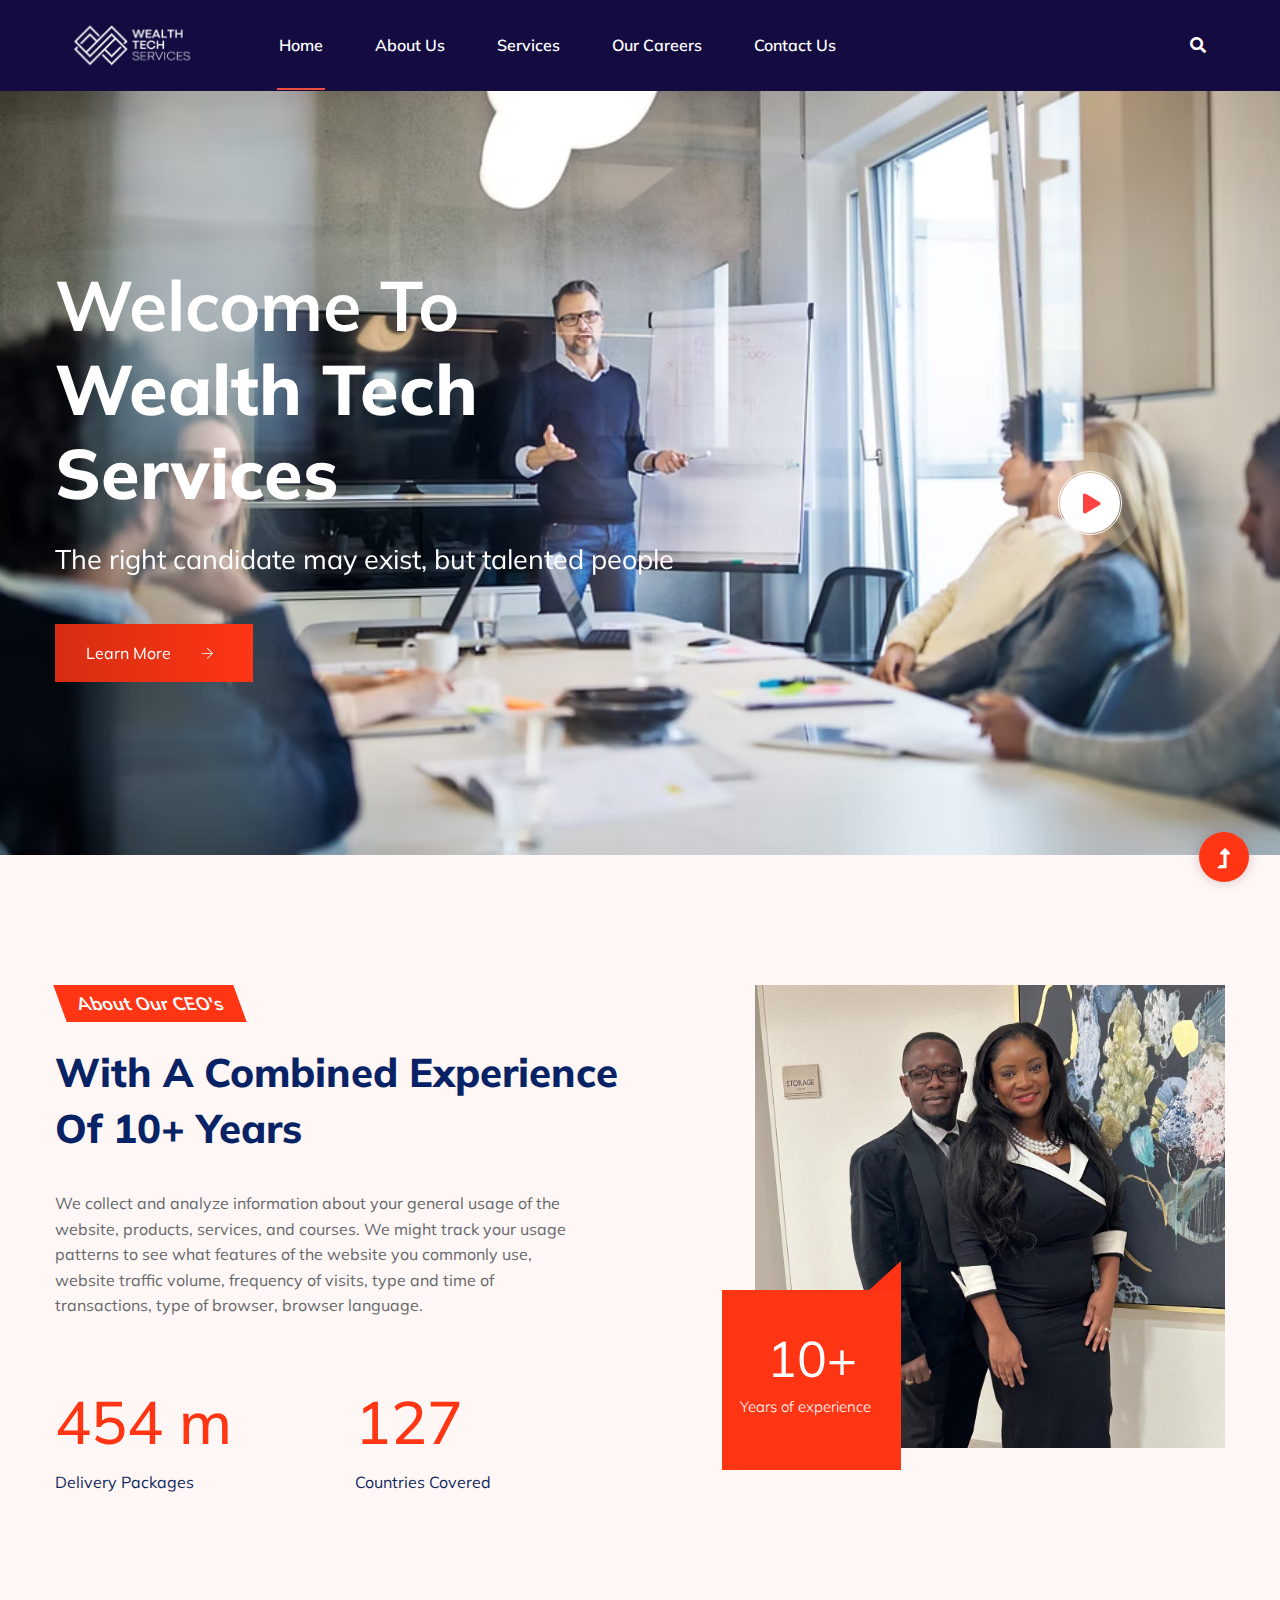
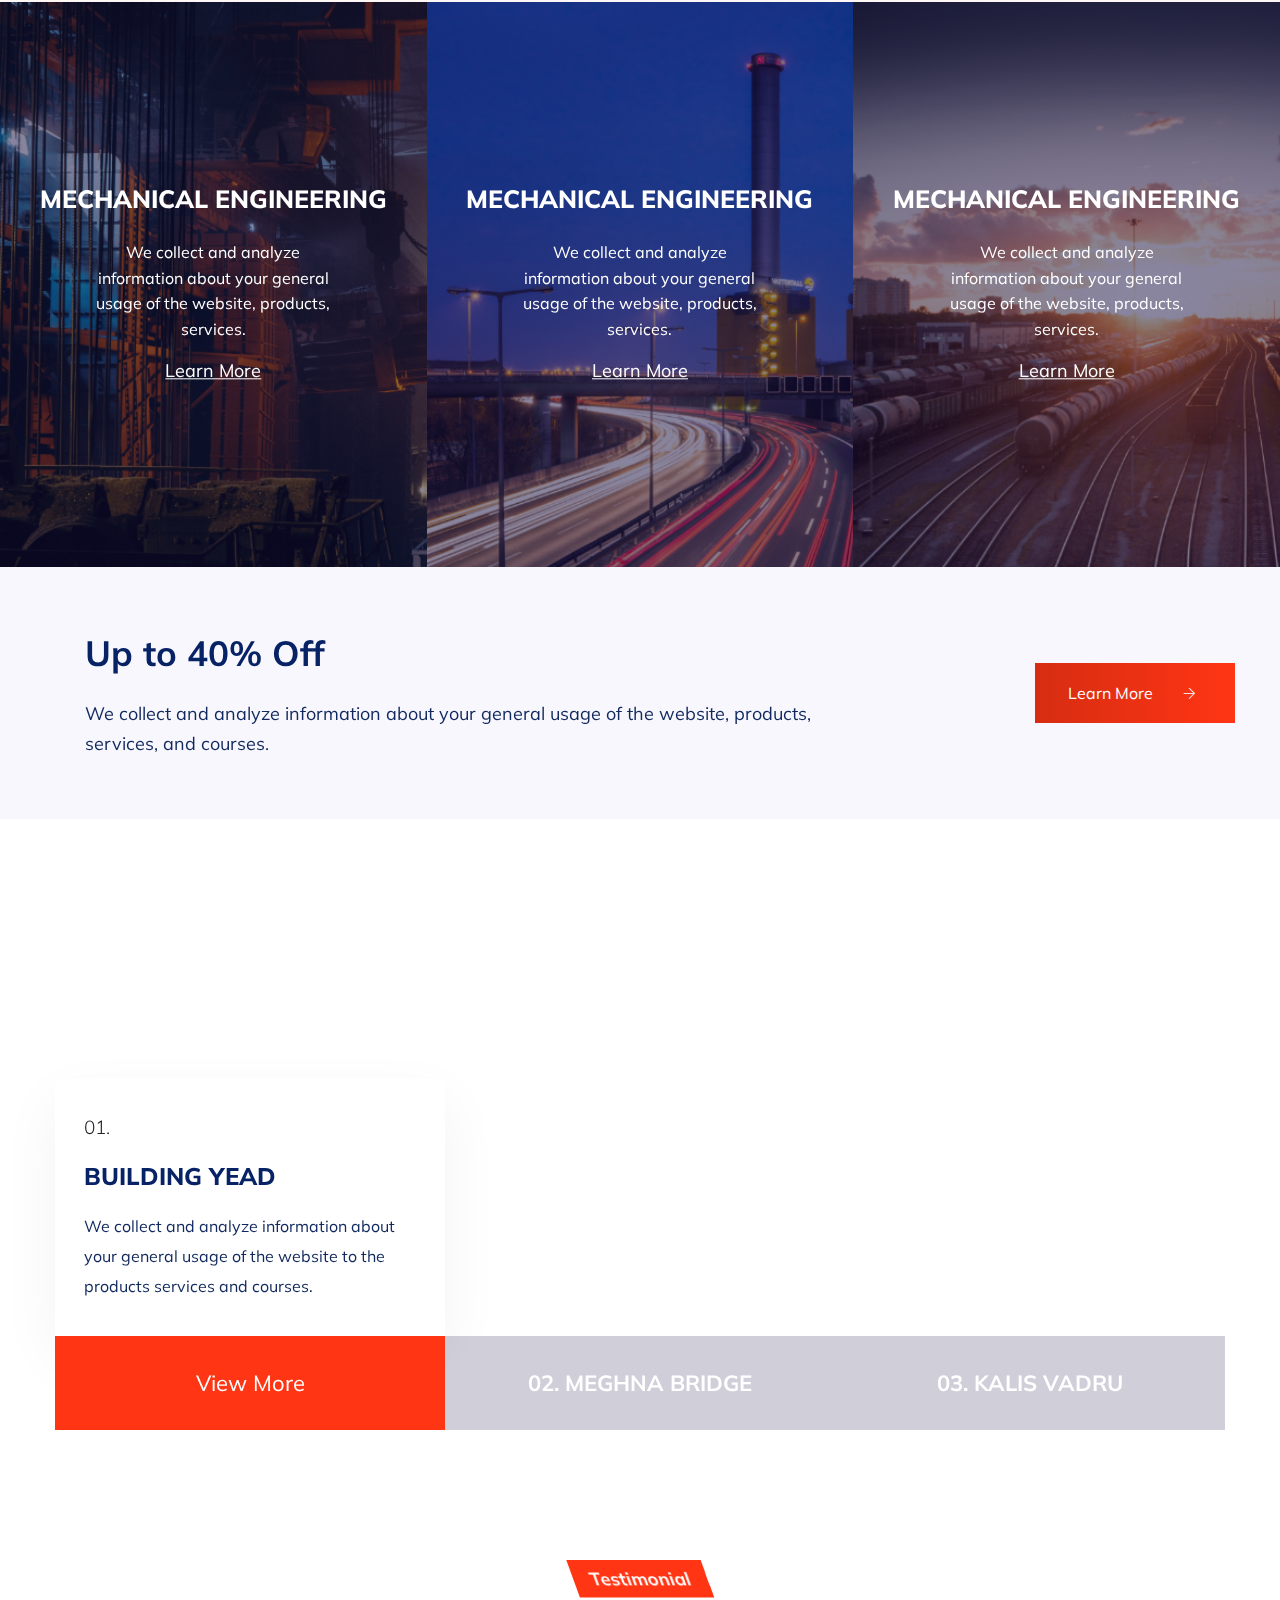
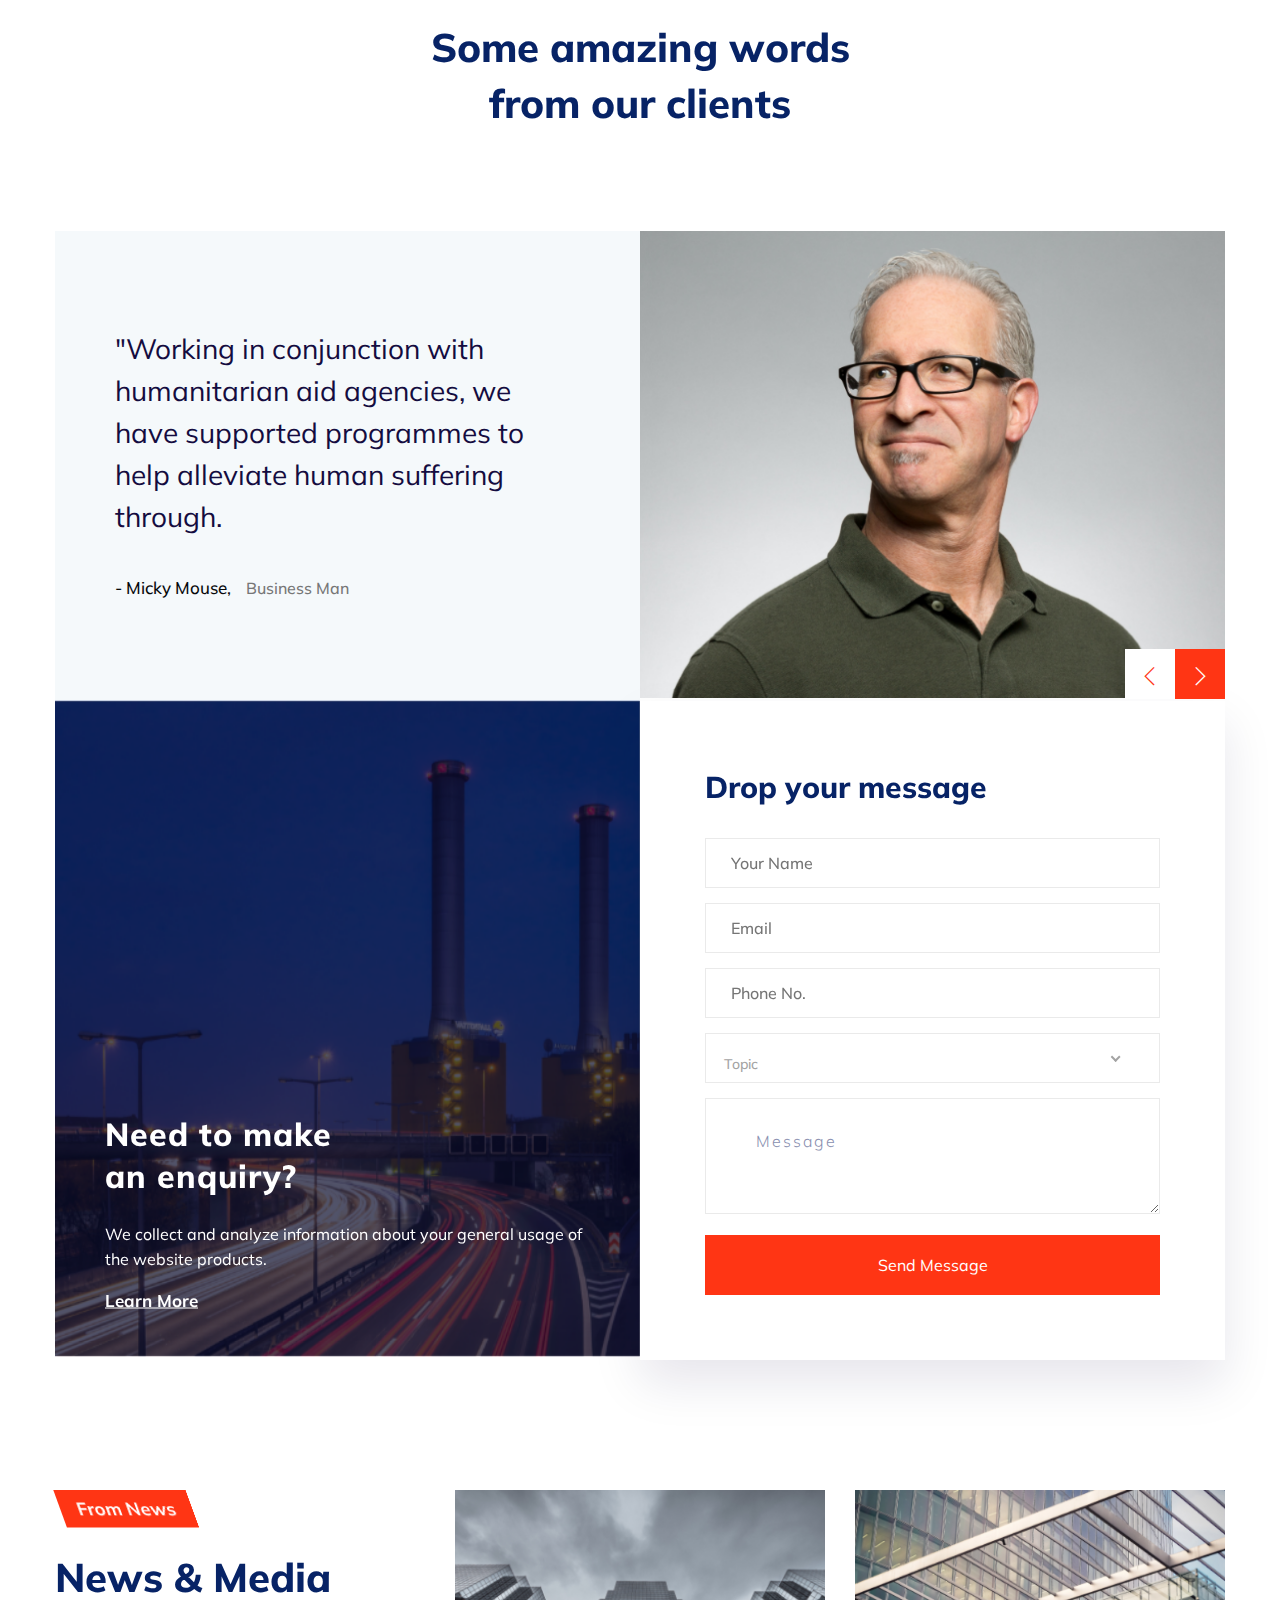
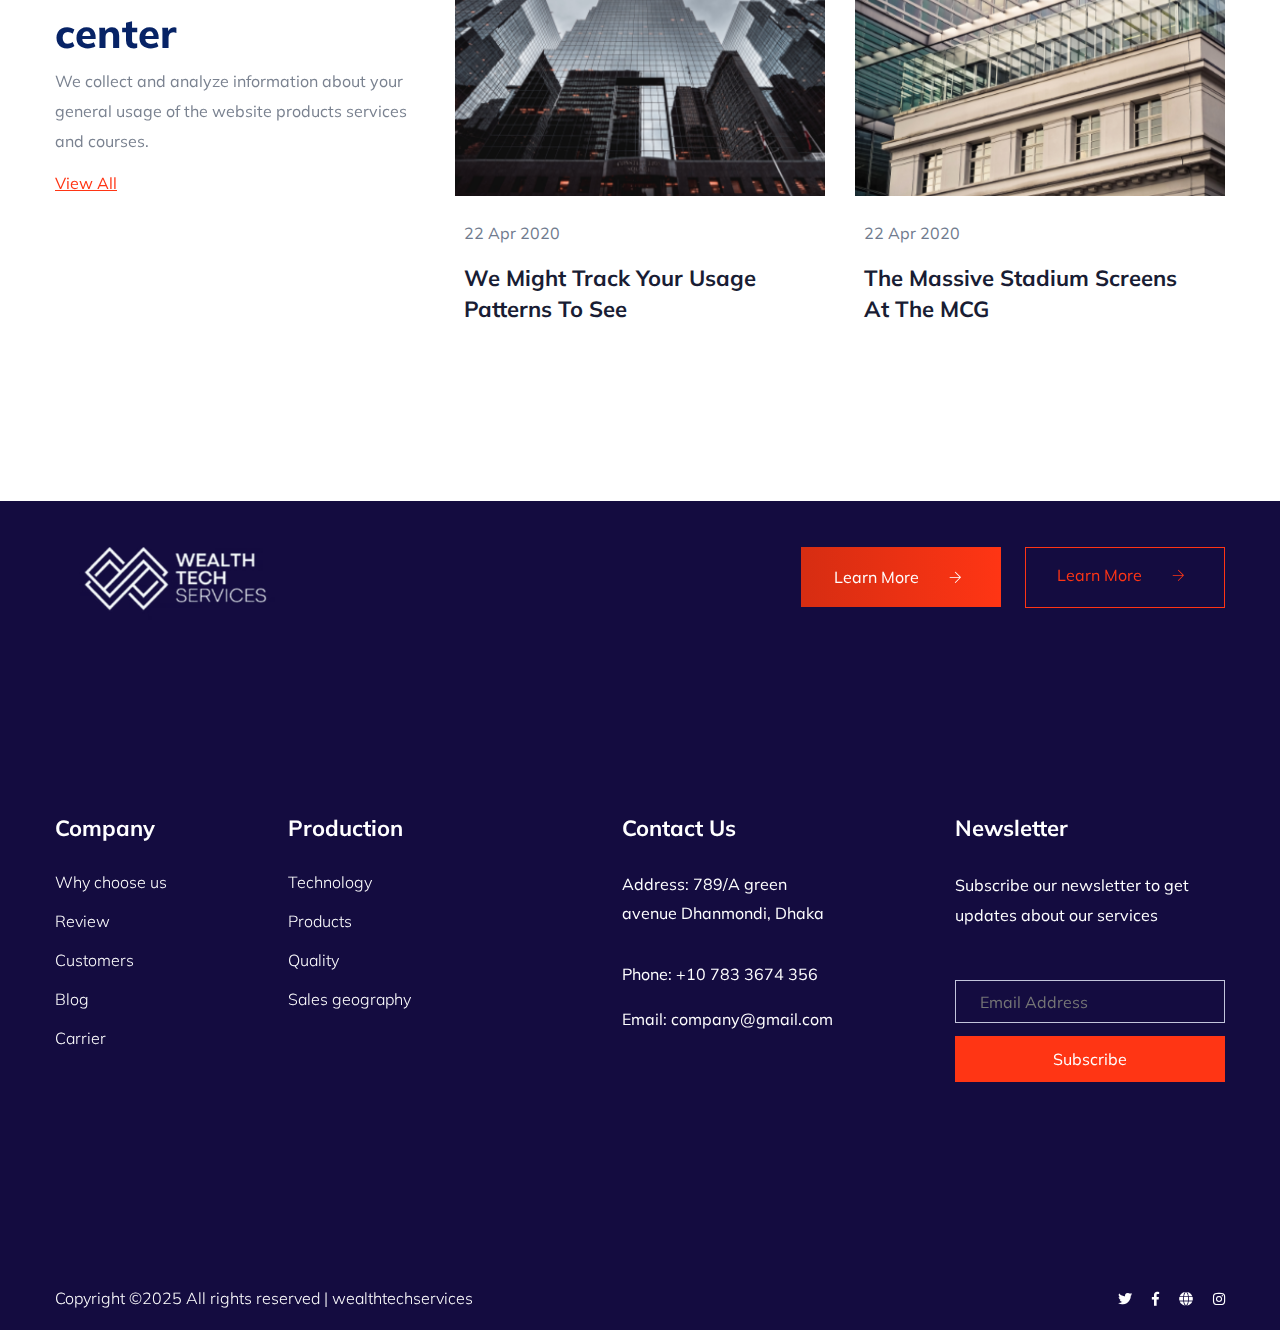
==== index.html @ 2debb6b5 "newpush" ====
<!doctype html>
<html class="no-js" lang="zxx">
<head>
    <meta charset="utf-8">
    <meta http-equiv="x-ua-compatible" content="ie=edge">
    <title>Industrial | Teamplate</title>
    <meta name="description" content="">
    <meta name="viewport" content="width=device-width, initial-scale=1">
    <link rel="manifest" href="site.webmanifest">
    <link rel="shortcut icon" type="image/x-icon" href="assets/img/favicon.ico">

	<!-- CSS here -->
	<link rel="stylesheet" href="assets/css/bootstrap.min.css">
	<link rel="stylesheet" href="assets/css/owl.carousel.min.css">
	<link rel="stylesheet" href="assets/css/slicknav.css">
    <link rel="stylesheet" href="assets/css/flaticon.css">
    <link rel="stylesheet" href="assets/css/progressbar_barfiller.css">
    <link rel="stylesheet" href="assets/css/gijgo.css">
    <link rel="stylesheet" href="assets/css/animate.min.css">
    <link rel="stylesheet" href="assets/css/animated-headline.css">
	<link rel="stylesheet" href="assets/css/magnific-popup.css">
	<link rel="stylesheet" href="assets/css/fontawesome-all.min.css">
	<link rel="stylesheet" href="assets/css/themify-icons.css">
	<link rel="stylesheet" href="assets/css/slick.css">
	<link rel="stylesheet" href="assets/css/nice-select.css">
	<link rel="stylesheet" href="assets/css/style.css">
</head>
<body>
    <!-- ? Preloader Start -->
    <div id="preloader-active">
        <div class="preloader d-flex align-items-center justify-content-center">
            <div class="preloader-inner position-relative">
                <div class="preloader-circle"></div>
                <div class="preloader-img pere-text">
                    <img src="assets/img/5f3cd3_188f30ac3a924400a94b7fa63f82ec46~mv2.png.avif" alt="">
                </div>
            </div>
        </div>
    </div>
    <!-- Preloader Start -->
    <header>
        <!-- Header Start -->
        <div class="header-area">
            <div class="main-header ">
                <!-- <div class="header-top d-none d-lg-block">
                    <div class="container">
                        <div class="col-xl-12">
                            <div class="row d-flex justify-content-between align-items-center">
                                <div class="header-info-left">
                                    <ul>     
                                        <li><i class="fas fa-phone"></i> +880 278 367 367</li>
                                        <li><i class="far fa-envelope"></i>brexitsupport@gmail.com</li>
                                    </ul>
                                </div>
                                <div class="header-info-right">
                                    <a href="#" class="btn">Free Quote <i class="ti-arrow-right"></i></a>
                                </div>
                            </div>
                        </div>
                    </div>
                </div> -->
                <div class="header-bottom header-sticky" style="background: #140C40;">
                    <div class="container">
                        <div class="row align-items-center">
                            <!-- Logo -->
                            <div class="col-xl-2 col-lg-2">
                                <div class="logo">
                                    <a href="index.html"><img src="assets/img/5f3cd3_188f30ac3a924400a94b7fa63f82ec46~mv2.png.avif" alt="" style="width: 160px;"></a>
                                </div>
                            </div>
                            <div class="col-xl-9 col-lg-8">
                                <div class="menu-wrapper  d-flex align-items-center">
                                    <!-- Main-menu -->
                                    <div class="main-menu d-none d-lg-block">
                                        <nav> 
                                            <ul id="navigation">                                                                                          
                                                <li class="active"><a href="index.html" class="text-white">Home</a></li>
                                                <li><a href="about.html" class="text-white">About Us</a></li>
                                                <li><a href="services.html" class="text-white">Services</a></li>
                                                <li><a href="project.html" class="text-white">Our Careers</a></li>
                                                <!-- <li><a href="blog.html" class="text-white">Blog</a>
                                                    <ul class="submenu">
                                                        <li><a href="blog.html">Blog</a></li>
                                                        <li><a href="blog_details.html">Blog Details</a></li>
                                                        <li><a href="elements.html">Element</a></li>
                                                    </ul>
                                                </li> -->
                                                <!-- <li><a href="#" class="text-white">Pages</a>
                                                    <ul class="submenu">
                                                        <li><a href="project_details.html">Project Details</a></li>
                                                        <li><a href="services_details.html">Services Details</a></li>
                                                        <li><a href="elements.html">Element</a></li>
                                                    </ul>
                                                </li> -->
                                                <li><a href="contact.html" class="text-white">Contact Us</a></li>
                                            </ul>
                                        </nav>
                                    </div>
                                </div>
                            </div> 
                            <div class="col-xl-1 col-lg-2">
                                <!-- Search Box -->
                                <div class="search d-none d-lg-block">
                                    <ul>
                                        <li>
                                            <div class="nav-search search-switch" >
                                                <span class="fas fa-search text-white" ></span>
                                            </div>
                                        </li>
                                    </ul>
                                </div>
                            </div>
                            <!-- Mobile Menu -->
                            <div class="col-12">
                                <div class="mobile_menu d-block d-lg-none"></div>
                            </div>
                        </div>
                    </div>
                </div>
            </div>
        </div>
        <!-- Header End -->
    </header>
    <main>
        
        <!--? slider Area Start-->
        <div class="slider-area position-relative">
            <div class="slider-active">
                <!-- Single Slider -->
                <div class="single-slider slider-height d-flex align-items-center">
                    <div class="container">
                        <div class="row">
                            <div class="col-xl-7 col-lg-9 col-md-8 col-sm-9">
                                <div class="hero__caption">
                                    <h1 data-animation="fadeInLeft" data-delay="0.2s">Welcome to<span>Wealth Tech Services</span></h1>
                                    <p data-animation="fadeInLeft" data-delay="0.4s">The right candidate may exist, but talented people</p>
                                    <a href="#" class="btn hero-btn" data-animation="fadeInLeft" data-delay="0.7s">Learn More <i class="ti-arrow-right"></i></a>
                                </div>
                            </div>
                        </div>
                    </div>          
                </div>
                <!-- Single Slider -->
                <div class="single-slider slider-height d-flex align-items-center">
                    <div class="container">
                        <div class="row">
                            <div class="col-xl-7 col-lg-9 col-md-8 col-sm-9">
                                <div class="hero__caption">
                                    <h1 data-animation="fadeInLeft" data-delay="0.2s">Market leading <span>Manufacturer</span></h1>
                                    <p data-animation="fadeInLeft" data-delay="0.4s">The right candidate may exist, but talented people</p>
                                    <a href="#" class="btn hero-btn" data-animation="fadeInLeft" data-delay="0.7s">Learn More <i class="ti-arrow-right"></i></a>
                                </div>
                            </div>
                        </div>
                    </div>          
                </div>
            </div>
            <!-- Video icon -->
            <div class="video-icon">
                <a class="popup-video btn-icon" href="https://www.youtube.com/watch?v=up68UAfH0d0" data-animation="bounceIn" data-delay=".4s"><i class="fas fa-play"></i></a>
            </div>
        </div>
        <!-- slider Area End-->
        <!--? About 1 Start-->
        <section class="about-low-area section-padding40">
            <div class="container">
                <div class="row justify-content-between">
                    <div class="col-xl-6 col-lg-6 col-md-10">
                        <div class="about-caption mb-50">
                            <!-- Section Tittle -->
                            <div class="section-tittle mb-35">
                                <span class="element">About Our CEO's</span>
                                <h2>With A Combined Experience Of 10+ Years</h2>
                            </div>
                            <p>We collect and analyze information about your general usage of the website, products, services, and courses. We might track your usage patterns to see what features of the website you commonly use, website traffic volume, frequency of visits, type and time of transactions, type of browser, browser language.</p>
                        </div>
                        <div class="row">
                            <div class="col-xl-6 col-lg-6 col-md-6 col-sm-6">
                                <div class="experience">
                                    <span>454 m</span>
                                    <p>Delivery Packages</p>
                                </div>
                            </div>
                            <div class="col-xl-6 col-lg-6 col-md-6 col-sm-6">
                                <div class="experience">
                                    <span>127</span>
                                    <p>Countries Covered</p>
                                </div>
                            </div>
                        </div>
                    </div>
                    <div class="col-xl-5 col-lg-6 col-md-9 offset-md-1 offset-sm-1">
                        <div class="about-right-cap">
                            <div class="about-right-img">
                                <img src="assets/img/WhatsApp Image 2025-02-20 at 00.27.02.jpeg" alt="">
                            </div>
                            <div class="img-cap">
                                <span>10+</span>
                                <p>Years of experience</p>
                            </div>
                        </div>
                    </div>
                </div>
            </div>
        </section>
        <!-- About  End-->
        <!--? Gallery Area Start -->
        <div class="gallery-area">
            <div class="container-fluid p-0 fix">
                <div class="row no-gutters">
                    <div class="col-xl-4 col-lg-4 col-md-6">
                        <div class="single-gallery text-center">
                            <div class="gallery-img" style="background-image: url(assets/img/gallery/gallery1.png);"></div>
                            <div class="thumb-content-box">
                                <div class="thumb-content">
                                    <h3>Mechanical Engineering</h3>
                                    <p>We collect and analyze information about your general usage of the website, products, services.</p>
                                    <a href="services.html">Learn More</a>
                                </div>
                            </div>
                        </div>
                    </div>
                    <div class="col-xl-4 col-lg-4 col-md-6">
                        <div class="single-gallery no-margin text-center">
                            <div class="gallery-img" style="background-image: url(assets/img/gallery/gallery2.png);"></div>
                            <div class="thumb-content-box">
                                <div class="thumb-content">
                                    <h3>Mechanical Engineering</h3>
                                    <p>We collect and analyze information about your general usage of the website, products, services.</p>
                                    <a href="services.html">Learn More</a>
                                </div>
                            </div>
                        </div>
                    </div>
                    <div class="col-xl-4 col-lg-4 col-md-6">
                        <div class="single-gallery text-center">
                            <div class="gallery-img" style="background-image: url(assets/img/gallery/gallery3.png);"></div>
                            <div class="thumb-content-box">
                                <div class="thumb-content">
                                    <h3>Mechanical Engineering</h3>
                                    <p>We collect and analyze information about your general usage of the website, products, services.</p>
                                    <a href="services.html">Learn More</a>
                                </div>
                            </div>
                        </div>
                    </div>
                </div>
            </div>
        </div>
        <section class="wantToWork-area gray-bg ">
            <div class="container">
                <div class="wants-wrapper w-padding2">
                    <div class="row align-items-center justify-content-between">
                        <div class="col-xl-8 col-lg-9 col-md-8">
                            <div class="wantToWork-caption wantToWork-caption2">
                                <h2>Up to 40% Off</h2>
                                <p>We collect and analyze information about your general usage of the website, products, services, and courses.</p>
                            </div>
                        </div>
                        <div class="col-xl-2 col-lg-3 col-md-4">
                            <a href="#" class="btn w-btn wantToWork-btn">Learn More <i class="ti-arrow-right"></i></a>
                        </div>
                    </div>
                </div>
            </div>
        </section>
        <!-- Gallery Area End -->
        <!--? Categories Area Start -->
        <!-- <div class="categories-area section-padding40 gray-bg">
            <div class="container">
                <div class="row justify-content-center">
                    <div class="col-xl-7 col-lg-8">
                        <div class="section-tittle text-center mb-100">
                            <span class="element">Features</span>
                            <h2>To increase productivity and cost effectiveness on the market.</h2>
                        </div>
                    </div>
                </div>
                <div class="row">
                    <div class="col-lg-3 col-md-6 col-sm-6">
                        <div class="single-cat">
                            <div class="cat-icon">
                                <img src="assets/img/gallery/icon1.png" alt="">
                            </div>
                            <div class="cat-cap">
                                <h5><a href="services.html">Quality</a></h5>
                                <p>We collect and analyze information about your general usage of the website, products, services, and courses.</p>
                            </div>
                        </div>
                    </div>
                    <div class="col-lg-3 col-md-6 col-sm-6">
                        <div class="single-cat">
                            <div class="cat-icon">
                                <img src="assets/img/gallery/icon2.png" alt="">
                            </div>
                            <div class="cat-cap">
                                <h5><a href="services.html">Reliablity</a></h5>
                                <p>We collect and analyze information about your general usage of the website, products, services, and courses.</p>
                            </div>
                        </div>
                    </div>
                    <div class="col-lg-3 col-md-6 col-sm-6">
                        <div class="single-cat">
                            <div class="cat-icon">
                                <img src="assets/img/gallery/icon3.png" alt="">
                            </div>
                            <div class="cat-cap">
                                <h5><a href="services.html">Experience</a></h5>
                                <p>We collect and analyze information about your general usage of the website, products, services, and courses.</p>
                            </div>
                        </div>
                    </div>
                    <div class="col-lg-3 col-md-6 col-sm-6">
                        <div class="single-cat">
                            <div class="cat-icon">
                                <img src="assets/img/gallery/icon4.png" alt="">
                            </div>
                            <div class="cat-cap">
                                <h5><a href="services.html">Manufacturing</a></h5>
                                <p>We collect and analyze information about your general usage of the website, products, services, and courses.</p>
                            </div>
                        </div>
                    </div>
                </div>
            </div>
        </div> -->
        <!-- cat End -->
        <!-- Services Area start -->
        <div class="service-area section-bg" data-background="assets/img/gallery/section_bg01.png">
            <div class="container">
                <div class="row align-items-end no-gutters">
                    <div class="col-lg-4 col-md-6 col-sm-12">
                        <div class="single-main position-relative">
                            <div class="single-wrapper active">
                                <div class="single-services ">
                                    <span>01.</span>
                                    <h4>Building Yead</h4>
                                    <p>We collect and analyze information about your general usage of the website to the products services and courses.</p>
                                </div>
                                <div class="services-btn">
                                    <a href="project.html">View More</a>
                                </div>
                            </div>
                            <span class="transparrent-btn active position-absolute">02. Meghna Bridge</span>
                        </div>
                    </div>
                    <div class="col-lg-4 col-md-6 col-sm-12">
                        <div class="single-main position-relative ">
                            <div class="single-wrapper hide">
                                <div class="single-services ">
                                    <span>02.</span>
                                    <h4>Meghna Bridge</h4>
                                    <p>We collect and analyze information about your general usage of the website to the products services and courses.</p>
                                </div>
                                <div class="services-btn">
                                    <a href="project.html">View More</a>
                                </div>
                            </div>
                            <span class="transparrent-btn position-absolute">02. Meghna Bridge</span>
                        </div>
                    </div>
                    <div class="col-lg-4 col-md-6 col-sm-12">
                        <div class="single-main position-relative">
                            <div class="single-wrapper hide">
                                <div class="single-services ">
                                    <span>03.</span>
                                    <h4>Kalis Vadru</h4>
                                    <p>We collect and analyze information about your general usage of the website to the products services and courses.</p>
                                </div>
                                <div class="services-btn">
                                    <a href="project.html">View More</a>
                                </div>
                            </div>
                            <span class="transparrent-btn position-absolute">03. Kalis Vadru</span>
                        </div>
                    </div>
                </div>
            </div>
        </div>
        <!-- Services Area End -->
        <!-- Want To work -->
      
        <!-- Want To work End -->
        <!-- Contact form Start -->
        <div class="contact-form testimonial-area section-padding40 mb-40">
            <div class="container">
                <!-- Section Tittle -->
                <div class="row justify-content-center">
                    <div class="col-xl-5 col-lg-6 col-md-8 col-sm-10">
                        <div class="section-tittle text-center mb-100">
                            <span class="element">Testimonial</span>
                            <h2>Some amazing words from our clients</h2>
                        </div>
                    </div>
                </div>
                <div class="row no-gutters">
                    <div class="col-lg-6 col-md-12">
                        <!-- Testimonial Start -->
                        <div class="h1-testimonial-active">
                            <!-- Single Testimonial -->
                            <div class="single-testimonial">
                                <div class="testimonial-caption">
                                    <p>"Working in conjunction with humanitarian aid agencies, we have supported programmes to help alleviate human suffering through.</p>
                                    <div class="rattiong-caption">
                                        <span>- Micky Mouse,<span>Business Man</span> </span>
                                    </div>
                                </div>
                            </div>
                            <!-- Single Testimonial -->
                            <div class="single-testimonial">
                                <div class="testimonial-caption">
                                    <p>"Working in conjunction with humanitarian aid agencies, we have supported programmes to help alleviate human suffering through.</p>
                                    <div class="rattiong-caption">
                                        <span>- Micky Mouse,<span>Business Man</span> </span>
                                    </div>
                                </div>
                            </div>
                        </div>
                    </div>
                    <div class="col-lg-6 col-md-12">
                        <!-- slider -->
                        <div class="single-man-slider">
                            <div class="man-slider-active">
                                <div class="single-mam-img">
                                    <img src="assets/img/gallery/man1.png" alt="">
                                </div>
                                <div class="single-mam-img">
                                    <img src="assets/img/gallery/man1.png" alt="">
                                </div>
                                <div class="single-mam-img">
                                    <img src="assets/img/gallery/man1.png" alt="">
                                </div>
                                <div class="single-mam-img">
                                    <img src="assets/img/gallery/man1.png" alt="">
                                </div>
                            </div>
                        </div>
                    </div>
                    <div class="col-lg-6 col-md-12">
                        <!-- galary -->
                        <div class="single-gallery">
                            <div class="gallery-img" style="background-image: url(assets/img/gallery/gallery2.png);"></div>
                            <div class="thumb-content-box">
                                <div class="thumb-content">
                                    <h3><a href="#">Need to make<br> an enquiry?</a></h3>
                                    <p>We collect and analyze information about your general usage of the website products.</p>
                                    <a href="services.html">Learn More</a>
                                </div>
                            </div>
                        </div>
                    </div>
                    <div class="col-lg-6 col-md-12">
                        <!-- contact-form -->
                        <div class="form-wrapper">
                            <div class="row ">
                                <div class="col-xl-12">
                                    <div class="section-tittle section-tittle2 mb-30">
                                        <h2>Drop your message</h2>
                                    </div>
                                </div>
                            </div>
                            <form id="contact-form" action="#" method="POST">
                                <div class="row">
                                    <div class="col-lg-12 col-md-6">
                                        <div class="form-box user-icon mb-15">
                                            <input type="text" name="name" placeholder="Your Name">
                                        </div>
                                    </div>
                                    <div class="col-lg-12 col-md-6">
                                        <div class="form-box email-icon mb-15">
                                            <input type="text" name="email" placeholder="Email">
                                        </div>
                                    </div>
                                    <div class="col-lg-12 col-md-6">
                                        <div class="form-box email-icon mb-15">
                                            <input type="text" name="email" placeholder="Phone no.">
                                        </div>
                                    </div>
                                    <div class="col-lg-12 col-md-6 mb-15">
                                        <div class="select-itms">
                                            <select name="select" id="select2">
                                                <option value="">Topic</option>
                                                <option value="">Topic one</option>
                                                <option value="">Topic Two</option>
                                                <option value="">Topic Three</option>
                                            </select>
                                        </div>
                                    </div>
                                    <div class="col-lg-12">
                                        <div class="form-box message-icon mb-15">
                                            <textarea name="message" id="message" placeholder="Message"></textarea>
                                        </div>
                                        <div class="submit-info">
                                            <button class="submit-btn2" type="submit">Send Message</button>
                                        </div>
                                    </div>
                                </div>
                            </form> 
                        </div>
                    </div>
                </div>
            </div>
        </div>
        <!-- Contact form End -->
        <!--? Blog Area Start -->
        <section class="home-blog-area pb-bottom">
            <div class="container">
                <div class="row">
                    <div class="col-lg-4 col-md-6">
                        <div class="section-tittle mb-100">
                            <span class="element">From News</span>
                            <h2>News & Media center</h2>
                            <p>We collect and analyze information about your general usage of the website products services and courses.</p>
                            <a href="blog_details.html" class="all-btn">View All</a>
                        </div>
                    </div>
                    <div class="col-lg-4 col-md-6">
                        <div class="home-blog-single mb-30">
                            <div class="blog-img-cap">
                                <div class="blog-img">
                                    <img src="assets/img/gallery/home-blog1.png" alt="">
                                </div>
                                <div class="blog-cap">
                                    <p>22 Apr 2020</p>
                                    <h3><a href="blog_details.html">We might track your usage patterns to see</a></h3>
                                </div>
                            </div>
                        </div>
                    </div>
                    <div class="col-lg-4 col-md-6">
                        <div class="home-blog-single mb-30">
                            <div class="blog-img-cap">
                                <div class="blog-img">
                                    <img src="assets/img/gallery/home-blog2.png" alt="">
                                </div>
                                <div class="blog-cap">
                                    <p>22 Apr 2020</p>
                                    <h3><a href="blog_details.html">The massive stadium screens at the MCG</a></h3>
                                </div>
                            </div>
                        </div>
                    </div>
                </div>
            </div>
        </section>
        <!-- Blog Area End -->

        <!-- Map Area End -->
        <!-- Want To work 2-->
        <section class="wantToWork-area" style="background-color: #140C40;">
            <div class="container">
                <div class="wants-wrapper w-padding3">
                    <div class="row align-items-center justify-content-between">
                        <div class="col-xl-3 col-lg-3 col-md-3">
                            <div class="wantToWork-caption wantToWork-caption2">
                                <div class="logo">
                                    <a href="index.html"><img src="assets/img/5f3cd3_188f30ac3a924400a94b7fa63f82ec46~mv2.png.avif" alt="" style="width: 250px;"></a>
                                    <!-- <img src="assets/img/logo/logo.png" alt=""> -->
                                </div>
                            </div>
                        </div>
                        <div class="col-xl-8 col-lg-8 col-md-8">
                            <div class="double-btn f-right ">
                                <a href="#" class="btn w-btn wantToWork-btn mr-20">Learn More <i class="ti-arrow-right"></i></a>
                                <a href="#" class="btn2 w-btn wantToWork-btn">Learn More <i class="ti-arrow-right"></i></a>
                            </div>
                        </div>
                    </div>
                </div>
            </div>
        </section>
        <!-- Want To work End 2-->
    </main>
    <footer>
        <!-- Footer Start-->
        <div class="footer-area footer-padding" style="background-color: #140C40;">
            <div class="container">
                <div class="row d-flex justify-content-between">
                    <div class="col-xl-2 col-lg-2 col-md-4 col-sm-5">
                        <div class="single-footer-caption mb-50">
                            <div class="footer-tittle ">
                                <h4 class="text-white">Company</h4>
                                <ul>
                                    <li><a href="#" class="text-white">Why choose us</a></li>
                                    <li><a href="#" class="text-white"> Review</a></li>
                                    <li><a href="#" class="text-white">Customers</a></li>
                                    <li><a href="#" class="text-white">Blog</a></li>
                                    <li><a href="#" class="text-white">Carrier</a></li>
                                </ul>
                            </div>
                        </div>
                    </div>
                    <div class="col-xl-3 col-lg-3 col-md-4 col-sm-7">
                        <div class="single-footer-caption mb-50">
                            <div class="footer-tittle">
                                <h4 class="text-white">Production</h4>
                                <ul>
                                    <li><a href="#" class="text-white">Technology</a></li>
                                    <li><a href="#" class="text-white">Products</a></li>
                                    <li><a href="#" class="text-white">Quality</a></li>
                                    <li><a href="#" class="text-white">Sales geography</a></li>
                                </ul>
                            </div>
                        </div>
                    </div>
                    <div class="col-xl-3 col-lg-4 col-md-5 col-sm-8">
                        <div class="single-footer-caption mb-50">
                            <div class="footer-tittle">
                                <h4 class="text-white">Contact Us</h4>
                                <div class="footer-pera" >
                                    <p class="info1 text-white">Address: 789/A green avenue Dhanmondi, Dhaka</p>
                                </div>
                            </div>
                            <div class="footer-number">
                                <p class="text-white">Phone: +10 783 3674 356</p>
                                <p class="text-white">Email: company@gmail.com</p>
                            </div>
                        </div>
                    </div>
                    <div class="col-xl-3 col-lg-3 col-md-4 col-sm-5">
                        <div class="single-footer-caption mb-50">
                            <div class="footer-tittle mb-50">
                                <h4 class="text-white">Newsletter</h4>
                                <p class="text-white">Subscribe our newsletter to get updates about our services</p>
                            </div>
                            <!-- Form -->
                            <div class="footer-form">
                                <div id="mc_embed_signup">
                                    <form target="_blank" action="https://spondonit.us12.list-manage.com/subscribe/post?u=1462626880ade1ac87bd9c93a&amp;id=92a4423d01" method="get" class="subscribe_form relative mail_part" novalidate="true">
                                        <input type="email" name="EMAIL" id="newsletter-form-email" placeholder=" Email Address " class="placeholder hide-on-focus" onfocus="this.placeholder = ''" onblur="this.placeholder = 'Your email address'">
                                        <div class="form-icon">
                                            <button type="submit" name="submit" id="newsletter-submit" class="email_icon newsletter-submit button-contactForm">
                                                Subscribe
                                            </button>
                                        </div>
                                        <div class="mt-10 info"></div>
                                    </form>
                                </div>
                            </div>
                        </div>
                    </div>
                </div>
            </div>
        </div>
        <!-- footer-bottom area -->
        <div class="footer-bottom-area">
            <div class="container">
                <div class="footer-border">
                    <div class="row d-flex justify-content-between align-items-center">
                        <div class="col-xl-9 col-lg-8">
                            <div class="footer-copy-right">
  <!-- Link back to Colorlib can't be removed. Template is licensed under CC BY 3.0. --></p>
                                <p>Copyright ©2025 All rights reserved | wealthtechservices 
                                    <!-- This template is made with <i class="fa fa-heart" aria-hidden="true"></i>  by <a href="https://colorlib.com/" target="_blank">Colorlib</a> -->
                                </p>
                            </div>
                        </div>
                        <div class="col-xl-3 col-lg-4">
                            <!-- Footer Social -->
                            <div class="footer-social f-right">
                                <a href="#" class="text-white"><i class="fab fa-twitter"></i></a>
                                <a href="https://bit.ly/sai4ull" class="text-white"><i class="fab fa-facebook-f"></i></a>
                                <a href="#" class="text-white"><i class="fas fa-globe"></i></a>
                                <a href="#" class="text-white"><i class="fab fa-instagram"></i></a>
                            </div>
                        </div>
                    </div>
                </div>
            </div>
        </div>
        <!-- Footer End-->
    </footer>
    <!--? Search model Begin -->
    <div class="search-model-box">
        <div class="h-100 d-flex align-items-center justify-content-center">
            <div class="search-close-btn">+</div>
            <form class="search-model-form">
                <input type="text" id="search-input" placeholder="Searching key.....">
            </form>
        </div>
    </div>
    <!-- Search model end -->
    <!-- Scroll Up -->
    <div id="back-top" >
        <a title="Go to Top" href="#"> <i class="fas fa-level-up-alt"></i></a>
    </div>

    <!-- JS here -->

    <script src="./assets/js/vendor/modernizr-3.5.0.min.js"></script>
    <!-- Jquery, Popper, Bootstrap -->
    <script src="./assets/js/vendor/jquery-1.12.4.min.js"></script>
    <script src="./assets/js/popper.min.js"></script>
    <script src="./assets/js/bootstrap.min.js"></script>
    <!-- Jquery Mobile Menu -->
    <script src="./assets/js/jquery.slicknav.min.js"></script>

    <!-- Jquery Slick , Owl-Carousel Plugins -->
    <script src="./assets/js/owl.carousel.min.js"></script>
    <script src="./assets/js/slick.min.js"></script>
    <!-- One Page, Animated-HeadLin -->
    <script src="./assets/js/wow.min.js"></script>
    <script src="./assets/js/animated.headline.js"></script>
    <script src="./assets/js/jquery.magnific-popup.js"></script>

    <!-- Date Picker -->
    <script src="./assets/js/gijgo.min.js"></script>
    <!-- Nice-select, sticky -->
    <script src="./assets/js/jquery.nice-select.min.js"></script>
    <script src="./assets/js/jquery.sticky.js"></script>
    <!-- Progress -->
    <script src="./assets/js/jquery.barfiller.js"></script>
    
    <!-- counter , waypoint,Hover Direction -->
    <script src="./assets/js/jquery.counterup.min.js"></script>
    <script src="./assets/js/waypoints.min.js"></script>
    <script src="./assets/js/jquery.countdown.min.js"></script>
    <script src="./assets/js/hover-direction-snake.min.js"></script>

    <!-- contact js -->
    <script src="./assets/js/contact.js"></script>
    <script src="./assets/js/jquery.form.js"></script>
    <script src="./assets/js/jquery.validate.min.js"></script>
    <script src="./assets/js/mail-script.js"></script>
    <script src="./assets/js/jquery.ajaxchimp.min.js"></script>
    
    <!-- Jquery Plugins, main Jquery -->	
    <script src="./assets/js/plugins.js"></script>
    <script src="./assets/js/main.js"></script>

    
    </body>
</html>
---- assets/css/flaticon.css ----
/*
  	Flaticon icon font: Flaticon
  	Creation date: 03/06/2020 12:20
  	*/

@font-face {
  font-family: "Flaticon";
  src: url("../fonts/Flaticon.eot");
  src: url("../fonts/Flaticon.eot?#iefix") format("embedded-opentype"),
       url("../fonts/Flaticon.woff2") format("woff2"),
       url("../fonts/Flaticon.woff") format("woff"),
       url("../fonts/Flaticon.ttf") format("truetype"),
       url("../fonts/Flaticon.svg#Flaticon") format("svg");
  font-weight: normal;
  font-style: normal;
}

@media screen and (-webkit-min-device-pixel-ratio:0) {
  @font-face {
    font-family: "Flaticon";
    src: url("../fonts/Flaticon.svg#Flaticon") format("svg");
  }
}

[class^="flaticon-"]:before, [class*=" flaticon-"]:before,
[class^="flaticon-"]:after, [class*=" flaticon-"]:after {   
  font-family: Flaticon;
font-style: normal;
}

.flaticon-null:before { content: "\f100"; }
.flaticon-null-1:before { content: "\f101"; }
.flaticon-null-2:before { content: "\f102"; }
.flaticon-null-3:before { content: "\f103"; }
---- assets/css/progressbar_barfiller.css ----
/* Custom Code skills */
.single-skill{
  display: flex;
}

.single-skill span {
	color: #79838b;
	font-size: 13px;
	font-weight: 300;
	letter-spacing: 0;
	margin-bottom: 14px;
	display: block;
}
.single-skill .bar-progress {
	width: 100%;
}
.single-skill .bar-title {
  width: 20%;
  margin-bottom: 19px;
}

.skills-content {
  padding-top: 200px;
  padding-left: 70px;
}

.skills-shape-bg {
  height: 651px;
  width: 868px;
  position: absolute;
  content: "";
  border: 2px solid #4d4d4d;
  left: 40%;
  top: 255px;
}

.skills-shape-bg::before {
  position: absolute;
  content: "";
  height: 465px;
  width: 300px;
  border: 2px solid #4d4d4d;
  left: -35%;
  top: 50%;
  transform: translateY(-50%);
  border-right: 0;
}



/* Default */
.barfiller {
	width: 100%;
	height: 10px;
	background: #f6f9fc;
  position: relative;
  border-radius: 5px;
}

.barfiller .fill {
  display: block;
  position: relative;
  width: 0px;
  height: 100%;
  background: #333;
  z-index: 1;
  border-radius: 5px;
}

.barfiller .tipWrap { display: none; }

.barfiller .tip {
  margin-top: -28px;
  padding: 2px 4px;
  font-size: 16px;
  color: #09cc7f;
  left: 0px;
  position: absolute;
  z-index: 2;
  background: transparent;
  font-weight: 800;
}

.barfiller .tip:after {
  border: solid;
  border-color: rgba(0,0,0,.8) transparent;
  border-width: 6px 6px 0 6px;
  content: "";
  display: block;
  position: absolute;
  left: 9px;
  top: 100%;
  z-index: 9;
  display: none;
  
}
---- assets/css/gijgo.css ----
.gj-button {
    background-color: #f5f5f5;
    border: 1px solid #ddd;
    color: #000;
    border-radius: 3px;
    padding: 6px 10px;
    cursor: pointer;
}

.gj-unselectable {
    -webkit-touch-callout: none;
    -webkit-user-select: none;
    -khtml-user-select: none;
    -moz-user-select: none;
    -ms-user-select: none;
    user-select: none;
}

.gj-row {
    display: -webkit-box;
    display: -ms-flexbox;
    display: flex;
    -ms-flex-wrap: wrap;
    flex-wrap: wrap;
}

.gj-margin-left-5 {
    margin-left: 5px;
}

.gj-margin-left-10 {
    margin-left: 10px;
}

.gj-width-full {
    width: 100%;
}

.gj-cursor-pointer {
    cursor: pointer;
}

.gj-text-align-center {
    text-align: center;
}

.gj-font-size-16 {
    font-size: 16px;
}

.gj-hidden {
    display: none;
}

/** Material Design */
.gj-button-md {
    background: 0 0;
    border: none;
    border-radius: 2px;
    color: rgba(0, 0, 0, 0.87);
    position: relative;
    height: 36px;
    margin: 0;
    min-width: 64px;
    padding: 0 16px;
    display: inline-block;
    font-family: "Roboto","Helvetica","Arial",sans-serif;
    font-size: 1rem;
    font-weight: 500;
    text-transform: uppercase;
    letter-spacing: 0;
    overflow: hidden;
    will-change: box-shadow;
    transition: box-shadow .2s cubic-bezier(.4,0,1,1),background-color .2s cubic-bezier(.4,0,.2,1),color .2s cubic-bezier(.4,0,.2,1);
    outline: none;
    cursor: pointer;
    text-decoration: none;
    text-align: center;
    line-height: 36px;
    vertical-align: middle;
    overflow: hidden;
    -webkit-user-select: none;
    -moz-user-select: none;
    -ms-user-select: none;
    user-select: none;
}

.gj-button-md:hover {
    background-color: rgba(158,158,158,.2);
}

.gj-button-md:disabled {
    color: rgba(0,0,0,.26);
    background: 0 0;
}

.gj-button-md .material-icons,
.gj-button-md .gj-icon {
    vertical-align: middle;
    /*font-size: 1.3rem;
    margin-right: 4px;*/
}

.gj-button-md.gj-button-md-icon {
    width: 24px;
    height: 31px;
    min-width: 24px;
    padding: 0px;
    display: table;
}

.gj-button-md.gj-button-md-icon .material-icons,
.gj-button-md.gj-button-md-icon .gj-icon {
    display: table-cell;
    margin-right: 0px;
    width: 24px;
    height: 24px;
}

.gj-button-md.active {
    background-color: rgba(158,158,158,.4);
}

.gj-button-md-group {
    position: relative;
    display: inline-block;
    vertical-align: middle;
}
.gj-textbox-md {
	/* border: none; */
	/* border-bottom: 1px solid rgba(0,0,0,.42); */
	display: block;
	font-family: "Helvetica","Arial",sans-serif;
	font-size: 16px;
	line-height: 16px;
	/* padding: 4px 0px; */
	margin: 0;
	/* width: 100%; */
	background: 0 0;
	/* text-align: ; */
	color: rgba(0,0,0,.87);
	padding-left: 44px;
	border: 1px solid #dca73a;
	/* padding: 15px 15px; */
	/* text-align: center; */
	width: 177px;
	height: 55px;
	border-radius: 5px;
}
.gj-textbox-md:focus,
.gj-textbox-md:active {
    /* border-bottom: 2px solid rgba(0,0,0,.42); */
    outline: none;
}

.gj-textbox-md::placeholder {
    color: #8e8e8e;
}

.gj-textbox-md:-ms-input-placeholder {
    color: #8e8e8e;
}

.gj-textbox-md::-ms-input-placeholder {
    color: #8e8e8e;
}

.gj-md-spacer-24 {
    min-width: 24px;
    width: 24px;
    display: inline-block;
}

.gj-md-spacer-32 {
    min-width: 32px;
    width: 32px;
    display: inline-block;
}

.gj-modal {
    position: fixed;
    top: 0;
    right: 0;
    bottom: 0;
    left: 0;
    z-index: 1203;
    display: none;
    overflow: hidden;
    -webkit-overflow-scrolling: touch;
    outline: 0;
    background-color: rgba(0, 0, 0, 0.54118);
    transition: 200ms ease opacity;
    will-change: opacity;
}

/* List */
ul.gj-list li [data-role="wrapper"] {
    display: table;
    width: 100%;
}

ul.gj-list li [data-role="checkbox"] {
    display: table-cell;
    vertical-align:middle;
    text-align:center;
}

ul.gj-list li [data-role="image"] {
    display: table-cell;
    vertical-align:middle;
    text-align:center;
}

ul.gj-list li [data-role="display"] {
    display: table-cell;
    vertical-align:middle;
    cursor: pointer;
}

ul.gj-list li [data-role="display"]:empty:before {
  content: "\200b"; /* unicode zero width space character */
}

/* List - Bootstrap */
ul.gj-list-bootstrap {
    padding-left: 0px;
    margin-bottom: 0px;
}

ul.gj-list-bootstrap li {
    padding: 0px;
}

ul.gj-list-bootstrap li [data-role="wrapper"] {
    padding: 0px 10px;
}

ul.gj-list-bootstrap li [data-role="checkbox"] {
    width: 24px;
    padding: 3px;
}

ul.gj-list-bootstrap li [data-role="image"] {
    width: 24px;
    height: 24px;
}

ul.gj-list-bootstrap li [data-role="display"] {
    padding: 8px 0px 8px 4px;
}

.list-group-item.active ul li, .list-group-item.active:focus ul li, .list-group-item.active:hover ul li {
    text-shadow: none;
    color:initial;
}

/* List - Material Design */
ul.gj-list-md {
    padding: 0px;
    list-style: none;
    list-style-type: none;
    line-height: 24px;
    letter-spacing: 0;
    color: #616161; /* Gray 700 */
}

ul.gj-list-md li {
    display: list-item;
    list-style-type: none;
    padding: 0px;
    min-height: unset;
    box-sizing: border-box;
    align-items: center;
    cursor: default;
    overflow: hidden;

    font-family: "Roboto","Helvetica","Arial",sans-serif;
    font-size: 16px;
    font-weight: 400;
    letter-spacing: .04em;
    line-height: 1;
    
    -webkit-flex-direction: row;
    -ms-flex-direction: row;
    flex-direction: row;
    -webkit-flex-wrap: nowrap;
    -ms-flex-wrap: nowrap;
    flex-wrap: nowrap;
}

ul.gj-list-md li [data-role="checkbox"] {
    height: 24px;
    width: 24px;
}

ul.gj-list-md li [data-role="image"] {
    height: 24px;
    width: 24px;
}

ul.gj-list-md li [data-role="display"] {
    padding: 8px 0px 8px 5px;
    order: 0;
    flex-grow: 2;
    text-decoration: none;
    box-sizing: border-box;
    align-items: center;
    text-align: left;
    color: rgba(0,0,0,.87);
}

ul.gj-list-md li.disabled>[data-role="wrapper"]>[data-role="display"] {
    color: #9E9E9E; /* Gray 500 */
}

.gj-list-md-active {
    background: #e0e0e0;
    color: #3f51b5;
}


/* Picker */
.gj-picker {
    position: absolute;
    z-index: 1203;
    background-color: #fff;
}

.gj-picker .selected {
    color: #fff;
}

/* Material Design */
.gj-picker-md {
    font-family: "Roboto","Helvetica","Arial",sans-serif;
    font-size: 16px;
    font-weight: 400;
    letter-spacing: .04em;
    line-height: 1;
    color: rgba(0,0,0,.87);
    border: 1px solid #E0E0E0;
}

.gj-modal .gj-picker-md {
    border: 0px;
}

.gj-picker-md [role="header"] {
    color: rgba(255, 255, 255, 0.54);
    display: flex;
    background: #2196f3;
    align-items: baseline;
    user-select: none;
    justify-content: center;
}

.gj-picker-md [role="footer"] {
    float: right;
    padding: 10px;
}

.gj-picker-md [role="footer"] button.gj-button-md {
    color: #2196f3;
    font-weight: bold;
    font-size: 13px;
}

/* Bootstrap */
.gj-picker-bootstrap {
    border-radius: 4px;
    border: 1px solid #E0E0E0;
}

.gj-picker-bootstrap .selected {
    color: #888;
}

.gj-picker-bootstrap [role="header"] {
    background: #eee;
    color: #AAA;
}
@font-face {
    font-family: 'gijgo-material';
    src: url('../fonts/gijgo-material.eot?235541');
    src: url('../fonts/gijgo-material.eot?235541#iefix') format('embedded-opentype'), url('../fonts/gijgo-material.ttf?235541') format('truetype'), url('../fonts/gijgo-material.woff?235541') format('woff'), url('../fonts/gijgo-material.svg?235541#gijgo-material') format('svg');
    font-weight: normal;
    font-style: normal;
}

.gj-icon {
    /* use !important to prevent issues with browser extensions that change fonts */
    font-family: 'gijgo-material' !important;
    font-size: 24px;
    speak: none;
    font-style: normal;
    font-weight: normal;
    font-variant: normal;
    text-transform: none;
    line-height: 1;
    /* Enable Ligatures ================ */
    letter-spacing: 0;
    -webkit-font-feature-settings: "liga";
    -moz-font-feature-settings: "liga=1";
    -moz-font-feature-settings: "liga";
    -ms-font-feature-settings: "liga" 1;
    font-feature-settings: "liga";
    -webkit-font-variant-ligatures: discretionary-ligatures;
    font-variant-ligatures: discretionary-ligatures;
    /* Better Font Rendering =========== */
    -webkit-font-smoothing: antialiased;
    -moz-osx-font-smoothing: grayscale;
}

.gj-icon.undo:before {
    content: "\e900";
}

.gj-icon.vertical-align-top:before {
    content: "\e901";
}

.gj-icon.vertical-align-center:before {
    content: "\e902";
}

.gj-icon.vertical-align-bottom:before {
    content: "\e903";
}

.gj-icon.arrow-dropup:before {
    content: "\e904";
}

.gj-icon.clock:before {
    content: "\e905";
}

.gj-icon.refresh:before {
    content: "\e906";
}

.gj-icon.last-page:before {
    content: "\e907";
}

.gj-icon.first-page:before {
    content: "\e908";
}

.gj-icon.cancel:before {
    content: "\e909";
}

.gj-icon.clear:before {
    content: "\e90a";
}

.gj-icon.check-circle:before {
    content: "\e90b";
}

.gj-icon.delete:before {
    content: "\e90c";
}

.gj-icon.arrow-upward:before {
    content: "\e90d";
}

.gj-icon.arrow-forward:before {
    content: "\e90e";
}

.gj-icon.arrow-downward:before {
    content: "\e90f";
}

.gj-icon.arrow-back:before {
    content: "\e910";
}

.gj-icon.list-numbered:before {
    content: "\e911";
}

.gj-icon.list-bulleted:before {
    content: "\e912";
}

.gj-icon.indent-increase:before {
    content: "\e913";
}

.gj-icon.indent-decrease:before {
    content: "\e914";
}

.gj-icon.redo:before {
    content: "\e915";
}

.gj-icon.align-right:before {
    content: "\e916";
}

.gj-icon.align-left:before {
    content: "\e917";
}

.gj-icon.align-justify:before {
    content: "\e918";
}

.gj-icon.align-center:before {
    content: "\e919";
}

.gj-icon.strikethrough:before {
    content: "\e91a";
}

.gj-icon.italic:before {
    content: "\e91b";
}

.gj-icon.underlined:before {
    content: "\e91c";
}

.gj-icon.bold:before {
    content: "\e91d";
}

.gj-icon.arrow-dropdown:before {
    content: "\e91e";
}

.gj-icon.done:before {
    content: "\e91f";
}

.gj-icon.pencil:before {
    content: "\e920";
}

.gj-icon.minus:before {
    content: "\e921";
}

.gj-icon.plus:before {
    content: "\e922";
}

.gj-icon.chevron-up:before {
    content: "\e923";
}

.gj-icon.chevron-right:before {
    content: "\e924";
}

.gj-icon.chevron-down:before {
    content: "\e925";
}

.gj-icon.chevron-left:before {
    content: "\e926";
}

.gj-icon.event:before {
    content: "\e927";
}
.gj-draggable {
    cursor: move;
}
.gj-resizable-handle {
    position: absolute;
    font-size: 0.1px;
    display: block;
    -ms-touch-action: none;
    touch-action: none;
    z-index: 1203;
}

.gj-resizable-n {
    cursor: n-resize;
    height: 7px;
    width: 100%;
    top: -5px;
    left: 0;
}
.gj-resizable-e {
    cursor: e-resize;
    width: 7px;
    right: -5px;
    top: 0;
    height: 100%;
}
.gj-resizable-s {
    cursor: s-resize;
    height: 7px;
    width: 100%;
    bottom: -5px;
    left: 0;
}
.gj-resizable-w {
	cursor: w-resize;
	width: 7px;
	left: -5px;
	top: 0;
	height: 100%;
}
.gj-resizable-se {
	cursor: se-resize;
	width: 12px;
	height: 12px;
	right: 1px;
	bottom: 1px;
}
.gj-resizable-sw {
	cursor: sw-resize;
	width: 9px;
	height: 9px;
	left: -5px;
	bottom: -5px;
}
.gj-resizable-nw {
	cursor: nw-resize;
	width: 9px;
	height: 9px;
	left: -5px;
	top: -5px;
}
.gj-resizable-ne {
	cursor: ne-resize;
	width: 9px;
	height: 9px;
	right: -5px;
	top: -5px;
}

.gj-dialog-footer {
    position: absolute;
    bottom: 0px;
    width: 100%;
    margin-top: 0px;
}

.gj-dialog-scrollable [data-role="body"] {
    overflow-x: hidden;
    overflow-y: scroll;
}

/** Bootstrap 3 **/
.gj-dialog-bootstrap {
    overflow: hidden;
    z-index: 1202;
}

.gj-dialog-bootstrap [data-role="title"] {
    display: inline;
}
.gj-dialog-bootstrap [data-role="close"] {
    line-height: 1.42857143;
}

/** Bootstrap 4 **/
.gj-dialog-bootstrap4 {
    overflow: hidden;
    z-index: 1202;
}

.gj-dialog-bootstrap4 [data-role="title"] {
    display: inline;
}
.gj-dialog-bootstrap4 [data-role="close"] {
    line-height: 1.5;
}

/** Material Design **/
.gj-dialog-md {
    background-color: #FFF;
    overflow: hidden;
    border: none;
    box-shadow: 0 11px 15px -7px rgba(0,0,0,.2), 0 24px 38px 3px rgba(0,0,0,.14), 0 9px 46px 8px rgba(0,0,0,.12);
    box-sizing: border-box;
    position: relative;
    display: -webkit-box;
    display: -webkit-flex;
    display: -ms-flexbox;
    display: flex;
    -webkit-box-orient: vertical;
    -webkit-box-direction: normal;
    -webkit-flex-direction: column;
    -ms-flex-direction: column;
    flex-direction: column;
    -webkit-background-clip: padding-box;
    background-clip: padding-box;
    outline: 0;
    z-index: 1202;
}

.gj-dialog-md-header {
    padding: 24px 24px 0px 24px;
    font-family: "Roboto","Helvetica","Arial",sans-serif;
}

.gj-dialog-md-title {
    margin: 0;
    font-weight: 400;
    display: inline;
    line-height: 28px;
    font-size: 20px;
}

.gj-dialog-md-close {
    -webkit-appearance: none;
    padding: 0;
    cursor: pointer;
    background: 0 0;
    border: 0;
    float: right;
    line-height: 28px;
    font-size: 28px;
}

.gj-dialog-md-body {
    padding: 20px 24px 24px 24px;
    color: rgba(0,0,0,.54);
    font-family: "Helvetica","Arial",sans-serif;
    font-size: 14px;
    font-weight: 400;
    line-height: 20px;
}

.gj-dialog-md-footer {
    padding: 8px 8px 8px 24px;
    display: -webkit-flex;
    display: -ms-flexbox;
    display: flex;
    -webkit-flex-direction: row-reverse;
    -ms-flex-direction: row-reverse;
    flex-direction: row-reverse;
    -webkit-flex-wrap: wrap;
    -ms-flex-wrap: wrap;
    flex-wrap: wrap;

    box-sizing: border-box;
}

.gj-dialog-md-footer>*:first-child {
    margin-right: 0;
}

.gj-dialog-md-footer>* {
    margin-right: 8px;
    height: 36px;
}
DIV.gj-grid-wrapper {
    margin: auto;
    position: relative;
    clear:both;
    z-index: 1;
}

TABLE.gj-grid {
    margin: auto;    
    border-collapse: collapse;
    width: 100%;
    table-layout: fixed;
}

TABLE.gj-grid THEAD TH [data-role="selectAll"] {
    margin: auto;
}

TABLE.gj-grid THEAD TH [data-role="title"] {
    display: inline-block;
}

TABLE.gj-grid THEAD TH [data-role="sorticon"] {
    display: inline-block;
}

TABLE.gj-grid THEAD TH {
    overflow: hidden;
    text-overflow: ellipsis;
}

TABLE.gj-grid.autogrow-header-row THEAD TH {
    overflow: auto;
    text-overflow: initial;
    white-space: pre-wrap;
    -ms-word-break: break-word;
    word-break: break-word;
}

TABLE.gj-grid > tbody > tr > td {
    overflow: hidden;
    position: relative;
}

table.gj-grid tbody div[data-role="display"] {
    vertical-align: middle;
    text-indent: 0;
    white-space: pre-wrap;
    -ms-word-break: break-word;
    word-break: break-word;
}

table.gj-grid.fixed-body-rows tbody div[data-role="display"] {
    overflow: hidden;
    text-overflow: ellipsis;
    white-space: nowrap;
    -ms-word-break: initial;
    word-break: initial;
}

table.gj-grid tfoot DIV[data-role="display"] {
    vertical-align: middle;
    text-indent: 0;
    display: flex;
}

TABLE.gj-grid .fa {
    padding: 2px;
}

TABLE.gj-grid > tbody > tr > td > div {
    padding: 2px;
    overflow: hidden;
}

DIV.gj-grid-wrapper DIV.gj-grid-loading-cover
{
    background: #BBBBBB;
    opacity: 0.5;
    position: absolute;
    vertical-align: middle;
}

DIV.gj-grid-wrapper DIV.gj-grid-loading-text
{
    position: absolute;
    font-weight: bold;
}

/* Bootstrap Theme */
table.gj-grid-bootstrap thead th {
    background-color: #f5f5f5;
    vertical-align:middle;
}

table.gj-grid-bootstrap thead th [data-role="sorticon"] {
    margin-left: 5px;
}

table.gj-grid-bootstrap thead th [data-role="sorticon"] i.gj-icon,
table.gj-grid-bootstrap thead th [data-role="sorticon"] i.material-icons {
    position: absolute;
    font-size: 20px;
    top: 15px;
}

table.gj-grid-bootstrap tbody tr td div[data-role="display"] {
    padding: 0px;
}

.gj-grid-bootstrap-4 .gj-checkbox-bootstrap {
    display: inline-block;
    padding-top: 2px;
}

.gj-grid-bootstrap-4 tbody tr.active {
    background-color: rgba(0,0,0,.075);
}

/* Material Design Theme */
.gj-grid-md {
    position: relative;
    border: 1px solid #e0e0e0;
    border-collapse: collapse;
    white-space: nowrap;
    font-size: 13px;
    font-family: "Roboto","Helvetica","Arial",sans-serif;
    background-color: #fff;
}

.gj-grid-md td:first-of-type, .gj-grid-md th:first-of-type {
    padding-left: 24px;
}

.gj-grid-md th {
    position: relative;
    vertical-align: bottom;
    font-weight: 700;
    line-height: 31px;
    letter-spacing: 0;
    height: 56px;
    font-size: 12px;
    color: rgba(0,0,0,.54);
    padding-bottom: 8px;
    box-sizing: border-box;
    padding: 12px 18px;
    text-align: right;
}

.gj-grid-md td {
    position: relative;
    height: 48px;
    border-top: 1px solid #e0e0e0;
    border-bottom: 1px solid #e0e0e0;
    padding: 12px 18px;
    box-sizing: border-box;
    text-align: left;
    color: rgba(0,0,0,.87);
}

.gj-grid-md tbody tr {
    position: relative;
    height: 48px;
    transition-duration: .28s;
    transition-timing-function: cubic-bezier(.4,0,.2,1);
    transition-property: background-color;
}

.gj-grid-md tbody tr:hover {
    background-color: #EEEEEE; /* Gray 200 */
}

.gj-grid-md tbody tr.gj-grid-md-select {
    background-color: #F5F5F5; /* Grey 100 */
}


table.gj-grid-md thead th [data-role="sorticon"] {
    margin-left: 5px;
}

table.gj-grid-md thead th [data-role="sorticon"] i.gj-icon,
table.gj-grid-md thead th [data-role="sorticon"] i.material-icons {
    position: absolute;
    font-size: 16px;
    top: 19px;
}

table.gj-grid-md thead th.gj-grid-select-all {
    padding-bottom: 3px;
}
/* Hide all prioritized columns by default */
@media only all {
	th.display-1120,
	td.display-1120,
	th.display-960,
	td.display-960,
	th.display-800,
	td.display-800,
	th.display-640,
	td.display-640,
	th.display-480,
	td.display-480,
	th.display-320,
	td.display-320 {
		display: none;
	}
}

/* Show at 320px (20em x 16px) */
@media screen and (min-width: 20em) {
	TABLE.gj-grid-bootstrap th.display-320,
	TABLE.gj-grid-bootstrap td.display-320 {
		display: table-cell;
	}
}
/* Show at 480px (30em x 16px) */
@media screen and (min-width: 30em) {
	TABLE.gj-grid-bootstrap th.display-480,
	TABLE.gj-grid-bootstrap td.display-480 {
		display: table-cell;
	}
}
/* Show at 640px (40em x 16px) */
@media screen and (min-width: 40em) {
	TABLE.gj-grid-bootstrap th.display-640,
	TABLE.gj-grid-bootstrap td.display-640 {
		display: table-cell;
	}
}
/* Show at 800px (50em x 16px) */
@media screen and (min-width: 50em) {
	TABLE.gj-grid-bootstrap th.display-800,
	TABLE.gj-grid-bootstrap td.display-800 {
		display: table-cell;
	}
}
/* Show at 960px (60em x 16px) */
@media screen and (min-width: 60em) {
	TABLE.gj-grid-bootstrap th.display-960,
	TABLE.gj-grid-bootstrap td.display-960 {
		display: table-cell;
	}
}
/* Show at 1,120px (70em x 16px) */
@media screen and (min-width: 70em) {
	TABLE.gj-grid-bootstrap th.display-1120,
	TABLE.gj-grid-bootstrap td.display-1120 {
		display: table-cell;
	}
}

/* Material Design Theme */
.gj-grid-md tfoot tr th {
    padding-right: 14px;
}

.gj-grid-md tfoot tr[data-role="pager"] .gj-grid-mdl-pager-label {
    padding-left: 5px;
    padding-right: 5px;
}

.gj-grid-md tfoot tr[data-role="pager"] .gj-dropdown-md {
    margin-left: 12px;
}

.gj-grid-md tfoot tr[data-role="pager"] .gj-dropdown-md [role="presenter"] {
    font-size: 12px;
    font-weight: bold;
    color: rgba(0,0,0,.54);
}

.gj-grid-md tfoot tr[data-role="pager"] .gj-dropdown-md [role="presenter"] [role="display"] {
    text-align: right;
}

.gj-grid-md tfoot tr[data-role="pager"] .gj-grid-md-limit-select {
    margin-left: 10px;
    font-size: 12px;
    font-weight: bold;
    color: rgba(0,0,0,.54);
}

/* Bootstrap */
.gj-grid-bootstrap tfoot tr[data-role="pager"] th {
    line-height: 30px;
    background-color: #f5f5f5;
}

.gj-grid-bootstrap tfoot tr[data-role="pager"] th > div > div {
    margin-right: 5px;
}

.gj-grid-bootstrap tfoot tr[data-role="pager"] th > div > button {
    margin-right: 5px;
}

.gj-grid-bootstrap-4 tfoot tr[data-role="pager"] th > div button {
    height: 34px;
}

.gj-grid-bootstrap-4 tfoot tr[data-role="pager"] th div .gj-dropdown-bootstrap-4 .gj-dropdown-expander-mi .gj-icon {
    top: 5px;
}

.gj-grid-bootstrap-3 tfoot tr[data-role="pager"] th > div > input {
    margin-right: 5px;
    width: 40px;
    text-align: right;
    display: inline-block;
    font-weight: bold;
}

.gj-grid-bootstrap-4 tfoot tr[data-role="pager"] th > div > div.input-group {
    width: 40px;
}

.gj-grid-bootstrap-4 tfoot tr[data-role="pager"] th > div > div.input-group input {
    text-align: right;
    font-weight: bold;
    height: 34px;
    padding-top: 2px;
    padding-bottom: 6px;
}

.gj-grid-bootstrap tfoot tr[data-role="pager"] th > div > select {
    display: inline-block;
    margin-right: 5px;
    width: 60px;
}

.gj-grid-bootstrap tfoot tr[data-role="pager"] th .gj-dropdown-bootstrap .gj-list-bootstrap [data-role="display"] {
    line-height: 14px;
}

.gj-grid-bootstrap tfoot tr[data-role="pager"] th .gj-dropdown-bootstrap [role="presenter"] [role="display"] {
    font-weight: bold;
}

.gj-grid-bootstrap tfoot tr[data-role="pager"] th .gj-dropdown-bootstrap-3 [role="presenter"] {
    padding: 2px 8px;
}

.gj-grid-bootstrap tfoot tr[data-role="pager"] th .gj-dropdown-bootstrap-4 [role="presenter"] {
    padding: 1px 8px;
}
.gj-grid thead tr th div.gj-grid-column-resizer-wrapper {
    position: relative;
    width: 100%;
    height: 0px; 
    top: 0px; 
    left: 0px; 
    padding: 0px;
}

span.gj-grid-column-resizer {
    position: absolute;
    right: 0px;
    width: 10px;
    top: -100px;
    height: 300px;
    z-index: 1203;
    cursor: e-resize;
}

.gj-grid-resize-cursor {
    cursor: e-resize;
}
.gj-grid-md tbody tr.gj-grid-top-border td {
  border-top: 2px solid #777;
}
.gj-grid-md tbody tr.gj-grid-bottom-border td {
  border-bottom: 2px solid #777;
}

.gj-grid-bootstrap tbody tr.gj-grid-top-border td {
  border-top: 2px solid #777;
}
.gj-grid-bootstrap tbody tr.gj-grid-bottom-border td {
  border-bottom: 2px solid #777;
}
.gj-grid-md thead tr th.gj-grid-left-border,
.gj-grid-md tbody tr td.gj-grid-left-border
{
    border-left: 3px solid #777;
}
.gj-grid-md thead tr th.gj-grid-right-border,
.gj-grid-md tbody tr td.gj-grid-right-border
{
    border-right: 3px solid #777;
}

.gj-grid-bootstrap thead tr th.gj-grid-left-border,
.gj-grid-bootstrap tbody tr td.gj-grid-left-border
{
    border-left: 5px solid #ddd;
}
.gj-grid-bootstrap thead tr th.gj-grid-right-border,
.gj-grid-bootstrap tbody tr td.gj-grid-right-border
{
    border-right: 5px solid #ddd;
}
.gj-dirty {
    position: absolute;
    top: 0px;
    left: 0px;
    border-style: solid;
    border-width: 3px;
    border-color: #f00 transparent transparent #f00;
    padding: 0;
    overflow: hidden;
    vertical-align: top;
}

/* Material Design */
.gj-grid-md tbody tr td.gj-grid-management-column {
    padding: 3px;
}

.gj-grid-md tbody tr td[data-mode="edit"] {
    padding: 0px 18px;
}

.gj-grid-md tbody .gj-dropdown-md [role="presenter"] [role="display"] {
    padding: 0px;
}

/* Bootstrap */
.gj-grid-bootstrap tbody tr td[data-mode="edit"] {
    padding: 0px;
}

.gj-grid-bootstrap tbody tr td[data-mode="edit"] [data-role="edit"] {
    padding: 0px;
}

/* Bootstrap 3 */
.gj-grid-bootstrap-3 tbody tr td.gj-grid-management-column {
    padding: 3px;
}

.gj-grid-bootstrap-3 tbody tr td[data-mode="edit"] {
    height: 38px;
}

.gj-grid-bootstrap-3 tbody tr td[data-mode="edit"] [data-role="edit"] input[type="text"] {
    height: 37px;
    padding: 8px;
}

.gj-grid-bootstrap-3 tbody tr td[data-mode="edit"] .gj-dropdown-bootstrap [role="presenter"] {
    border: 0px;
    border-radius: 0px;
    height: 37px;
    padding-left: 8px;
}

.gj-grid-bootstrap-3 tbody tr td[data-mode="edit"] .gj-datepicker-bootstrap {
    height: 37px;
}

.gj-grid-bootstrap-3 tbody tr td[data-mode="edit"] .gj-datepicker-bootstrap [role="input"] {
    height: 37px;
    border:0px;
    border-radius: 0px;
}

.gj-grid-bootstrap-3 tbody tr td[data-mode="edit"] .gj-datepicker-bootstrap [role="right-icon"] {
    border:0px;
    border-radius: 0px;
}

.gj-grid-bootstrap-3 tbody tr td[data-mode="edit"] .gj-checkbox-bootstrap {
    display: inline-block;
    padding-top: 10px;
    height: 32px;
}

/* Bootstrap 4 */
.gj-grid-bootstrap-4 tbody tr td.gj-grid-management-column {
    padding: 6px;
}

.gj-grid-bootstrap-4 tbody tr td[data-mode="edit"] [data-role="edit"] input[type="text"] {
    height: 48px;
    padding-left: 12px;
}

.gj-grid-bootstrap-4 tbody tr td[data-mode="edit"] .gj-dropdown-bootstrap [role="presenter"] {
    border: 0px;
    border-radius: 0px;
    height: 48px;
    padding-left: 12px;
    font-family: -apple-system,system-ui,BlinkMacSystemFont,"Segoe UI",Roboto,"Helvetica Neue",Arial,sans-serif;
}

.gj-grid-bootstrap-4 tbody tr td[data-mode="edit"] .gj-dropdown-bootstrap-4 [role="expander"].gj-dropdown-expander-mi .gj-icon,
.gj-grid-bootstrap-4 tbody tr td[data-mode="edit"] .gj-dropdown-bootstrap-4 [role="expander"].gj-dropdown-expander-mi .material-icons {
    top: 13px;
}

.gj-grid-bootstrap-4 tbody tr td[data-mode="edit"] .gj-datepicker-bootstrap {
    height: 48px;
}

.gj-grid-bootstrap-4 tbody tr td[data-mode="edit"] .gj-datepicker-bootstrap [role="input"] {
    height: 48px;
    border:0px;
    border-radius: 0px;
}

.gj-grid-bootstrap-4 tbody tr td[data-mode="edit"] .gj-datepicker-bootstrap [role="right-icon"] {
    background-color: #fff;
}

.gj-grid-bootstrap-4 tbody tr td[data-mode="edit"] .gj-datepicker-bootstrap [role="right-icon"] button {
    border: 0px;
    border-radius: 0px;
    width: 43px;
    position: relative;
}

.gj-grid-bootstrap-4 tbody tr td[data-mode="edit"] .gj-datepicker-bootstrap [role="right-icon"] .gj-icon,
.gj-grid-bootstrap-4 tbody tr td[data-mode="edit"] .gj-datepicker-bootstrap [role="right-icon"] .material-icons {
    top: 13px;
    left: 10px;
    font-size: 24px;
}

.gj-grid-bootstrap-4 tbody tr td[data-mode="edit"] .gj-checkbox-bootstrap {
    display: inline-block;
    padding-top: 15px;
    height: 42px;
}
.gj-grid-md thead tr[data-role="filter"] th {
    border-top: 1px solid #e0e0e0;
}

div.gj-grid-wrapper div.gj-grid-bootstrap-toolbar {
    background-color: #f5f5f5;
    padding: 8px;
    font-weight: bold;
    border: 1px solid #ddd;
}

div.gj-grid-wrapper div.gj-grid-bootstrap-4-toolbar {
    background-color: #f5f5f5;
    padding: 12px;
    font-weight: bold;
    border: 1px solid #ddd;
}

div.gj-grid-wrapper div.gj-grid-md-toolbar {
    font-weight: bold;
    font-size: 24px;
    font-family: "Helvetica","Arial",sans-serif;
    background-color: rgb(255, 255, 255);
    
    border-top: 1px solid #e0e0e0;
    border-left: 1px solid #e0e0e0;
    border-right: 1px solid #e0e0e0;
    border-bottom: 0px;
    border-collapse: collapse;

    padding: 0 18px 0px 18px;
    line-height: 56px;
}
table.gj-grid-scrollable tbody {
    overflow-y: auto;
    overflow-x: hidden;
    display: block;
}

/* Material Design */
table.gj-grid-md.gj-grid-scrollable {
    border-bottom: 0px;
}

table.gj-grid-md.gj-grid-scrollable tbody {
    border-right: 1px solid #e0e0e0;
    border-bottom: 1px solid #e0e0e0;
}

table.gj-grid-md.gj-grid-scrollable tfoot {
    border-bottom: 1px solid #e0e0e0;
}

/* Bootstrap 3 */
table.gj-grid-bootstrap.gj-grid-scrollable {
    border-bottom: 0px;
}

table.gj-grid-bootstrap.gj-grid-scrollable tbody {
    border-right: 1px solid #ddd;
    border-bottom: 1px solid #ddd;
}

table.gj-grid-bootstrap.gj-grid-scrollable tbody tr[data-role="row"]:first-child td {
    border-top: 0px;
}

table.gj-grid-bootstrap.gj-grid-scrollable tbody tr[data-role="row"] td:first-child {
    border-left: 0px;
}

table.gj-grid-bootstrap.gj-grid-scrollable tbody tr[data-role="row"] td:last-child {
    border-right: 0px;
}

table.gj-grid-bootstrap.gj-grid-scrollable tfoot {
    border-bottom: 1px solid #ddd;
}

ul.gj-list li [data-role="spacer"] {
    display: table-cell;
}

ul.gj-list li [data-role="expander"] {
    display: table-cell;
    vertical-align:middle;
    text-align:center;
    cursor: pointer;
}

[data-type="tree"] ul li [data-role="expander"].gj-tree-material-icons-expander {
    width: 24px;
}

[data-type="tree"] ul li [data-role="expander"].gj-tree-font-awesome-expander {
    width: 24px;
}

[data-type="tree"] ul li [data-role="expander"].gj-tree-glyphicons-expander {
    width: 24px;
}

[data-type="tree"] ul li [data-role="expander"].gj-tree-glyphicons-expander .glyphicon {
    top: 4px;
    height: 24px;
}

/* Bootstrap Theme */
.gj-tree-bootstrap-3 ul.gj-list-bootstrap li {
    border: 0px;
    border-radius: 0px;
    color: #333;
}

.gj-tree-bootstrap-3 ul.gj-list-bootstrap li.active {
    color: #fff;
}

.gj-tree-bootstrap-3 ul.gj-list-bootstrap li.disabled {
    color: #777;
    background-color: #eee;
}

.gj-tree-bootstrap-4 ul.gj-list-bootstrap li {
    border: 0px;
    border-radius: 0px;
    color: #212529;
}

.gj-tree-bootstrap-4 ul.gj-list-bootstrap li.active {
    color: #fff;
}

.gj-tree-bootstrap-4 ul.gj-list-bootstrap li.disabled {
    color: #868e96;
}

.gj-tree-bootstrap-4 ul.gj-list-bootstrap li ul.gj-list-bootstrap {
    width: 100%;
}

.gj-tree-bootstrap-border ul.gj-list-bootstrap li {
    border: 1px solid #ddd;
}

.gj-tree-bootstrap-border ul.gj-list-bootstrap li ul.gj-list-bootstrap li {
    border-left: 0px;
    border-right: 0px;
}

.gj-tree-bootstrap-border ul.gj-list-bootstrap li:first-child {
    border-top-left-radius: 4px;
    border-top-right-radius: 4px;
}

.gj-tree-bootstrap-border ul.gj-list-bootstrap li:last-child {
    border-bottom-left-radius: 4px;
    border-bottom-right-radius: 4px;
}

.gj-tree-bootstrap-border ul.gj-list-bootstrap li ul.gj-list-bootstrap li:first-child {
    border-top-left-radius: 0px;
    border-top-right-radius: 0px;
}

.gj-tree-bootstrap-border ul.gj-list-bootstrap li ul.gj-list-bootstrap li:last-child {
    border-bottom: 0px;
    border-bottom-left-radius: 0px;
    border-bottom-right-radius: 0px;
}

ul.gj-list-bootstrap li [data-role="expander"].gj-tree-material-icons-expander {
    padding-top: 8px;
    padding-bottom: 4px;
}

ul.gj-list-bootstrap li [data-role="expander"].gj-tree-material-icons-expander .gj-icon {
    width: 24px;
    height: 24px;
}

/* Material Design Theme */
ul.gj-list-md li.disabled > [data-role="wrapper"] > [data-role="expander"] {
    color: #9E9E9E; /* Gray 500 */
}

.gj-tree-md-border ul.gj-list-md li {
    border: 1px solid #616161; /* Gray 700 */
    margin-bottom: -1px;
}

.gj-tree-md-border ul.gj-list-md li ul.gj-list-md li {
    border-left: 0px;
    border-right: 0px;
}

.gj-tree-md-border ul.gj-list-md li ul.gj-list-md li:last-child {
    border-bottom: 0px;
}
.gj-tree-drop-above {    
    border-top: 1px solid #000;
}

.gj-tree-drop-below {
    border-bottom: 1px solid #000;
}

.gj-tree-bootstrap-3 ul.gj-list-bootstrap li [data-role="wrapper"].drop-above {
    border-top: 2px solid #000;
}

.gj-tree-bootstrap-3 ul.gj-list-bootstrap li [data-role="wrapper"].drop-below {
    border-bottom: 2px solid #000;
}

.gj-tree-bootstrap-4 ul.gj-list-bootstrap li [data-role="wrapper"].drop-above {
    border-top: 2px solid #000;
}

.gj-tree-bootstrap-4 ul.gj-list-bootstrap li [data-role="wrapper"].drop-below {
    border-bottom: 2px solid #000;
}

.gj-tree-drag-el {
    padding: 0px;
    margin: 0px;
    z-index: 1203;
}

.gj-tree-drag-el li {
    padding: 0px;
    margin: 0px;
}

.gj-tree-drag-el [data-role="wrapper"] {
    cursor: move;
    display: table;
}

.gj-tree-drag-el [data-role="indicator"] {
    width: 14px;
    padding: 0px 3px;
    display: table-cell;
    vertical-align: middle;
    text-align: center;
}

.gj-tree-bootstrap-drag-el li.list-group-item {
    border: 0px;
    background: unset;
}

.gj-tree-bootstrap-drag-el [data-role="indicator"] {
    width: 24px;
    height: 24px;
    padding: 0px;
}

.gj-tree-md-drag-el [data-role="indicator"] {
    width: 24px;
    height: 24px;
    padding: 0px;
}
/* Bootstrap */
.gj-checkbox-bootstrap {
    min-width: 0;
    font-size: 0;
    font-weight: normal;
    margin: 0px;
    text-align: center;
    width: 18px;
    height: 18px;
    position: relative;
    display: inline;
}

.gj-checkbox-bootstrap input[type="checkbox"] {
    display: none;
    margin-bottom: -12px;
}

.gj-checkbox-bootstrap span {
    background: #fff;
    display: block;
    content: " ";
    width: 18px;
    height: 18px;
    line-height: 11px;
    font-size: 11px;
    padding: 2px;
    color: #555555;
    border: 1px solid #CCCCCC;
    border-radius: 3px;
    transition: box-shadow 0.2s linear, border-color 0.2s linear;
    cursor: pointer;
    margin: auto;
}

.gj-checkbox-bootstrap input[type="checkbox"]:focus + span:before {
    outline: 0;
    box-shadow: 0 0 0 0 #66afe9, 0 0 6px rgba(102, 175, 233, .6);
    border-color: #66afe9;
}

.gj-checkbox-bootstrap input[type="checkbox"][disabled] + span {
    opacity: 0.6;
    cursor: not-allowed;
}

/* Bootstrap 4 */
.gj-checkbox-bootstrap.gj-checkbox-bootstrap-4 span {
    line-height: 16px;
    padding: 0px;
}

.gj-checkbox-bootstrap-4.gj-checkbox-material-icons input[type="checkbox"]:checked + span:after {
    font-size: 16px;
}

.gj-checkbox-bootstrap-4.gj-checkbox-material-icons input[type="checkbox"]:indeterminate + span:after {
    font-size: 16px;
}

/* Material Design */
.gj-checkbox-md {
    min-width: 0;
    font-size: 0;
    font-weight: normal;
    margin: 0px;
    text-align: center;
    width: 16px;
    height: 16px;
    position: relative;
}

.gj-checkbox-md input[type="checkbox"] {
    display: none;
    margin-bottom: -12px;
}

.gj-checkbox-md span {
    display: inline-block;
    box-sizing: border-box;
    width: 16px;
    height: 16px;
    margin: 0;
    cursor: pointer;
    overflow: hidden;
    border: 2px solid #616161; /* Gray 700 */
    border-radius: 2px;
    z-index: 2;
}

.gj-checkbox-md input[type="checkbox"]:checked + span {
    border: 2px solid #536DFE; /* Indigo A200 */
}

.gj-checkbox-md input[type="checkbox"]:checked + span:after {
    color: #FFF;
    background-color: #536DFE; /* Indigo A200 */
    position: absolute;
    left: 1px;
    top: -15px;
}

.gj-checkbox-md input[type="checkbox"]:indeterminate + span {
    border: 2px solid #616161; /* Gray 700 */
}

.gj-checkbox-md input[type="checkbox"]:indeterminate + span:after {    
    color: #616161;/*color: rgba(0, 0, 0, 1);*/
    position: absolute;
    left: 1px;
    top: -15px;
}

.gj-checkbox-md input[type="checkbox"][disabled] + span {
    border: 2px solid #9E9E9E;
}

.gj-checkbox-md input[type="checkbox"][disabled] + span:after {
    background-color: #9E9E9E;
}

.gj-checkbox-md input[type="checkbox"][disabled]:indeterminate + span:after {
    color: #FFFFFF;
}

/* Material Icons */
.gj-checkbox-material-icons input[type="checkbox"]:checked + span:after {
    content: "\e91f";
    font-size: 14px;
    font-weight: bold;
    white-space: pre;
}

.gj-checkbox-material-icons input[type="checkbox"]:indeterminate + span:after {
    content: "\e921";
    font-size: 14px;
    font-weight: bold;
    white-space: pre;
}

/* Glyphicons */
.gj-checkbox-glyphicons input[type="checkbox"]:checked + span:after {
    display: inline-block;
    font-family: 'Glyphicons Halflings';
    content: "\e013 ";
}

.gj-checkbox-glyphicons input[type="checkbox"]:indeterminate + span:after {
    display: inline-block;
    font-family: 'Glyphicons Halflings';
    content: "\2212 ";
    padding-right: 1px;
}

/* fontawesome */
.gj-checkbox-fontawesome .fa {
    font-size: 14px;
}
.gj-checkbox-bootstrap.gj-checkbox-fontawesome .fa {
    line-height: 18px;
}

.gj-checkbox-fontawesome input[type="checkbox"]:checked + span:before {
    content: "\f00c ";
}

.gj-checkbox-fontawesome input[type="checkbox"]:indeterminate + span:before {
    content: "\f068 ";
}
.gj-editor [role="body"] {
    overflow: auto;
    outline: 0px solid transparent;
    box-sizing: border-box;
}

/* Material Design */
.gj-editor-md {
    padding: 7px;
    font-family: "Roboto","Helvetica","Arial",sans-serif;
    font-size: 14px;
    font-weight: 500;
    letter-spacing: 0;
    border: 1px solid rgba(158,158,158,.2);
}

.gj-editor-md [role="toolbar"] {
    margin-bottom: 7px;
}

.gj-editor-md [role="toolbar"] .gj-button-md {
    min-width: 54px;
    margin-right: 5px;
}

.gj-editor-md [role="toolbar"] .gj-button-md .gj-icon {
    width: 24px;
    height: 24px;
}

.gj-editor-md [role="body"] {
    border: 1px solid rgba(158,158,158,.2);
}

.gj-editor-md p {
    margin: 0;
    padding: 0;
}

.gj-editor-md blockquote {
    font-size: 14px;
}

/* Bootstrap */
.gj-editor-bootstrap {
    padding: 7px;
    border: 1px solid #eceeef;
}

.gj-editor-bootstrap [role="toolbar"] {
    margin-bottom: 7px;
}

.gj-editor-bootstrap [role="toolbar"] .btn-group {
    margin-right: 10px;
}

.gj-editor-bootstrap [role="toolbar"] button {
    height: 36px;
}

.gj-editor-bootstrap [role="body"] {
    border: 1px solid #eceeef;
}

.gj-editor-bootstrap p {
    margin: 0;
    padding: 0;
}

.gj-editor-bootstrap blockquote {
    font-size: 14px;
}
.gj-dropdown {
    position: relative;
    border-collapse: separate;
}

.gj-dropdown [role="presenter"] {
    display: table;
    cursor: pointer;
    outline: none;
    position: relative;
}

.gj-dropdown [role="presenter"] [role="display"] {
    display: table-cell;
    text-align: left;
    width: 100%;
}

.gj-dropdown [role="presenter"] [role="expander"] {
    display: table-cell;
    vertical-align:middle;
    text-align:center;
    width: 24px;
    height: 24px;
}

/* Material Design */
.gj-dropdown-md [role="presenter"] {
    font-family: "Roboto","Helvetica","Arial",sans-serif;
    font-size: 16px;
    font-weight: 400;
    letter-spacing: .04em;
    line-height: 1;
    color: rgba(0,0,0,.87);
    padding: 0px;
    border: 0px;
    border-bottom: 1px solid rgba(0,0,0,.42);
    background: transparent;
}

.gj-dropdown-md [role="presenter"]:focus,
.gj-dropdown-md [role="presenter"]:active {
    border-bottom: 2px solid rgba(0,0,0,.42);
}

.gj-dropdown-md [role="presenter"] [role="display"] {
    padding: 4px 0px;
    line-height: 18px;
}

.gj-dropdown-md [role="presenter"] [role="display"] .placeholder {
    color: #8e8e8e;
}

.gj-dropdown-list-md {
    position: absolute;
    top: 0px;
    left: 0px;
    background-color: #f5f5f5;
    color: #000;
    margin: 0px;
    z-index: 1203;
}

.gj-dropdown-list-md li:hover, .gj-dropdown-list-md li.active {
    background-color: #eee;
}

/* Bootstrap */
.gj-dropdown-bootstrap [role="presenter"] [role="display"] {
    padding-right: 5px;
}

.gj-dropdown-bootstrap [role="presenter"] [role="expander"] {
    padding-left: 5px;
}

.gj-dropdown-bootstrap [role="presenter"] [role="expander"].gj-dropdown-expander-mi {
    width: 24px;
}

.gj-dropdown-bootstrap-3 [role="presenter"] [role="display"] {
    line-height: 20px;
}

.gj-dropdown-bootstrap-3 [role="presenter"] [role="display"] .placeholder {
    color: #9999b3;
}

.gj-dropdown-bootstrap-3 [role="presenter"] [role="expander"] {
    width: 20px;
    height: 20px;
}

.gj-dropdown-bootstrap-3 [role="presenter"] [role="expander"].gj-dropdown-expander-mi .gj-icon,
.gj-dropdown-bootstrap-3 [role="presenter"] [role="expander"].gj-dropdown-expander-mi .material-icons {
    top: 5px;
    right: 10px;
    position: absolute;
}

.gj-dropdown-bootstrap-4 [role="presenter"] {
    border: 1px solid #ced4da;
}

.gj-dropdown-bootstrap-4 [role="presenter"] [role="display"] {
    line-height: 24px;
}

.gj-dropdown-bootstrap-4 [role="presenter"] [role="expander"].gj-dropdown-expander-mi .gj-icon,
.gj-dropdown-bootstrap-4 [role="presenter"] [role="expander"].gj-dropdown-expander-mi .material-icons {
    top: 7px;
    right: 10px;
    position: absolute;
}

.gj-dropdown-list-bootstrap {
    position: absolute;
    top: 32px;
    left: 0px;
    margin: 0px;
    z-index: 1203;
}
.gj-datepicker [role="input"]::-ms-clear {
    display: none;
}

.gj-datepicker [role="right-icon"] {
    cursor: pointer;
}

.gj-picker div[role="navigator"] {
    display: -webkit-box;
    display: -ms-flexbox;
    display: flex;
    -ms-flex-wrap: wrap;
    flex-wrap: wrap;
}

.gj-picker div[role="navigator"] div {
    cursor: pointer;
    position: relative;
    flex-basis: 0;
    -webkit-box-flex: 1;
    -ms-flex-positive: 1;
    flex-grow: 1;
    max-width: 100%;
}

.gj-picker div[role="navigator"] div[role="period"] {
    width: 100%;
    text-align: center;
}

/* Material Design */
.gj-datepicker-md {
	font-family: "Roboto","Helvetica","Arial",sans-serif;
	font-size: 16px;
	font-weight: 400;
	letter-spacing: .04em;
	line-height: 1;
	color: #9d9d9d;
    position: relative;
    /* background-image: url(../img/logo/date-picker-icon.png); */
}
.gj-datepicker-md [role="right-icon"] {
	position: absolute;
	left: 13px;
	top: 16px;
	font-size: 24px;
}

.gj-datepicker-md.small .gj-textbox-md {
    font-size: 14px;
}

.gj-datepicker-md.small .gj-icon {
    font-size: 22px;
}

.gj-datepicker-md.large .gj-textbox-md {
    font-size: 18px;
}

.gj-datepicker-md.large .gj-icon {
    font-size: 28px;
}

.gj-picker-md.datepicker [role="header"] {
    padding: 20px 20px;
    display: block;
}

.gj-picker-md.datepicker [role="header"] [role="year"] {
    font-size: 17px;
    padding-bottom: 5px;
    cursor: pointer;
}

.gj-picker-md.datepicker [role="header"] [role="date"] {
    font-size: 36px;
    cursor: pointer;
}

.gj-picker-md div[role="navigator"] {
    height: 42px;
    line-height: 42px;
}

.gj-picker div[role="navigator"] div[role="period"] {
    font-weight: bold;
    font-size: 15px;
}

.gj-picker-md div[role="navigator"] div:first-child {
    max-width: 42px;
}

.gj-picker-md div[role="navigator"] div:last-child {
    max-width: 42px;
}

.gj-picker-md div[role="navigator"] div i.gj-icon,
.gj-picker-md div[role="navigator"] div i.material-icons {
    position: absolute;
    top: 8px;
}

.gj-picker-md div[role="navigator"] div:first-child i.gj-icon,
.gj-picker-md div[role="navigator"] div:first-child i.material-icons {
    left: 10px;
}

.gj-picker-md div[role="navigator"] div:last-child i.gj-icon,
.gj-picker-md div[role="navigator"] div:last-child i.material-icons {
    right: 11px;
}

.gj-picker-md table thead {
    color: #9E9E9E; /* Gray 500 */
}

.gj-picker-md table tr th div,
.gj-picker-md table tr td div {
    display: block;
    width: 40px;
    height: 40px;
    line-height: 40px;
    font-size: 13px;
    text-align: center;
    vertical-align: middle;
}

[type="year"].gj-picker-md table tr td div,
[type="decade"].gj-picker-md table tr td div,
[type="century"].gj-picker-md table tr td div {
    width: 73px;
    height: 73px;
    line-height: 73px;
    cursor: pointer;
}

.gj-picker-md table tr td.gj-cursor-pointer div:hover {
    background: #EEEEEE;
    border-radius: 50%;
    color: rgba(0,0,0,.87);
}

.gj-picker-md table tr td.other-month div,
.gj-picker-md table tr td.disabled div {
    color: #BDBDBD; /* Gray 400 */
}

.gj-picker-md table tr td.focused div {
    background: #E0E0E0; /* Gray 300 */
    border-radius: 50%;
}

.gj-picker-md table tr td.today div {
    color: #1976D2;
}

.gj-picker-md table tr td.selected.gj-cursor-pointer div {
    color: #FFFFFF;
    background: #1976D2; /* Blue 700 */
    border-radius: 50%;
}

.gj-picker-md table tr td.calendar-week div {
    font-weight: bold;
}

/* Bootstrap */
.gj-datepicker-bootstrap :focus,
.gj-datepicker-bootstrap :active {
    box-shadow: none;
}

.gj-picker-bootstrap {
    border: 1px solid rgba(0,0,0,0.15);
    border-radius: 4px;
    padding: 4px;
}

.gj-modal .gj-picker-bootstrap {
    padding: 0px;
}

.gj-picker-bootstrap.datepicker [role="header"] {
    padding: 10px 20px;
    display: block;
}

.gj-picker-bootstrap.datepicker [role="header"] [role="year"] {
    font-size: 15px;
    cursor: pointer;
}

.gj-picker-bootstrap [role="header"] [role="date"] {
    font-size: 24px;
    cursor: pointer;
}

.gj-modal .gj-picker-bootstrap.datepicker [role="body"] {
    padding: 15px;
}

.gj-picker-bootstrap div[role="navigator"] {
    height: 30px;
    line-height: 30px;
    text-align: center;
}

.gj-picker-bootstrap div[role="navigator"] div:first-child {
    max-width: 30px;
}

.gj-picker-bootstrap div[role="navigator"] div:last-child {
    max-width: 30px;
}

.gj-picker-bootstrap table tr td div,
.gj-picker-bootstrap table tr th div {
    display: block;
    width: 30px;
    height: 30px;
    line-height: 30px;
    text-align: center;
    vertical-align: middle;
}

[type="year"].gj-picker-bootstrap table tr td div,
[type="decade"].gj-picker-bootstrap table tr td div,
[type="century"].gj-picker-bootstrap table tr td div {
    width: 53px;
    height: 53px;
    line-height: 53px;
    cursor: pointer;
}

.gj-picker-bootstrap table tr th div i,
.gj-picker-bootstrap table tr th div span {
    line-height: 30px;
}

.gj-picker-bootstrap div[role="navigator"] .gj-icon,
.gj-picker-bootstrap div[role="navigator"] .material-icons {
    margin: 3px;
}

.gj-picker-bootstrap table tr td.focused div,
.gj-picker-bootstrap table tr td.gj-cursor-pointer div:hover {
    background: #EEEEEE;
    border-radius: 4px;
    color: #212529;
}

.gj-picker-bootstrap table tr td.today div {
    color: #204d74;
    font-weight: bold;
}

.gj-picker-bootstrap table tr td.selected.gj-cursor-pointer div {
    color: #fff;
    background-color: #204d74;
    border-color: #122b40;
    border-radius: 4px;
}

.gj-picker-bootstrap table tr td.other-month div,
.gj-picker-bootstrap table tr td.disabled div {
    color: #777;
}

/* Bootstrap 3 */
.gj-datepicker-bootstrap span[role="right-icon"].input-group-addon {
    border-top-left-radius: 0px;
    border-bottom-left-radius: 0px;
    border-top-right-radius: 4px;
    border-bottom-right-radius: 4px;
    border-left: 0px;
    position: relative;
    /*width: 38px;*/
}

.gj-datepicker-bootstrap span[role="right-icon"].input-group-addon .gj-icon,
.gj-datepicker-bootstrap span[role="right-icon"].input-group-addon .material-icons {
    position: absolute;
    top: 7px;
    left: 7px;
}

/* Bootstrap 4 */
.gj-datepicker-bootstrap [role="right-icon"] button {
    width: 38px;
    position: relative;
    border: 1px solid #ced4da;
}

.gj-datepicker-bootstrap [role="right-icon"] button:hover {
    color: #6c757d;
    background-color: transparent;
}

.gj-datepicker-bootstrap.input-group-sm [role="right-icon"] button {
    width: 30px;
}

.gj-datepicker-bootstrap.input-group-lg [role="right-icon"] button {
    width: 48px;
}

.gj-datepicker-bootstrap [role="right-icon"] button .gj-icon,
.gj-datepicker-bootstrap [role="right-icon"] button .material-icons {
    position: absolute;
    font-size: 21px;
    top: 9px;
    left: 9px;
}

.gj-datepicker-bootstrap.input-group-sm [role="right-icon"] button .gj-icon,
.gj-datepicker-bootstrap.input-group-sm [role="right-icon"] button .material-icons {
    top: 6px;
    left: 6px;
    font-size: 19px;
}

.gj-datepicker-bootstrap.input-group-lg [role="right-icon"] button .gj-icon,
.gj-datepicker-bootstrap.input-group-lg [role="right-icon"] button .material-icons {
    font-size: 27px;
    top: 10px;
    left: 10px;
}
.gj-timepicker [role="input"]::-ms-clear {
    display: none;
}

.gj-timepicker [role="right-icon"] {
    cursor: pointer;
}

.gj-picker.timepicker [role="header"] {
    font-size: 58px;
    padding: 20px 0;
    line-height: 58px;

    display: flex;
    align-items: baseline;
    user-select: none;
    justify-content: center;
}

.gj-picker.timepicker [role="header"] div {
    cursor: pointer;
    width: 66px;
    text-align: right;
}

.gj-picker [role="header"] [role="mode"] {
    position: relative;
    width: 0px;
}

.gj-picker [role="header"] [role="mode"] span {
    position: absolute;
    left: 7px;
    line-height: 18px;
    font-size: 18px;
}

.gj-picker [role="header"] [role="mode"] span[role="am"] {
    top: 7px;
}

.gj-picker [role="header"] [role="mode"] span[role="pm"] {
    bottom: 7px;
}

.gj-picker [role="body"] [role="dial"] {
    width: 256px;
    color: rgba(0, 0, 0, 0.87);
    height: 256px;
    position: relative;
    background: #eeeeee;
    border-radius: 50%;
    margin: 10px;
}

.gj-picker [role="body"] [role="hour"] {
    top: calc(50% - 16px);
    left: calc(50% - 16px);
    width: 32px;
    height: 32px;
    cursor: pointer;
    position: absolute;
    font-size: 14px;
    text-align: center;
    line-height: 32px;
    user-select: none;
    pointer-events: none;
}

.gj-picker [role="body"] [role="hour"].selected {
    color: rgba(255, 255, 255, 1);
}

.gj-picker [role="body"] [role="arrow"] {
    top: calc(50% - 1px);
    left: 50%;
    width: calc(50% - 20px);
    height: 2px;
    position: absolute;
    pointer-events: none;
    transform-origin: left center;
    transition: all 250ms cubic-bezier(0.4, 0, 0.2, 1);
    width: calc(50% - 52px);
}

.gj-picker .arrow-begin {
    top: -3px;
    left: -4px;
    width: 8px;
    height: 8px;
    position: absolute;
    border-radius: 50%;
}

.gj-picker .arrow-end {
    top: -15px;
    right: -16px;
    width: 0;
    height: 0;
    position: absolute;
    box-sizing: content-box;
    border-width: 16px;
    border-radius: 50%;
}

/* Material Design */
.gj-timepicker-md {
    font-family: "Roboto","Helvetica","Arial",sans-serif;
    font-size: 16px;
    font-weight: 400;
    letter-spacing: .04em;
    line-height: 1;
    color: rgba(0,0,0,.87);
    position: relative;
}

.gj-timepicker-md.small .gj-textbox-md {
    font-size: 14px;
}

.gj-timepicker-md.small .gj-icon {
    font-size: 22px;
}

.gj-timepicker-md.large .gj-textbox-md {
    font-size: 18px;
}

.gj-timepicker-md.large .gj-icon {
    font-size: 28px;
}

.gj-timepicker-md [role="right-icon"] {
    cursor: pointer;
    position: absolute;
    right: 0px;
    top: 0px;
    font-size: 24px;
}

.gj-picker-md .arrow-begin {
    background-color: #2196f3;
}
.gj-picker-md .arrow-end {
    border: 16px solid #2196f3;
}

.gj-picker-md [role="body"] [role="arrow"] {
    background-color: #2196f3;
}

/* Bootstrap */
.gj-timepicker-bootstrap :focus,
.gj-timepicker-bootstrap :active {
    box-shadow: none;
}

.gj-picker-bootstrap [role="body"] [role="arrow"] {
    background-color: #888;
}

.gj-picker-bootstrap .arrow-begin {
    background-color: #888;
}

.gj-picker-bootstrap .arrow-end {
    border: 16px solid #888;
}

/* Bootstrap 3 */
.gj-timepicker-bootstrap .input-group-addon {
    border-top-left-radius: 0px;
    border-bottom-left-radius: 0px;
    border-top-right-radius: 4px;
    border-bottom-right-radius: 4px;
    border-left: 0px;
    position: relative;
    width: 38px;
}

.gj-timepicker-bootstrap.input-group-sm .input-group-addon {
    width: 30px;
}

.gj-timepicker-bootstrap.input-group-lg .input-group-addon {
    width: 46px;
}

.gj-timepicker-bootstrap .input-group-addon .gj-icon,
.gj-timepicker-bootstrap .input-group-addon .material-icons {
    position: absolute;
    font-size: 21px;
    top: 6px;
    left: 8px;
}

.gj-timepicker-bootstrap.input-group-sm .input-group-addon .gj-icon,
.gj-timepicker-bootstrap.input-group-sm .input-group-addon .material-icons {
    font-size: 19px;
    top: 5px;
    left: 5px;
}

.gj-timepicker-bootstrap.input-group-lg .input-group-addon .gj-icon,
.gj-timepicker-bootstrap.input-group-lg .input-group-addon .material-icons {
    font-size: 27px;
    top: 10px;
    left: 10px;
}

/* Bootstrap 4 */
.gj-timepicker-bootstrap [role="right-icon"] button {
    width: 38px;
    position: relative;
}

.gj-timepicker-bootstrap.input-group-sm [role="right-icon"] button {
    width: 30px;
}

.gj-timepicker-bootstrap.input-group-lg [role="right-icon"] button {
    width: 48px;
}

.gj-timepicker-bootstrap [role="right-icon"] button .gj-icon,
.gj-timepicker-bootstrap [role="right-icon"] button .material-icons {
    position: absolute;
    font-size: 21px;
    top: 7px;
    left: 9px;
}

.gj-timepicker-bootstrap.input-group-sm [role="right-icon"] button .gj-icon,
.gj-timepicker-bootstrap.input-group-sm [role="right-icon"] button .material-icons {
    top: 4px;
    left: 6px;
    font-size: 19px;
}

.gj-timepicker-bootstrap.input-group-lg [role="right-icon"] button .gj-icon,
.gj-timepicker-bootstrap.input-group-lg [role="right-icon"] button .material-icons {
    font-size: 27px;
    top: 8px;
    left: 10px;
}
.gj-picker.datetimepicker [role="header"] [role="date"] {
    padding-bottom: 5px;
    text-align: center;
    cursor: pointer;
}

.gj-picker [role="switch"] {
    align-items: baseline;
    user-select: none;
    position: relative;
}

.gj-picker [role="switch"] [role="calendarMode"] {
    cursor: pointer;
    position: absolute;
    bottom: 2px;
    left: 0px;
}

.gj-picker [role="switch"] [role="time"] {
    width: 100%;
    text-align: center;
}

.gj-picker [role="switch"] [role="time"] div {
    display: inline;
    cursor: pointer;
}

.gj-picker [role="switch"] [role="calendarMode"] {
    cursor: pointer;
}

.gj-picker [role="switch"] [role="clockMode"] {
    position: absolute;
    right: 0px;
    bottom: 3px;
    cursor: pointer;
}

/* Material Design */
.gj-picker-md.datetimepicker [role="header"] {
    font-size: 36px;
    padding: 10px 20px;
    display: block;
}

.gj-picker-md [role="switch"] {
    color: rgba(255, 255, 255, 0.54);
    background: #2196f3;
    font-size: 32px;
}

/* Bootstrap */
.gj-picker-bootstrap.datetimepicker [role="header"] {
    font-size: 36px;
    padding: 10px 20px;
    display: block;
}

.gj-picker-bootstrap.datetimepicker [role="header"] [role="time"] {
    font-size: 22px;
}

.gj-slider {
    position: relative;
    padding: 8px 6px;
}

.gj-slider [role="track"] {
    width: 100%;
}

.gj-slider [role="progress"] {
    position: absolute;
    z-index: 1203;
}

.gj-slider [role="handle"] {
    position: absolute;
}

.gj-slider-md [role="track"] {
    display: -webkit-box;
    display: -ms-flexbox;
    display: flex;
    -webkit-box-orient: vertical;
    -webkit-box-direction: normal;
    -ms-flex-direction: column;
    flex-direction: column;
    -webkit-box-pack: center;
    -ms-flex-pack: center;
    justify-content: center;
    color: #fff;
    text-align: center;
    background-color: #e9ecef;
    height: 2px;
    background-color: rgba(0,0,0,.26);
}

.gj-slider-md [role="progress"] {
    display: -webkit-box;
    display: -ms-flexbox;
    display: flex;
    -webkit-box-orient: vertical;
    -webkit-box-direction: normal;
    -ms-flex-direction: column;
    flex-direction: column;
    -webkit-box-pack: center;
    -ms-flex-pack: center;
    justify-content: center;
    color: #fff;
    text-align: center;
    height: 2px;
    background-color: #536DFE; /* Indigo A200 */
    top: 8px;
    left: 6px;
}

.gj-slider-md [role="handle"] {
    top: 3px;
    left: 0px;
    width: 12px;
    height: 12px;
    background-color: #536DFE; /* Indigo A200 */
    filter: progid:DXImageTransform.Microsoft.gradient(startColorstr='#ff337ab7', endColorstr='#ff2e6da4', GradientType=0);
    filter: none;
    -webkit-box-shadow: inset 0 1px 0 rgba(255,255,255,.2), 0 1px 2px rgba(0,0,0,.05);
    box-shadow: inset 0 1px 0 rgba(255,255,255,.2), 0 1px 2px rgba(0,0,0,.05);
    border: 0px solid transparent;
    border-radius: 50%;
    cursor: pointer;
    z-index: 1204;
}

/* Bootstrap */
.gj-slider-bootstrap [role="track"] {
    border-radius: 4px;
    height: 10px;
}

.gj-slider-bootstrap [role="progress"] {
    height: 10px;
    border-radius: 4px;
    top: 8px;
    left: 6px;
    transition: none;
}

.gj-slider-bootstrap [role="handle"] {
    top: 2px;
    left: 0px;
    width: 20px;
    height: 20px;
    filter: progid:DXImageTransform.Microsoft.gradient(startColorstr='#ff337ab7', endColorstr='#ff2e6da4', GradientType=0);
    filter: none;
    -webkit-box-shadow: inset 0 1px 0 rgba(255,255,255,.2), 0 1px 2px rgba(0,0,0,.05);
    box-shadow: inset 0 1px 0 rgba(255,255,255,.2), 0 1px 2px rgba(0,0,0,.05);
    border: 0px solid transparent;
    border-radius: 50%;
    cursor: pointer;
    z-index: 1204;
}

.gj-slider-bootstrap-3 [role="handle"] {
    background-color: #337ab7;
    background-image: -webkit-linear-gradient(top, #337ab7 0%, #2e6da4 100%);
    background-image: -o-linear-gradient(top, #337ab7 0%, #2e6da4 100%);
    background-image: linear-gradient(to bottom, #337ab7 0%, #2e6da4 100%);
    background-repeat: repeat-x;
}

.gj-slider-bootstrap-4 [role="handle"] {
    background-color: #007bff;
    background-image: -webkit-linear-gradient(top, #007bff 0%, #2e6da4 100%);
    background-image: -o-linear-gradient(top, #007bff 0%, #2e6da4 100%);
    background-image: linear-gradient(to bottom, #007bff 0%, #2e6da4 100%);
    background-repeat: repeat-x;
}


.gj-colorpicker [role="right-icon"] {
    cursor: pointer;
}


/* Material Design */
.gj-colorpicker-md {
    font-family: "Roboto","Helvetica","Arial",sans-serif;
    font-size: 16px;
    font-weight: 400;
    letter-spacing: .04em;
    line-height: 1;
    color: rgba(0,0,0,.87);
    position: relative;
}

.gj-colorpicker-md [role="right-icon"] {
    position: absolute;
    right: 0px;
    top: 0px;
    font-size: 24px;
}
---- assets/css/animated-headline.css ----
/* -------------------------------- 

Primary style

-------------------------------- */
*, *::after, *::before {
  -webkit-box-sizing: border-box;
  -moz-box-sizing: border-box;
  box-sizing: border-box;
}

html * {
  -webkit-font-smoothing: antialiased;
  -moz-osx-font-smoothing: grayscale;
}

html {
  font-size: 62.5%;
}


a {
  text-decoration: none;
}

.cd-title {
  position: relative;
  height: 160px;
  line-height: 230px;
  text-align: center;
}
.cd-title h1 {
  font-size: 2.4rem;
  font-weight: 700;
}
@media only screen and (min-width: 768px) {
  .cd-title {
    line-height: 250px;
  }
}
@media only screen and (min-width: 1170px) {
  .cd-title {
    height: 200px;
    line-height: 300px;
  }
  .cd-title h1 {
    font-size: 3rem;
  }
}

.cd-intro {
  width: 90%;
  max-width: 768px;
  text-align: center;
}

.cd-intro {
  margin: 4em auto;
}
@media only screen and (min-width: 768px) {
  .cd-intro {
    margin: 5em auto;
  }
}
@media only screen and (min-width: 1170px) {
  .cd-intro {
    margin: 6em auto;
  }
}

.cd-headline {
  font-size: 3rem;
  line-height: 1.2;
}
@media only screen and (min-width: 768px) {
  .cd-headline {
    font-size: 4.4rem;
    font-weight: 300;
  }
}
@media only screen and (min-width: 1170px) {
  .cd-headline {
    font-size: 6rem;
  }
}

.cd-words-wrapper {
  display: inline-block;
  position: relative;
  text-align: left;
}
.cd-words-wrapper b {
  display: inline-block;
  position: absolute;
  white-space: nowrap;
  left: 0;
  top: 0;
}
.cd-words-wrapper b.is-visible {
  position: relative;
}
.no-js .cd-words-wrapper b {
  opacity: 0;
}
.no-js .cd-words-wrapper b.is-visible {
  opacity: 1;
}

/* -------------------------------- 

xrotate-1 

-------------------------------- */
.cd-headline.rotate-1 .cd-words-wrapper {
  -webkit-perspective: 300px;
  -moz-perspective: 300px;
  perspective: 300px;
}
.cd-headline.rotate-1 b {
  opacity: 0;
  -webkit-transform-origin: 50% 100%;
  -moz-transform-origin: 50% 100%;
  -ms-transform-origin: 50% 100%;
  -o-transform-origin: 50% 100%;
  transform-origin: 50% 100%;
  -webkit-transform: rotateX(180deg);
  -moz-transform: rotateX(180deg);
  -ms-transform: rotateX(180deg);
  -o-transform: rotateX(180deg);
  transform: rotateX(180deg);
}
.cd-headline.rotate-1 b.is-visible {
  opacity: 1;
  -webkit-transform: rotateX(0deg);
  -moz-transform: rotateX(0deg);
  -ms-transform: rotateX(0deg);
  -o-transform: rotateX(0deg);
  transform: rotateX(0deg);
  -webkit-animation: cd-rotate-1-in 1.2s;
  -moz-animation: cd-rotate-1-in 1.2s;
  animation: cd-rotate-1-in 1.2s;
}
.cd-headline.rotate-1 b.is-hidden {
  -webkit-transform: rotateX(180deg);
  -moz-transform: rotateX(180deg);
  -ms-transform: rotateX(180deg);
  -o-transform: rotateX(180deg);
  transform: rotateX(180deg);
  -webkit-animation: cd-rotate-1-out 1.2s;
  -moz-animation: cd-rotate-1-out 1.2s;
  animation: cd-rotate-1-out 1.2s;
}

@-webkit-keyframes cd-rotate-1-in {
  0% {
    -webkit-transform: rotateX(180deg);
    opacity: 0;
  }
  35% {
    -webkit-transform: rotateX(120deg);
    opacity: 0;
  }
  65% {
    opacity: 0;
  }
  100% {
    -webkit-transform: rotateX(360deg);
    opacity: 1;
  }
}
@-moz-keyframes cd-rotate-1-in {
  0% {
    -moz-transform: rotateX(180deg);
    opacity: 0;
  }
  35% {
    -moz-transform: rotateX(120deg);
    opacity: 0;
  }
  65% {
    opacity: 0;
  }
  100% {
    -moz-transform: rotateX(360deg);
    opacity: 1;
  }
}
@keyframes cd-rotate-1-in {
  0% {
    -webkit-transform: rotateX(180deg);
    -moz-transform: rotateX(180deg);
    -ms-transform: rotateX(180deg);
    -o-transform: rotateX(180deg);
    transform: rotateX(180deg);
    opacity: 0;
  }
  35% {
    -webkit-transform: rotateX(120deg);
    -moz-transform: rotateX(120deg);
    -ms-transform: rotateX(120deg);
    -o-transform: rotateX(120deg);
    transform: rotateX(120deg);
    opacity: 0;
  }
  65% {
    opacity: 0;
  }
  100% {
    -webkit-transform: rotateX(360deg);
    -moz-transform: rotateX(360deg);
    -ms-transform: rotateX(360deg);
    -o-transform: rotateX(360deg);
    transform: rotateX(360deg);
    opacity: 1;
  }
}
@-webkit-keyframes cd-rotate-1-out {
  0% {
    -webkit-transform: rotateX(0deg);
    opacity: 1;
  }
  35% {
    -webkit-transform: rotateX(-40deg);
    opacity: 1;
  }
  65% {
    opacity: 0;
  }
  100% {
    -webkit-transform: rotateX(180deg);
    opacity: 0;
  }
}
@-moz-keyframes cd-rotate-1-out {
  0% {
    -moz-transform: rotateX(0deg);
    opacity: 1;
  }
  35% {
    -moz-transform: rotateX(-40deg);
    opacity: 1;
  }
  65% {
    opacity: 0;
  }
  100% {
    -moz-transform: rotateX(180deg);
    opacity: 0;
  }
}
@keyframes cd-rotate-1-out {
  0% {
    -webkit-transform: rotateX(0deg);
    -moz-transform: rotateX(0deg);
    -ms-transform: rotateX(0deg);
    -o-transform: rotateX(0deg);
    transform: rotateX(0deg);
    opacity: 1;
  }
  35% {
    -webkit-transform: rotateX(-40deg);
    -moz-transform: rotateX(-40deg);
    -ms-transform: rotateX(-40deg);
    -o-transform: rotateX(-40deg);
    transform: rotateX(-40deg);
    opacity: 1;
  }
  65% {
    opacity: 0;
  }
  100% {
    -webkit-transform: rotateX(180deg);
    -moz-transform: rotateX(180deg);
    -ms-transform: rotateX(180deg);
    -o-transform: rotateX(180deg);
    transform: rotateX(180deg);
    opacity: 0;
  }
}
/* -------------------------------- 

xtype 

-------------------------------- */
.cd-headline.type .cd-words-wrapper {
  vertical-align: top;
  overflow: hidden;
}
.cd-headline.type .cd-words-wrapper::after {
  /* vertical bar */
  content: '';
  position: absolute;
  right: 0;
  top: 50%;
  bottom: auto;
  -webkit-transform: translateY(-50%);
  -moz-transform: translateY(-50%);
  -ms-transform: translateY(-50%);
  -o-transform: translateY(-50%);
  transform: translateY(-50%);
  height: 90%;
  width: 1px;
  background-color: #aebcb9;
}
.cd-headline.type .cd-words-wrapper.waiting::after {
  -webkit-animation: cd-pulse 1s infinite;
  -moz-animation: cd-pulse 1s infinite;
  animation: cd-pulse 1s infinite;
}
.cd-headline.type .cd-words-wrapper.selected {
  background-color: #aebcb9;
}
.cd-headline.type .cd-words-wrapper.selected::after {
  visibility: hidden;
}
.cd-headline.type .cd-words-wrapper.selected b {
  color: #0d0d0d;
}
.cd-headline.type b {
  visibility: hidden;
}
.cd-headline.type b.is-visible {
  visibility: visible;
}
.cd-headline.type i {
  position: absolute;
  visibility: hidden;
}
.cd-headline.type i.in {
  position: relative;
  visibility: visible;
}

@-webkit-keyframes cd-pulse {
  0% {
    -webkit-transform: translateY(-50%) scale(1);
    opacity: 1;
  }
  40% {
    -webkit-transform: translateY(-50%) scale(0.9);
    opacity: 0;
  }
  100% {
    -webkit-transform: translateY(-50%) scale(0);
    opacity: 0;
  }
}
@-moz-keyframes cd-pulse {
  0% {
    -moz-transform: translateY(-50%) scale(1);
    opacity: 1;
  }
  40% {
    -moz-transform: translateY(-50%) scale(0.9);
    opacity: 0;
  }
  100% {
    -moz-transform: translateY(-50%) scale(0);
    opacity: 0;
  }
}
@keyframes cd-pulse {
  0% {
    -webkit-transform: translateY(-50%) scale(1);
    -moz-transform: translateY(-50%) scale(1);
    -ms-transform: translateY(-50%) scale(1);
    -o-transform: translateY(-50%) scale(1);
    transform: translateY(-50%) scale(1);
    opacity: 1;
  }
  40% {
    -webkit-transform: translateY(-50%) scale(0.9);
    -moz-transform: translateY(-50%) scale(0.9);
    -ms-transform: translateY(-50%) scale(0.9);
    -o-transform: translateY(-50%) scale(0.9);
    transform: translateY(-50%) scale(0.9);
    opacity: 0;
  }
  100% {
    -webkit-transform: translateY(-50%) scale(0);
    -moz-transform: translateY(-50%) scale(0);
    -ms-transform: translateY(-50%) scale(0);
    -o-transform: translateY(-50%) scale(0);
    transform: translateY(-50%) scale(0);
    opacity: 0;
  }
}
/* -------------------------------- 

xrotate-2 

-------------------------------- */
.cd-headline.rotate-2 .cd-words-wrapper {
  -webkit-perspective: 300px;
  -moz-perspective: 300px;
  perspective: 300px;
}
.cd-headline.rotate-2 i, .cd-headline.rotate-2 em {
  display: inline-block;
  -webkit-backface-visibility: hidden;
  backface-visibility: hidden;
}
.cd-headline.rotate-2 b {
  opacity: 0;
}
.cd-headline.rotate-2 i {
  -webkit-transform-style: preserve-3d;
  -moz-transform-style: preserve-3d;
  -ms-transform-style: preserve-3d;
  -o-transform-style: preserve-3d;
  transform-style: preserve-3d;
  -webkit-transform: translateZ(-20px) rotateX(90deg);
  -moz-transform: translateZ(-20px) rotateX(90deg);
  -ms-transform: translateZ(-20px) rotateX(90deg);
  -o-transform: translateZ(-20px) rotateX(90deg);
  transform: translateZ(-20px) rotateX(90deg);
  opacity: 0;
}
.is-visible .cd-headline.rotate-2 i {
  opacity: 1;
}
.cd-headline.rotate-2 i.in {
  -webkit-animation: cd-rotate-2-in 0.4s forwards;
  -moz-animation: cd-rotate-2-in 0.4s forwards;
  animation: cd-rotate-2-in 0.4s forwards;
}
.cd-headline.rotate-2 i.out {
  -webkit-animation: cd-rotate-2-out 0.4s forwards;
  -moz-animation: cd-rotate-2-out 0.4s forwards;
  animation: cd-rotate-2-out 0.4s forwards;
}
.cd-headline.rotate-2 em {
  -webkit-transform: translateZ(20px);
  -moz-transform: translateZ(20px);
  -ms-transform: translateZ(20px);
  -o-transform: translateZ(20px);
  transform: translateZ(20px);
}

.no-csstransitions .cd-headline.rotate-2 i {
  -webkit-transform: rotateX(0deg);
  -moz-transform: rotateX(0deg);
  -ms-transform: rotateX(0deg);
  -o-transform: rotateX(0deg);
  transform: rotateX(0deg);
  opacity: 0;
}
.no-csstransitions .cd-headline.rotate-2 i em {
  -webkit-transform: scale(1);
  -moz-transform: scale(1);
  -ms-transform: scale(1);
  -o-transform: scale(1);
  transform: scale(1);
}

.no-csstransitions .cd-headline.rotate-2 .is-visible i {
  opacity: 1;
}

@-webkit-keyframes cd-rotate-2-in {
  0% {
    opacity: 0;
    -webkit-transform: translateZ(-20px) rotateX(90deg);
  }
  60% {
    opacity: 1;
    -webkit-transform: translateZ(-20px) rotateX(-10deg);
  }
  100% {
    opacity: 1;
    -webkit-transform: translateZ(-20px) rotateX(0deg);
  }
}
@-moz-keyframes cd-rotate-2-in {
  0% {
    opacity: 0;
    -moz-transform: translateZ(-20px) rotateX(90deg);
  }
  60% {
    opacity: 1;
    -moz-transform: translateZ(-20px) rotateX(-10deg);
  }
  100% {
    opacity: 1;
    -moz-transform: translateZ(-20px) rotateX(0deg);
  }
}
@keyframes cd-rotate-2-in {
  0% {
    opacity: 0;
    -webkit-transform: translateZ(-20px) rotateX(90deg);
    -moz-transform: translateZ(-20px) rotateX(90deg);
    -ms-transform: translateZ(-20px) rotateX(90deg);
    -o-transform: translateZ(-20px) rotateX(90deg);
    transform: translateZ(-20px) rotateX(90deg);
  }
  60% {
    opacity: 1;
    -webkit-transform: translateZ(-20px) rotateX(-10deg);
    -moz-transform: translateZ(-20px) rotateX(-10deg);
    -ms-transform: translateZ(-20px) rotateX(-10deg);
    -o-transform: translateZ(-20px) rotateX(-10deg);
    transform: translateZ(-20px) rotateX(-10deg);
  }
  100% {
    opacity: 1;
    -webkit-transform: translateZ(-20px) rotateX(0deg);
    -moz-transform: translateZ(-20px) rotateX(0deg);
    -ms-transform: translateZ(-20px) rotateX(0deg);
    -o-transform: translateZ(-20px) rotateX(0deg);
    transform: translateZ(-20px) rotateX(0deg);
  }
}
@-webkit-keyframes cd-rotate-2-out {
  0% {
    opacity: 1;
    -webkit-transform: translateZ(-20px) rotateX(0);
  }
  60% {
    opacity: 0;
    -webkit-transform: translateZ(-20px) rotateX(-100deg);
  }
  100% {
    opacity: 0;
    -webkit-transform: translateZ(-20px) rotateX(-90deg);
  }
}
@-moz-keyframes cd-rotate-2-out {
  0% {
    opacity: 1;
    -moz-transform: translateZ(-20px) rotateX(0);
  }
  60% {
    opacity: 0;
    -moz-transform: translateZ(-20px) rotateX(-100deg);
  }
  100% {
    opacity: 0;
    -moz-transform: translateZ(-20px) rotateX(-90deg);
  }
}
@keyframes cd-rotate-2-out {
  0% {
    opacity: 1;
    -webkit-transform: translateZ(-20px) rotateX(0);
    -moz-transform: translateZ(-20px) rotateX(0);
    -ms-transform: translateZ(-20px) rotateX(0);
    -o-transform: translateZ(-20px) rotateX(0);
    transform: translateZ(-20px) rotateX(0);
  }
  60% {
    opacity: 0;
    -webkit-transform: translateZ(-20px) rotateX(-100deg);
    -moz-transform: translateZ(-20px) rotateX(-100deg);
    -ms-transform: translateZ(-20px) rotateX(-100deg);
    -o-transform: translateZ(-20px) rotateX(-100deg);
    transform: translateZ(-20px) rotateX(-100deg);
  }
  100% {
    opacity: 0;
    -webkit-transform: translateZ(-20px) rotateX(-90deg);
    -moz-transform: translateZ(-20px) rotateX(-90deg);
    -ms-transform: translateZ(-20px) rotateX(-90deg);
    -o-transform: translateZ(-20px) rotateX(-90deg);
    transform: translateZ(-20px) rotateX(-90deg);
  }
}
/* -------------------------------- 

xloading-bar 

-------------------------------- */
.cd-headline.loading-bar span {
  display: inline-block;
  padding: .2em 0;
}
.cd-headline.loading-bar .cd-words-wrapper {
  overflow: hidden;
  vertical-align: top;
}
.cd-headline.loading-bar .cd-words-wrapper::after {
  /* loading bar */
  content: '';
  position: absolute;
  left: 0;
  bottom: 0;
  height: 3px;
  width: 0;
  background: #0096a7;
  z-index: 2;
  -webkit-transition: width 0.3s -0.1s;
  -moz-transition: width 0.3s -0.1s;
  transition: width 0.3s -0.1s;
}
.cd-headline.loading-bar .cd-words-wrapper.is-loading::after {
  width: 100%;
  -webkit-transition: width 3s;
  -moz-transition: width 3s;
  transition: width 3s;
}
.cd-headline.loading-bar b {
  top: .2em;
  opacity: 0;
  -webkit-transition: opacity 0.3s;
  -moz-transition: opacity 0.3s;
  transition: opacity 0.3s;
}
.cd-headline.loading-bar b.is-visible {
  opacity: 1;
  top: 0;
}

/* -------------------------------- 

xslide 

-------------------------------- */
.cd-headline.slide span {
  display: inline-block;
  padding: .2em 0;
}
.cd-headline.slide .cd-words-wrapper {
  overflow: hidden;
  vertical-align: top;
}
.cd-headline.slide b {
  opacity: 0;
  top: .2em;
}
.cd-headline.slide b.is-visible {
  top: 0;
  opacity: 1;
  -webkit-animation: slide-in 0.6s;
  -moz-animation: slide-in 0.6s;
  animation: slide-in 0.6s;
}
.cd-headline.slide b.is-hidden {
  -webkit-animation: slide-out 0.6s;
  -moz-animation: slide-out 0.6s;
  animation: slide-out 0.6s;
}

@-webkit-keyframes slide-in {
  0% {
    opacity: 0;
    -webkit-transform: translateY(-100%);
  }
  60% {
    opacity: 1;
    -webkit-transform: translateY(20%);
  }
  100% {
    opacity: 1;
    -webkit-transform: translateY(0);
  }
}
@-moz-keyframes slide-in {
  0% {
    opacity: 0;
    -moz-transform: translateY(-100%);
  }
  60% {
    opacity: 1;
    -moz-transform: translateY(20%);
  }
  100% {
    opacity: 1;
    -moz-transform: translateY(0);
  }
}
@keyframes slide-in {
  0% {
    opacity: 0;
    -webkit-transform: translateY(-100%);
    -moz-transform: translateY(-100%);
    -ms-transform: translateY(-100%);
    -o-transform: translateY(-100%);
    transform: translateY(-100%);
  }
  60% {
    opacity: 1;
    -webkit-transform: translateY(20%);
    -moz-transform: translateY(20%);
    -ms-transform: translateY(20%);
    -o-transform: translateY(20%);
    transform: translateY(20%);
  }
  100% {
    opacity: 1;
    -webkit-transform: translateY(0);
    -moz-transform: translateY(0);
    -ms-transform: translateY(0);
    -o-transform: translateY(0);
    transform: translateY(0);
  }
}
@-webkit-keyframes slide-out {
  0% {
    opacity: 1;
    -webkit-transform: translateY(0);
  }
  60% {
    opacity: 0;
    -webkit-transform: translateY(120%);
  }
  100% {
    opacity: 0;
    -webkit-transform: translateY(100%);
  }
}
@-moz-keyframes slide-out {
  0% {
    opacity: 1;
    -moz-transform: translateY(0);
  }
  60% {
    opacity: 0;
    -moz-transform: translateY(120%);
  }
  100% {
    opacity: 0;
    -moz-transform: translateY(100%);
  }
}
@keyframes slide-out {
  0% {
    opacity: 1;
    -webkit-transform: translateY(0);
    -moz-transform: translateY(0);
    -ms-transform: translateY(0);
    -o-transform: translateY(0);
    transform: translateY(0);
  }
  60% {
    opacity: 0;
    -webkit-transform: translateY(120%);
    -moz-transform: translateY(120%);
    -ms-transform: translateY(120%);
    -o-transform: translateY(120%);
    transform: translateY(120%);
  }
  100% {
    opacity: 0;
    -webkit-transform: translateY(100%);
    -moz-transform: translateY(100%);
    -ms-transform: translateY(100%);
    -o-transform: translateY(100%);
    transform: translateY(100%);
  }
}
/* -------------------------------- 

xclip 

-------------------------------- */
.cd-headline.clip span {
  display: inline-block;
  padding: .2em 0;
}
.cd-headline.clip .cd-words-wrapper {
  overflow: hidden;
  vertical-align: top;
}
.cd-headline.clip .cd-words-wrapper::after {
  /* line */
  content: '';
  position: absolute;
  top: 0;
  right: 0;
  width: 2px;
  height: 100%;
  background-color: #aebcb9;
}
.cd-headline.clip b {
  opacity: 0;
}
.cd-headline.clip b.is-visible {
  opacity: 1;
}

/* -------------------------------- 

xzoom 

-------------------------------- */
.cd-headline.zoom .cd-words-wrapper {
  -webkit-perspective: 300px;
  -moz-perspective: 300px;
  perspective: 300px;
}
.cd-headline.zoom b {
  opacity: 0;
}
.cd-headline.zoom b.is-visible {
  opacity: 1;
  -webkit-animation: zoom-in 0.8s;
  -moz-animation: zoom-in 0.8s;
  animation: zoom-in 0.8s;
}
.cd-headline.zoom b.is-hidden {
  -webkit-animation: zoom-out 0.8s;
  -moz-animation: zoom-out 0.8s;
  animation: zoom-out 0.8s;
}

@-webkit-keyframes zoom-in {
  0% {
    opacity: 0;
    -webkit-transform: translateZ(100px);
  }
  100% {
    opacity: 1;
    -webkit-transform: translateZ(0);
  }
}
@-moz-keyframes zoom-in {
  0% {
    opacity: 0;
    -moz-transform: translateZ(100px);
  }
  100% {
    opacity: 1;
    -moz-transform: translateZ(0);
  }
}
@keyframes zoom-in {
  0% {
    opacity: 0;
    -webkit-transform: translateZ(100px);
    -moz-transform: translateZ(100px);
    -ms-transform: translateZ(100px);
    -o-transform: translateZ(100px);
    transform: translateZ(100px);
  }
  100% {
    opacity: 1;
    -webkit-transform: translateZ(0);
    -moz-transform: translateZ(0);
    -ms-transform: translateZ(0);
    -o-transform: translateZ(0);
    transform: translateZ(0);
  }
}
@-webkit-keyframes zoom-out {
  0% {
    opacity: 1;
    -webkit-transform: translateZ(0);
  }
  100% {
    opacity: 0;
    -webkit-transform: translateZ(-100px);
  }
}
@-moz-keyframes zoom-out {
  0% {
    opacity: 1;
    -moz-transform: translateZ(0);
  }
  100% {
    opacity: 0;
    -moz-transform: translateZ(-100px);
  }
}
@keyframes zoom-out {
  0% {
    opacity: 1;
    -webkit-transform: translateZ(0);
    -moz-transform: translateZ(0);
    -ms-transform: translateZ(0);
    -o-transform: translateZ(0);
    transform: translateZ(0);
  }
  100% {
    opacity: 0;
    -webkit-transform: translateZ(-100px);
    -moz-transform: translateZ(-100px);
    -ms-transform: translateZ(-100px);
    -o-transform: translateZ(-100px);
    transform: translateZ(-100px);
  }
}
/* -------------------------------- 

xrotate-3 

-------------------------------- */
.cd-headline.rotate-3 .cd-words-wrapper {
  -webkit-perspective: 300px;
  -moz-perspective: 300px;
  perspective: 300px;
}
.cd-headline.rotate-3 b {
  opacity: 0;
}
.cd-headline.rotate-3 i {
  display: inline-block;
  -webkit-transform: rotateY(180deg);
  -moz-transform: rotateY(180deg);
  -ms-transform: rotateY(180deg);
  -o-transform: rotateY(180deg);
  transform: rotateY(180deg);
  -webkit-backface-visibility: hidden;
  backface-visibility: hidden;
}
.is-visible .cd-headline.rotate-3 i {
  -webkit-transform: rotateY(0deg);
  -moz-transform: rotateY(0deg);
  -ms-transform: rotateY(0deg);
  -o-transform: rotateY(0deg);
  transform: rotateY(0deg);
}
.cd-headline.rotate-3 i.in {
  -webkit-animation: cd-rotate-3-in 0.6s forwards;
  -moz-animation: cd-rotate-3-in 0.6s forwards;
  animation: cd-rotate-3-in 0.6s forwards;
}
.cd-headline.rotate-3 i.out {
  -webkit-animation: cd-rotate-3-out 0.6s forwards;
  -moz-animation: cd-rotate-3-out 0.6s forwards;
  animation: cd-rotate-3-out 0.6s forwards;
}

.no-csstransitions .cd-headline.rotate-3 i {
  -webkit-transform: rotateY(0deg);
  -moz-transform: rotateY(0deg);
  -ms-transform: rotateY(0deg);
  -o-transform: rotateY(0deg);
  transform: rotateY(0deg);
  opacity: 0;
}

.no-csstransitions .cd-headline.rotate-3 .is-visible i {
  opacity: 1;
}

@-webkit-keyframes cd-rotate-3-in {
  0% {
    -webkit-transform: rotateY(180deg);
  }
  100% {
    -webkit-transform: rotateY(0deg);
  }
}
@-moz-keyframes cd-rotate-3-in {
  0% {
    -moz-transform: rotateY(180deg);
  }
  100% {
    -moz-transform: rotateY(0deg);
  }
}
@keyframes cd-rotate-3-in {
  0% {
    -webkit-transform: rotateY(180deg);
    -moz-transform: rotateY(180deg);
    -ms-transform: rotateY(180deg);
    -o-transform: rotateY(180deg);
    transform: rotateY(180deg);
  }
  100% {
    -webkit-transform: rotateY(0deg);
    -moz-transform: rotateY(0deg);
    -ms-transform: rotateY(0deg);
    -o-transform: rotateY(0deg);
    transform: rotateY(0deg);
  }
}
@-webkit-keyframes cd-rotate-3-out {
  0% {
    -webkit-transform: rotateY(0);
  }
  100% {
    -webkit-transform: rotateY(-180deg);
  }
}
@-moz-keyframes cd-rotate-3-out {
  0% {
    -moz-transform: rotateY(0);
  }
  100% {
    -moz-transform: rotateY(-180deg);
  }
}
@keyframes cd-rotate-3-out {
  0% {
    -webkit-transform: rotateY(0);
    -moz-transform: rotateY(0);
    -ms-transform: rotateY(0);
    -o-transform: rotateY(0);
    transform: rotateY(0);
  }
  100% {
    -webkit-transform: rotateY(-180deg);
    -moz-transform: rotateY(-180deg);
    -ms-transform: rotateY(-180deg);
    -o-transform: rotateY(-180deg);
    transform: rotateY(-180deg);
  }
}
/* -------------------------------- 

xscale 

-------------------------------- */
.cd-headline.scale b {
  opacity: 0;
}
.cd-headline.scale i {
  display: inline-block;
  opacity: 0;
  -webkit-transform: scale(0);
  -moz-transform: scale(0);
  -ms-transform: scale(0);
  -o-transform: scale(0);
  transform: scale(0);
  font-style: normal;
}
.is-visible .cd-headline.scale i {
  opacity: 1;
}
.cd-headline.scale i.in {
  -webkit-animation: scale-up 0.6s forwards;
  -moz-animation: scale-up 0.6s forwards;
  animation: scale-up 0.6s forwards;
}
.cd-headline.scale i.out {
  -webkit-animation: scale-down 0.6s forwards;
  -moz-animation: scale-down 0.6s forwards;
  animation: scale-down 0.6s forwards;
}

.no-csstransitions .cd-headline.scale i {
  -webkit-transform: scale(1);
  -moz-transform: scale(1);
  -ms-transform: scale(1);
  -o-transform: scale(1);
  transform: scale(1);
  opacity: 0;
}

.no-csstransitions .cd-headline.scale .is-visible i {
  opacity: 1;
}

@-webkit-keyframes scale-up {
  0% {
    -webkit-transform: scale(0);
    opacity: 0;
  }
  60% {
    -webkit-transform: scale(1.2);
    opacity: 1;
  }
  100% {
    -webkit-transform: scale(1);
    opacity: 1;
  }
}
@-moz-keyframes scale-up {
  0% {
    -moz-transform: scale(0);
    opacity: 0;
  }
  60% {
    -moz-transform: scale(1.2);
    opacity: 1;
  }
  100% {
    -moz-transform: scale(1);
    opacity: 1;
  }
}
@keyframes scale-up {
  0% {
    -webkit-transform: scale(0);
    -moz-transform: scale(0);
    -ms-transform: scale(0);
    -o-transform: scale(0);
    transform: scale(0);
    opacity: 0;
  }
  60% {
    -webkit-transform: scale(1.2);
    -moz-transform: scale(1.2);
    -ms-transform: scale(1.2);
    -o-transform: scale(1.2);
    transform: scale(1.2);
    opacity: 1;
  }
  100% {
    -webkit-transform: scale(1);
    -moz-transform: scale(1);
    -ms-transform: scale(1);
    -o-transform: scale(1);
    transform: scale(1);
    opacity: 1;
  }
}
@-webkit-keyframes scale-down {
  0% {
    -webkit-transform: scale(1);
    opacity: 1;
  }
  60% {
    -webkit-transform: scale(0);
    opacity: 0;
  }
}
@-moz-keyframes scale-down {
  0% {
    -moz-transform: scale(1);
    opacity: 1;
  }
  60% {
    -moz-transform: scale(0);
    opacity: 0;
  }
}
@keyframes scale-down {
  0% {
    -webkit-transform: scale(1);
    -moz-transform: scale(1);
    -ms-transform: scale(1);
    -o-transform: scale(1);
    transform: scale(1);
    opacity: 1;
  }
  60% {
    -webkit-transform: scale(0);
    -moz-transform: scale(0);
    -ms-transform: scale(0);
    -o-transform: scale(0);
    transform: scale(0);
    opacity: 0;
  }
}
/* -------------------------------- 

xpush 

-------------------------------- */
.cd-headline.push b {
  opacity: 0;
}
.cd-headline.push b.is-visible {
  opacity: 1;
  -webkit-animation: push-in 0.6s;
  -moz-animation: push-in 0.6s;
  animation: push-in 0.6s;
}
.cd-headline.push b.is-hidden {
  -webkit-animation: push-out 0.6s;
  -moz-animation: push-out 0.6s;
  animation: push-out 0.6s;
}

@-webkit-keyframes push-in {
  0% {
    opacity: 0;
    -webkit-transform: translateX(-100%);
  }
  60% {
    opacity: 1;
    -webkit-transform: translateX(10%);
  }
  100% {
    opacity: 1;
    -webkit-transform: translateX(0);
  }
}
@-moz-keyframes push-in {
  0% {
    opacity: 0;
    -moz-transform: translateX(-100%);
  }
  60% {
    opacity: 1;
    -moz-transform: translateX(10%);
  }
  100% {
    opacity: 1;
    -moz-transform: translateX(0);
  }
}
@keyframes push-in {
  0% {
    opacity: 0;
    -webkit-transform: translateX(-100%);
    -moz-transform: translateX(-100%);
    -ms-transform: translateX(-100%);
    -o-transform: translateX(-100%);
    transform: translateX(-100%);
  }
  60% {
    opacity: 1;
    -webkit-transform: translateX(10%);
    -moz-transform: translateX(10%);
    -ms-transform: translateX(10%);
    -o-transform: translateX(10%);
    transform: translateX(10%);
  }
  100% {
    opacity: 1;
    -webkit-transform: translateX(0);
    -moz-transform: translateX(0);
    -ms-transform: translateX(0);
    -o-transform: translateX(0);
    transform: translateX(0);
  }
}
@-webkit-keyframes push-out {
  0% {
    opacity: 1;
    -webkit-transform: translateX(0);
  }
  60% {
    opacity: 0;
    -webkit-transform: translateX(110%);
  }
  100% {
    opacity: 0;
    -webkit-transform: translateX(100%);
  }
}
@-moz-keyframes push-out {
  0% {
    opacity: 1;
    -moz-transform: translateX(0);
  }
  60% {
    opacity: 0;
    -moz-transform: translateX(110%);
  }
  100% {
    opacity: 0;
    -moz-transform: translateX(100%);
  }
}
@keyframes push-out {
  0% {
    opacity: 1;
    -webkit-transform: translateX(0);
    -moz-transform: translateX(0);
    -ms-transform: translateX(0);
    -o-transform: translateX(0);
    transform: translateX(0);
  }
  60% {
    opacity: 0;
    -webkit-transform: translateX(110%);
    -moz-transform: translateX(110%);
    -ms-transform: translateX(110%);
    -o-transform: translateX(110%);
    transform: translateX(110%);
  }
  100% {
    opacity: 0;
    -webkit-transform: translateX(100%);
    -moz-transform: translateX(100%);
    -ms-transform: translateX(100%);
    -o-transform: translateX(100%);
    transform: translateX(100%);
  }
}
---- assets/css/themify-icons.css ----
@font-face {
	font-family: 'themify';
	src:url('../fonts/themify.eot?-fvbane');


	src:url('../fonts/themify.eot?#iefix-fvbane') format('embedded-opentype'),
		url('../fonts/themify.woff?-fvbane') format('woff'),
		url('../fonts/themify.ttf?-fvbane') format('truetype'),
		url('../fonts/themify.svg?-fvbane#themify') format('svg');
	font-weight: normal;
	font-style: normal;
}

[class^="ti-"], [class*=" ti-"] {
	font-family: 'themify';
	speak: none;
	font-style: normal;
	font-weight: normal;
	font-variant: normal;
	text-transform: none;
	line-height: 1;

	/* Better Font Rendering =========== */
	-webkit-font-smoothing: antialiased;
	-moz-osx-font-smoothing: grayscale;
}

.ti-wand:before {
	content: "\e600";
}
.ti-volume:before {
	content: "\e601";
}
.ti-user:before {
	content: "\e602";
}
.ti-unlock:before {
	content: "\e603";
}
.ti-unlink:before {
	content: "\e604";
}
.ti-trash:before {
	content: "\e605";
}
.ti-thought:before {
	content: "\e606";
}
.ti-target:before {
	content: "\e607";
}
.ti-tag:before {
	content: "\e608";
}
.ti-tablet:before {
	content: "\e609";
}
.ti-star:before {
	content: "\e60a";
}
.ti-spray:before {
	content: "\e60b";
}
.ti-signal:before {
	content: "\e60c";
}
.ti-shopping-cart:before {
	content: "\e60d";
}
.ti-shopping-cart-full:before {
	content: "\e60e";
}
.ti-settings:before {
	content: "\e60f";
}
.ti-search:before {
	content: "\e610";
}
.ti-zoom-in:before {
	content: "\e611";
}
.ti-zoom-out:before {
	content: "\e612";
}
.ti-cut:before {
	content: "\e613";
}
.ti-ruler:before {
	content: "\e614";
}
.ti-ruler-pencil:before {
	content: "\e615";
}
.ti-ruler-alt:before {
	content: "\e616";
}
.ti-bookmark:before {
	content: "\e617";
}
.ti-bookmark-alt:before {
	content: "\e618";
}
.ti-reload:before {
	content: "\e619";
}
.ti-plus:before {
	content: "\e61a";
}
.ti-pin:before {
	content: "\e61b";
}
.ti-pencil:before {
	content: "\e61c";
}
.ti-pencil-alt:before {
	content: "\e61d";
}
.ti-paint-roller:before {
	content: "\e61e";
}
.ti-paint-bucket:before {
	content: "\e61f";
}
.ti-na:before {
	content: "\e620";
}
.ti-mobile:before {
	content: "\e621";
}
.ti-minus:before {
	content: "\e622";
}
.ti-medall:before {
	content: "\e623";
}
.ti-medall-alt:before {
	content: "\e624";
}
.ti-marker:before {
	content: "\e625";
}
.ti-marker-alt:before {
	content: "\e626";
}
.ti-arrow-up:before {
	content: "\e627";
}
.ti-arrow-right:before {
	content: "\e628";
}
.ti-arrow-left:before {
	content: "\e629";
}
.ti-arrow-down:before {
	content: "\e62a";
}
.ti-lock:before {
	content: "\e62b";
}
.ti-location-arrow:before {
	content: "\e62c";
}
.ti-link:before {
	content: "\e62d";
}
.ti-layout:before {
	content: "\e62e";
}
.ti-layers:before {
	content: "\e62f";
}
.ti-layers-alt:before {
	content: "\e630";
}
.ti-key:before {
	content: "\e631";
}
.ti-import:before {
	content: "\e632";
}
.ti-image:before {
	content: "\e633";
}
.ti-heart:before {
	content: "\e634";
}
.ti-heart-broken:before {
	content: "\e635";
}
.ti-hand-stop:before {
	content: "\e636";
}
.ti-hand-open:before {
	content: "\e637";
}
.ti-hand-drag:before {
	content: "\e638";
}
.ti-folder:before {
	content: "\e639";
}
.ti-flag:before {
	content: "\e63a";
}
.ti-flag-alt:before {
	content: "\e63b";
}
.ti-flag-alt-2:before {
	content: "\e63c";
}
.ti-eye:before {
	content: "\e63d";
}
.ti-export:before {
	content: "\e63e";
}
.ti-exchange-vertical:before {
	content: "\e63f";
}
.ti-desktop:before {
	content: "\e640";
}
.ti-cup:before {
	content: "\e641";
}
.ti-crown:before {
	content: "\e642";
}
.ti-comments:before {
	content: "\e643";
}
.ti-comment:before {
	content: "\e644";
}
.ti-comment-alt:before {
	content: "\e645";
}
.ti-close:before {
	content: "\e646";
}
.ti-clip:before {
	content: "\e647";
}
.ti-angle-up:before {
	content: "\e648";
}
.ti-angle-right:before {
	content: "\e649";
}
.ti-angle-left:before {
	content: "\e64a";
}
.ti-angle-down:before {
	content: "\e64b";
}
.ti-check:before {
	content: "\e64c";
}
.ti-check-box:before {
	content: "\e64d";
}
.ti-camera:before {
	content: "\e64e";
}
.ti-announcement:before {
	content: "\e64f";
}
.ti-brush:before {
	content: "\e650";
}
.ti-briefcase:before {
	content: "\e651";
}
.ti-bolt:before {
	content: "\e652";
}
.ti-bolt-alt:before {
	content: "\e653";
}
.ti-blackboard:before {
	content: "\e654";
}
.ti-bag:before {
	content: "\e655";
}
.ti-move:before {
	content: "\e656";
}
.ti-arrows-vertical:before {
	content: "\e657";
}
.ti-arrows-horizontal:before {
	content: "\e658";
}
.ti-fullscreen:before {
	content: "\e659";
}
.ti-arrow-top-right:before {
	content: "\e65a";
}
.ti-arrow-top-left:before {
	content: "\e65b";
}
.ti-arrow-circle-up:before {
	content: "\e65c";
}
.ti-arrow-circle-right:before {
	content: "\e65d";
}
.ti-arrow-circle-left:before {
	content: "\e65e";
}
.ti-arrow-circle-down:before {
	content: "\e65f";
}
.ti-angle-double-up:before {
	content: "\e660";
}
.ti-angle-double-right:before {
	content: "\e661";
}
.ti-angle-double-left:before {
	content: "\e662";
}
.ti-angle-double-down:before {
	content: "\e663";
}
.ti-zip:before {
	content: "\e664";
}
.ti-world:before {
	content: "\e665";
}
.ti-wheelchair:before {
	content: "\e666";
}
.ti-view-list:before {
	content: "\e667";
}
.ti-view-list-alt:before {
	content: "\e668";
}
.ti-view-grid:before {
	content: "\e669";
}
.ti-uppercase:before {
	content: "\e66a";
}
.ti-upload:before {
	content: "\e66b";
}
.ti-underline:before {
	content: "\e66c";
}
.ti-truck:before {
	content: "\e66d";
}
.ti-timer:before {
	content: "\e66e";
}
.ti-ticket:before {
	content: "\e66f";
}
.ti-thumb-up:before {
	content: "\e670";
}
.ti-thumb-down:before {
	content: "\e671";
}
.ti-text:before {
	content: "\e672";
}
.ti-stats-up:before {
	content: "\e673";
}
.ti-stats-down:before {
	content: "\e674";
}
.ti-split-v:before {
	content: "\e675";
}
.ti-split-h:before {
	content: "\e676";
}
.ti-smallcap:before {
	content: "\e677";
}
.ti-shine:before {
	content: "\e678";
}
.ti-shift-right:before {
	content: "\e679";
}
.ti-shift-left:before {
	content: "\e67a";
}
.ti-shield:before {
	content: "\e67b";
}
.ti-notepad:before {
	content: "\e67c";
}
.ti-server:before {
	content: "\e67d";
}
.ti-quote-right:before {
	content: "\e67e";
}
.ti-quote-left:before {
	content: "\e67f";
}
.ti-pulse:before {
	content: "\e680";
}
.ti-printer:before {
	content: "\e681";
}
.ti-power-off:before {
	content: "\e682";
}
.ti-plug:before {
	content: "\e683";
}
.ti-pie-chart:before {
	content: "\e684";
}
.ti-paragraph:before {
	content: "\e685";
}
.ti-panel:before {
	content: "\e686";
}
.ti-package:before {
	content: "\e687";
}
.ti-music:before {
	content: "\e688";
}
.ti-music-alt:before {
	content: "\e689";
}
.ti-mouse:before {
	content: "\e68a";
}
.ti-mouse-alt:before {
	content: "\e68b";
}
.ti-money:before {
	content: "\e68c";
}
.ti-microphone:before {
	content: "\e68d";
}
.ti-menu:before {
	content: "\e68e";
}
.ti-menu-alt:before {
	content: "\e68f";
}
.ti-map:before {
	content: "\e690";
}
.ti-map-alt:before {
	content: "\e691";
}
.ti-loop:before {
	content: "\e692";
}
.ti-location-pin:before {
	content: "\e693";
}
.ti-list:before {
	content: "\e694";
}
.ti-light-bulb:before {
	content: "\e695";
}
.ti-Italic:before {
	content: "\e696";
}
.ti-info:before {
	content: "\e697";
}
.ti-infinite:before {
	content: "\e698";
}
.ti-id-badge:before {
	content: "\e699";
}
.ti-hummer:before {
	content: "\e69a";
}
.ti-home:before {
	content: "\e69b";
}
.ti-help:before {
	content: "\e69c";
}
.ti-headphone:before {
	content: "\e69d";
}
.ti-harddrives:before {
	content: "\e69e";
}
.ti-harddrive:before {
	content: "\e69f";
}
.ti-gift:before {
	content: "\e6a0";
}
.ti-game:before {
	content: "\e6a1";
}
.ti-filter:before {
	content: "\e6a2";
}
.ti-files:before {
	content: "\e6a3";
}
.ti-file:before {
	content: "\e6a4";
}
.ti-eraser:before {
	content: "\e6a5";
}
.ti-envelope:before {
	content: "\e6a6";
}
.ti-download:before {
	content: "\e6a7";
}
.ti-direction:before {
	content: "\e6a8";
}
.ti-direction-alt:before {
	content: "\e6a9";
}
.ti-dashboard:before {
	content: "\e6aa";
}
.ti-control-stop:before {
	content: "\e6ab";
}
.ti-control-shuffle:before {
	content: "\e6ac";
}
.ti-control-play:before {
	content: "\e6ad";
}
.ti-control-pause:before {
	content: "\e6ae";
}
.ti-control-forward:before {
	content: "\e6af";
}
.ti-control-backward:before {
	content: "\e6b0";
}
.ti-cloud:before {
	content: "\e6b1";
}
.ti-cloud-up:before {
	content: "\e6b2";
}
.ti-cloud-down:before {
	content: "\e6b3";
}
.ti-clipboard:before {
	content: "\e6b4";
}
.ti-car:before {
	content: "\e6b5";
}
.ti-calendar:before {
	content: "\e6b6";
}
.ti-book:before {
	content: "\e6b7";
}
.ti-bell:before {
	content: "\e6b8";
}
.ti-basketball:before {
	content: "\e6b9";
}
.ti-bar-chart:before {
	content: "\e6ba";
}
.ti-bar-chart-alt:before {
	content: "\e6bb";
}
.ti-back-right:before {
	content: "\e6bc";
}
.ti-back-left:before {
	content: "\e6bd";
}
.ti-arrows-corner:before {
	content: "\e6be";
}
.ti-archive:before {
	content: "\e6bf";
}
.ti-anchor:before {
	content: "\e6c0";
}
.ti-align-right:before {
	content: "\e6c1";
}
.ti-align-left:before {
	content: "\e6c2";
}
.ti-align-justify:before {
	content: "\e6c3";
}
.ti-align-center:before {
	content: "\e6c4";
}
.ti-alert:before {
	content: "\e6c5";
}
.ti-alarm-clock:before {
	content: "\e6c6";
}
.ti-agenda:before {
	content: "\e6c7";
}
.ti-write:before {
	content: "\e6c8";
}
.ti-window:before {
	content: "\e6c9";
}
.ti-widgetized:before {
	content: "\e6ca";
}
.ti-widget:before {
	content: "\e6cb";
}
.ti-widget-alt:before {
	content: "\e6cc";
}
.ti-wallet:before {
	content: "\e6cd";
}
.ti-video-clapper:before {
	content: "\e6ce";
}
.ti-video-camera:before {
	content: "\e6cf";
}
.ti-vector:before {
	content: "\e6d0";
}
.ti-themify-logo:before {
	content: "\e6d1";
}
.ti-themify-favicon:before {
	content: "\e6d2";
}
.ti-themify-favicon-alt:before {
	content: "\e6d3";
}
.ti-support:before {
	content: "\e6d4";
}
.ti-stamp:before {
	content: "\e6d5";
}
.ti-split-v-alt:before {
	content: "\e6d6";
}
.ti-slice:before {
	content: "\e6d7";
}
.ti-shortcode:before {
	content: "\e6d8";
}
.ti-shift-right-alt:before {
	content: "\e6d9";
}
.ti-shift-left-alt:before {
	content: "\e6da";
}
.ti-ruler-alt-2:before {
	content: "\e6db";
}
.ti-receipt:before {
	content: "\e6dc";
}
.ti-pin2:before {
	content: "\e6dd";
}
.ti-pin-alt:before {
	content: "\e6de";
}
.ti-pencil-alt2:before {
	content: "\e6df";
}
.ti-palette:before {
	content: "\e6e0";
}
.ti-more:before {
	content: "\e6e1";
}
.ti-more-alt:before {
	content: "\e6e2";
}
.ti-microphone-alt:before {
	content: "\e6e3";
}
.ti-magnet:before {
	content: "\e6e4";
}
.ti-line-double:before {
	content: "\e6e5";
}
.ti-line-dotted:before {
	content: "\e6e6";
}
.ti-line-dashed:before {
	content: "\e6e7";
}
.ti-layout-width-full:before {
	content: "\e6e8";
}
.ti-layout-width-default:before {
	content: "\e6e9";
}
.ti-layout-width-default-alt:before {
	content: "\e6ea";
}
.ti-layout-tab:before {
	content: "\e6eb";
}
.ti-layout-tab-window:before {
	content: "\e6ec";
}
.ti-layout-tab-v:before {
	content: "\e6ed";
}
.ti-layout-tab-min:before {
	content: "\e6ee";
}
.ti-layout-slider:before {
	content: "\e6ef";
}
.ti-layout-slider-alt:before {
	content: "\e6f0";
}
.ti-layout-sidebar-right:before {
	content: "\e6f1";
}
.ti-layout-sidebar-none:before {
	content: "\e6f2";
}
.ti-layout-sidebar-left:before {
	content: "\e6f3";
}
.ti-layout-placeholder:before {
	content: "\e6f4";
}
.ti-layout-menu:before {
	content: "\e6f5";
}
.ti-layout-menu-v:before {
	content: "\e6f6";
}
.ti-layout-menu-separated:before {
	content: "\e6f7";
}
.ti-layout-menu-full:before {
	content: "\e6f8";
}
.ti-layout-media-right-alt:before {
	content: "\e6f9";
}
.ti-layout-media-right:before {
	content: "\e6fa";
}
.ti-layout-media-overlay:before {
	content: "\e6fb";
}
.ti-layout-media-overlay-alt:before {
	content: "\e6fc";
}
.ti-layout-media-overlay-alt-2:before {
	content: "\e6fd";
}
.ti-layout-media-left-alt:before {
	content: "\e6fe";
}
.ti-layout-media-left:before {
	content: "\e6ff";
}
.ti-layout-media-center-alt:before {
	content: "\e700";
}
.ti-layout-media-center:before {
	content: "\e701";
}
.ti-layout-list-thumb:before {
	content: "\e702";
}
.ti-layout-list-thumb-alt:before {
	content: "\e703";
}
.ti-layout-list-post:before {
	content: "\e704";
}
.ti-layout-list-large-image:before {
	content: "\e705";
}
.ti-layout-line-solid:before {
	content: "\e706";
}
.ti-layout-grid4:before {
	content: "\e707";
}
.ti-layout-grid3:before {
	content: "\e708";
}
.ti-layout-grid2:before {
	content: "\e709";
}
.ti-layout-grid2-thumb:before {
	content: "\e70a";
}
.ti-layout-cta-right:before {
	content: "\e70b";
}
.ti-layout-cta-left:before {
	content: "\e70c";
}
.ti-layout-cta-center:before {
	content: "\e70d";
}
.ti-layout-cta-btn-right:before {
	content: "\e70e";
}
.ti-layout-cta-btn-left:before {
	content: "\e70f";
}
.ti-layout-column4:before {
	content: "\e710";
}
.ti-layout-column3:before {
	content: "\e711";
}
.ti-layout-column2:before {
	content: "\e712";
}
.ti-layout-accordion-separated:before {
	content: "\e713";
}
.ti-layout-accordion-merged:before {
	content: "\e714";
}
.ti-layout-accordion-list:before {
	content: "\e715";
}
.ti-ink-pen:before {
	content: "\e716";
}
.ti-info-alt:before {
	content: "\e717";
}
.ti-help-alt:before {
	content: "\e718";
}
.ti-headphone-alt:before {
	content: "\e719";
}
.ti-hand-point-up:before {
	content: "\e71a";
}
.ti-hand-point-right:before {
	content: "\e71b";
}
.ti-hand-point-left:before {
	content: "\e71c";
}
.ti-hand-point-down:before {
	content: "\e71d";
}
.ti-gallery:before {
	content: "\e71e";
}
.ti-face-smile:before {
	content: "\e71f";
}
.ti-face-sad:before {
	content: "\e720";
}
.ti-credit-card:before {
	content: "\e721";
}
.ti-control-skip-forward:before {
	content: "\e722";
}
.ti-control-skip-backward:before {
	content: "\e723";
}
.ti-control-record:before {
	content: "\e724";
}
.ti-control-eject:before {
	content: "\e725";
}
.ti-comments-smiley:before {
	content: "\e726";
}
.ti-brush-alt:before {
	content: "\e727";
}
.ti-youtube:before {
	content: "\e728";
}
.ti-vimeo:before {
	content: "\e729";
}
.ti-twitter:before {
	content: "\e72a";
}
.ti-time:before {
	content: "\e72b";
}
.ti-tumblr:before {
	content: "\e72c";
}
.ti-skype:before {
	content: "\e72d";
}
.ti-share:before {
	content: "\e72e";
}
.ti-share-alt:before {
	content: "\e72f";
}
.ti-rocket:before {
	content: "\e730";
}
.ti-pinterest:before {
	content: "\e731";
}
.ti-new-window:before {
	content: "\e732";
}
.ti-microsoft:before {
	content: "\e733";
}
.ti-list-ol:before {
	content: "\e734";
}
.ti-linkedin:before {
	content: "\e735";
}
.ti-layout-sidebar-2:before {
	content: "\e736";
}
.ti-layout-grid4-alt:before {
	content: "\e737";
}
.ti-layout-grid3-alt:before {
	content: "\e738";
}
.ti-layout-grid2-alt:before {
	content: "\e739";
}
.ti-layout-column4-alt:before {
	content: "\e73a";
}
.ti-layout-column3-alt:before {
	content: "\e73b";
}
.ti-layout-column2-alt:before {
	content: "\e73c";
}
.ti-instagram:before {
	content: "\e73d";
}
.ti-google:before {
	content: "\e73e";
}
.ti-github:before {
	content: "\e73f";
}
.ti-flickr:before {
	content: "\e740";
}
.ti-facebook:before {
	content: "\e741";
}
.ti-dropbox:before {
	content: "\e742";
}
.ti-dribbble:before {
	content: "\e743";
}
.ti-apple:before {
	content: "\e744";
}
.ti-android:before {
	content: "\e745";
}
.ti-save:before {
	content: "\e746";
}
.ti-save-alt:before {
	content: "\e747";
}
.ti-yahoo:before {
	content: "\e748";
}
.ti-wordpress:before {
	content: "\e749";
}
.ti-vimeo-alt:before {
	content: "\e74a";
}
.ti-twitter-alt:before {
	content: "\e74b";
}
.ti-tumblr-alt:before {
	content: "\e74c";
}
.ti-trello:before {
	content: "\e74d";
}
.ti-stack-overflow:before {
	content: "\e74e";
}
.ti-soundcloud:before {
	content: "\e74f";
}
.ti-sharethis:before {
	content: "\e750";
}
.ti-sharethis-alt:before {
	content: "\e751";
}
.ti-reddit:before {
	content: "\e752";
}
.ti-pinterest-alt:before {
	content: "\e753";
}
.ti-microsoft-alt:before {
	content: "\e754";
}
.ti-linux:before {
	content: "\e755";
}
.ti-jsfiddle:before {
	content: "\e756";
}
.ti-joomla:before {
	content: "\e757";
}
.ti-html5:before {
	content: "\e758";
}
.ti-flickr-alt:before {
	content: "\e759";
}
.ti-email:before {
	content: "\e75a";
}
.ti-drupal:before {
	content: "\e75b";
}
.ti-dropbox-alt:before {
	content: "\e75c";
}
.ti-css3:before {
	content: "\e75d";
}
.ti-rss:before {
	content: "\e75e";
}
.ti-rss-alt:before {
	content: "\e75f";
}
---- assets/css/nice-select.css ----
.nice-select {
  -webkit-tap-highlight-color: transparent;
  background-color: #fff;
  border-radius: 5px;
  border: solid 1px #e8e8e8;
  box-sizing: border-box;
  clear: both;
  cursor: pointer;
  display: block;
  float: left;
  font-family: inherit;
  font-size: 14px;
  font-weight: normal;
  height: 42px;
  line-height: 40px;
  outline: none;
  padding-left: 18px;
  padding-right: 30px;
  position: relative;
  text-align: left !important;
  -webkit-transition: all 0.2s ease-in-out;
  transition: all 0.2s ease-in-out;
  -webkit-user-select: none;
     -moz-user-select: none;
      -ms-user-select: none;
          user-select: none;
  white-space: nowrap;
  width: auto; }
  .nice-select:hover {
    border-color: #dbdbdb; }
  .nice-select:active, .nice-select.open, .nice-select:focus {
    border-color: #999; }
  .nice-select:after {
    border-bottom: 2px solid #999;
    border-right: 2px solid #999;
    content: '';
    display: block;
    height: 5px;
    margin-top: -4px;
    pointer-events: none;
    position: absolute;
    right: 12px;
    top: 50%;
    -webkit-transform-origin: 66% 66%;
        -ms-transform-origin: 66% 66%;
            transform-origin: 66% 66%;
    -webkit-transform: rotate(45deg);
        -ms-transform: rotate(45deg);
            transform: rotate(45deg);
    -webkit-transition: all 0.15s ease-in-out;
    transition: all 0.15s ease-in-out;
    width: 5px; }
  .nice-select.open:after {
    -webkit-transform: rotate(-135deg);
        -ms-transform: rotate(-135deg);
            transform: rotate(-135deg); }
  .nice-select.open .list {
    opacity: 1;
    pointer-events: auto;
    -webkit-transform: scale(1) translateY(0);
        -ms-transform: scale(1) translateY(0);
            transform: scale(1) translateY(0); }
  .nice-select.disabled {
    border-color: #ededed;
    color: #999;
    pointer-events: none; }
    .nice-select.disabled:after {
      border-color: #cccccc; }
  .nice-select.wide {
    width: 100%; }
    .nice-select.wide .list {
      left: 0 !important;
      right: 0 !important; }
  .nice-select.right {
    float: right; }
    .nice-select.right .list {
      left: auto;
      right: 0; }
  .nice-select.small {
    font-size: 12px;
    height: 36px;
    line-height: 34px; }
    .nice-select.small:after {
      height: 4px;
      width: 4px; }
    .nice-select.small .option {
      line-height: 34px;
      min-height: 34px; }
  .nice-select .list {
    background-color: #fff;
    border-radius: 5px;
    box-shadow: 0 0 0 1px rgba(68, 68, 68, 0.11);
    box-sizing: border-box;
    margin-top: 4px;
    opacity: 0;
    overflow: hidden;
    padding: 0;
    pointer-events: none;
    position: absolute;
    top: 100%;
    left: 0;
    -webkit-transform-origin: 50% 0;
        -ms-transform-origin: 50% 0;
            transform-origin: 50% 0;
    -webkit-transform: scale(0.75) translateY(-21px);
        -ms-transform: scale(0.75) translateY(-21px);
            transform: scale(0.75) translateY(-21px);
    -webkit-transition: all 0.2s cubic-bezier(0.5, 0, 0, 1.25), opacity 0.15s ease-out;
    transition: all 0.2s cubic-bezier(0.5, 0, 0, 1.25), opacity 0.15s ease-out;
    z-index: 9; }
    .nice-select .list:hover .option:not(:hover) {
      background-color: transparent !important; }
  .nice-select .option {
    cursor: pointer;
    font-weight: 400;
    line-height: 40px;
    list-style: none;
    min-height: 40px;
    outline: none;
    padding-left: 18px;
    padding-right: 29px;
    text-align: left;
    -webkit-transition: all 0.2s;
    transition: all 0.2s; }
    .nice-select .option:hover, .nice-select .option.focus, .nice-select .option.selected.focus {
      background-color: #f6f6f6; }
    .nice-select .option.selected {
      font-weight: bold; }
    .nice-select .option.disabled {
      background-color: transparent;
      color: #999;
      cursor: default; }

.no-csspointerevents .nice-select .list {
  display: none; }

.no-csspointerevents .nice-select.open .list {
  display: block; }
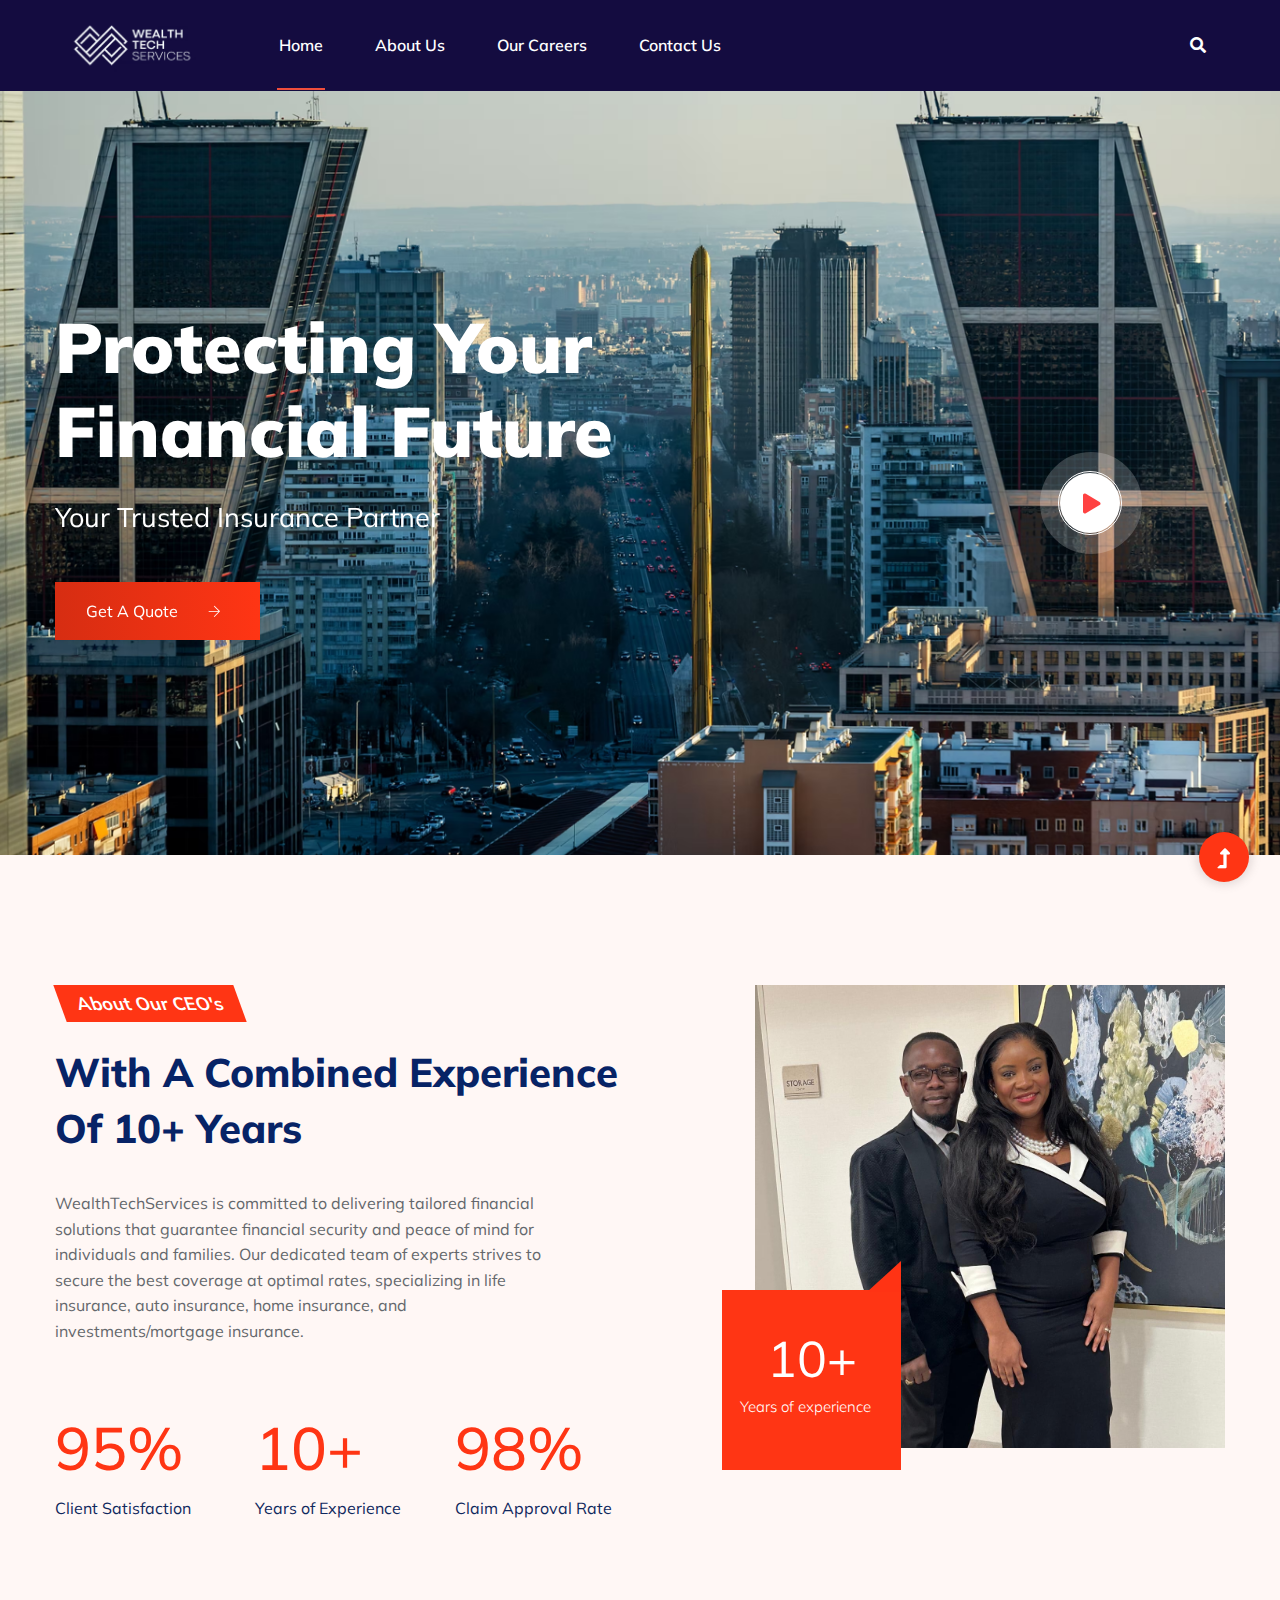
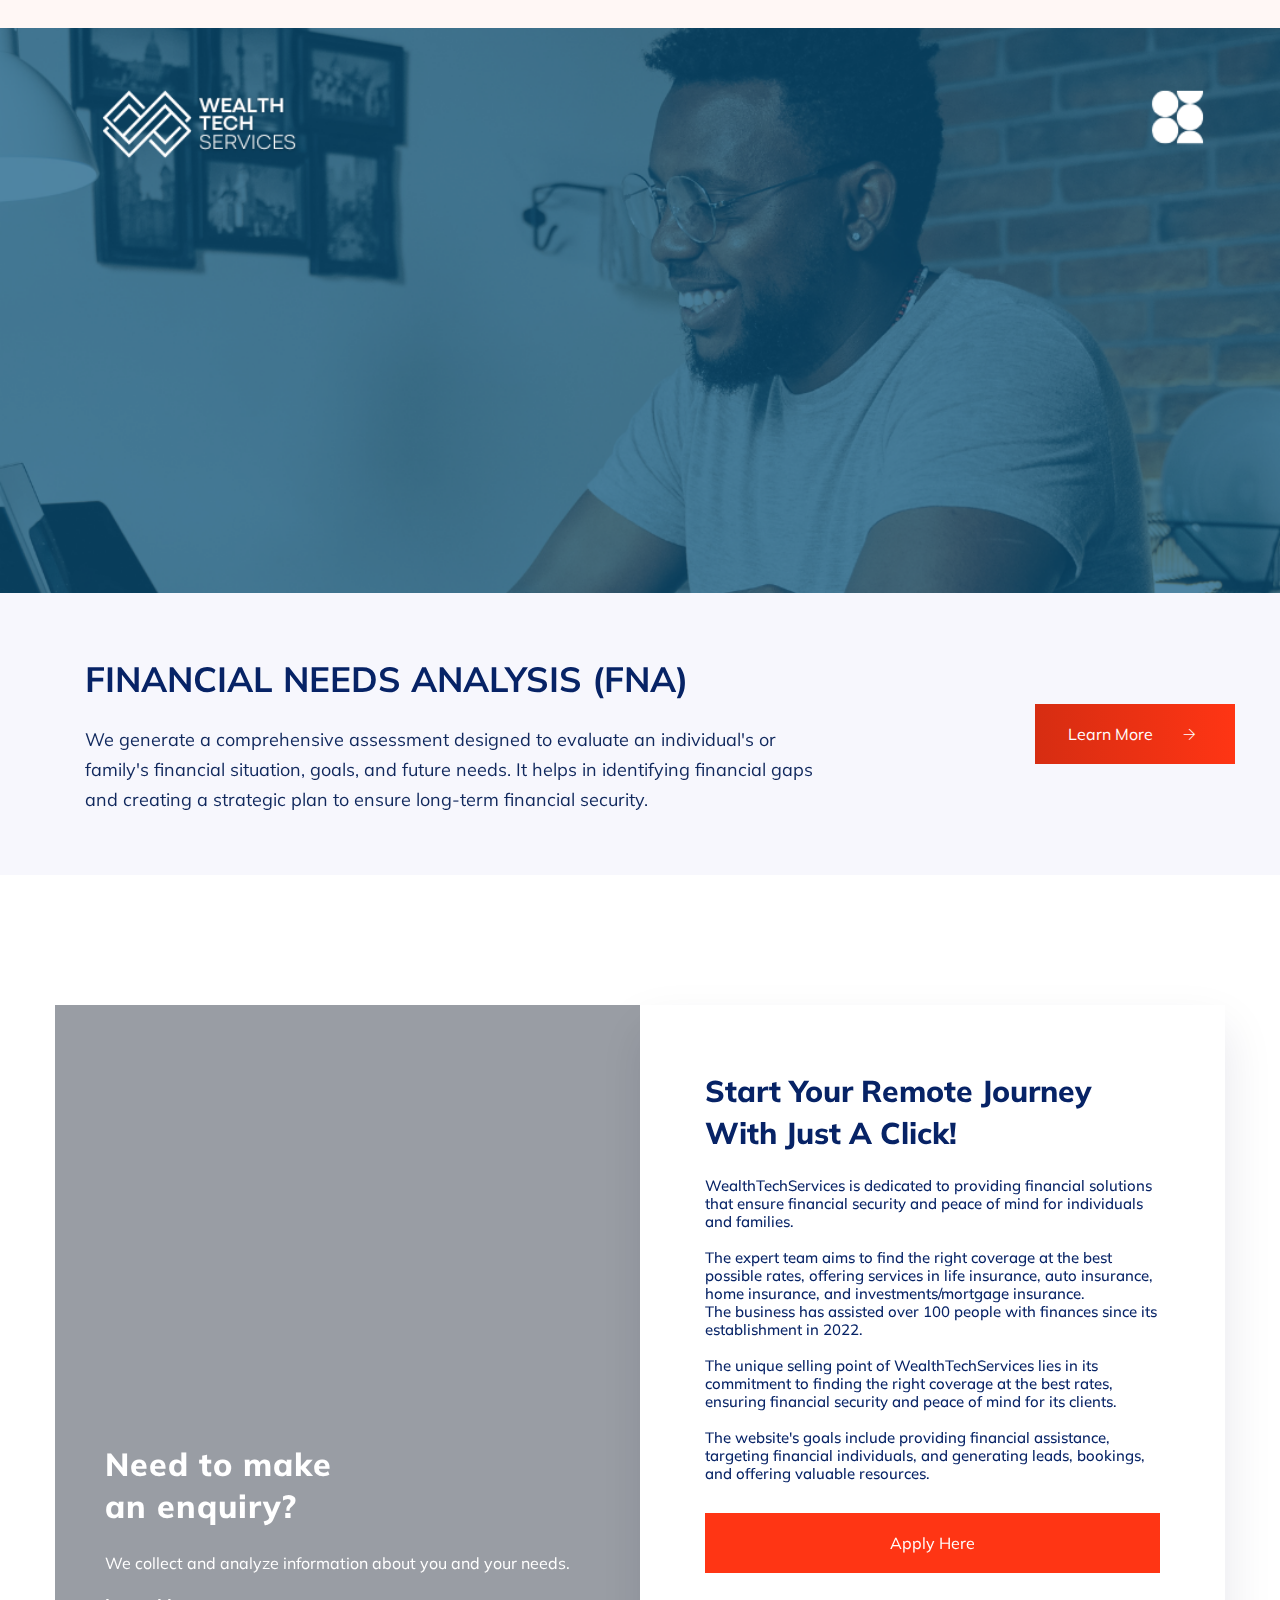
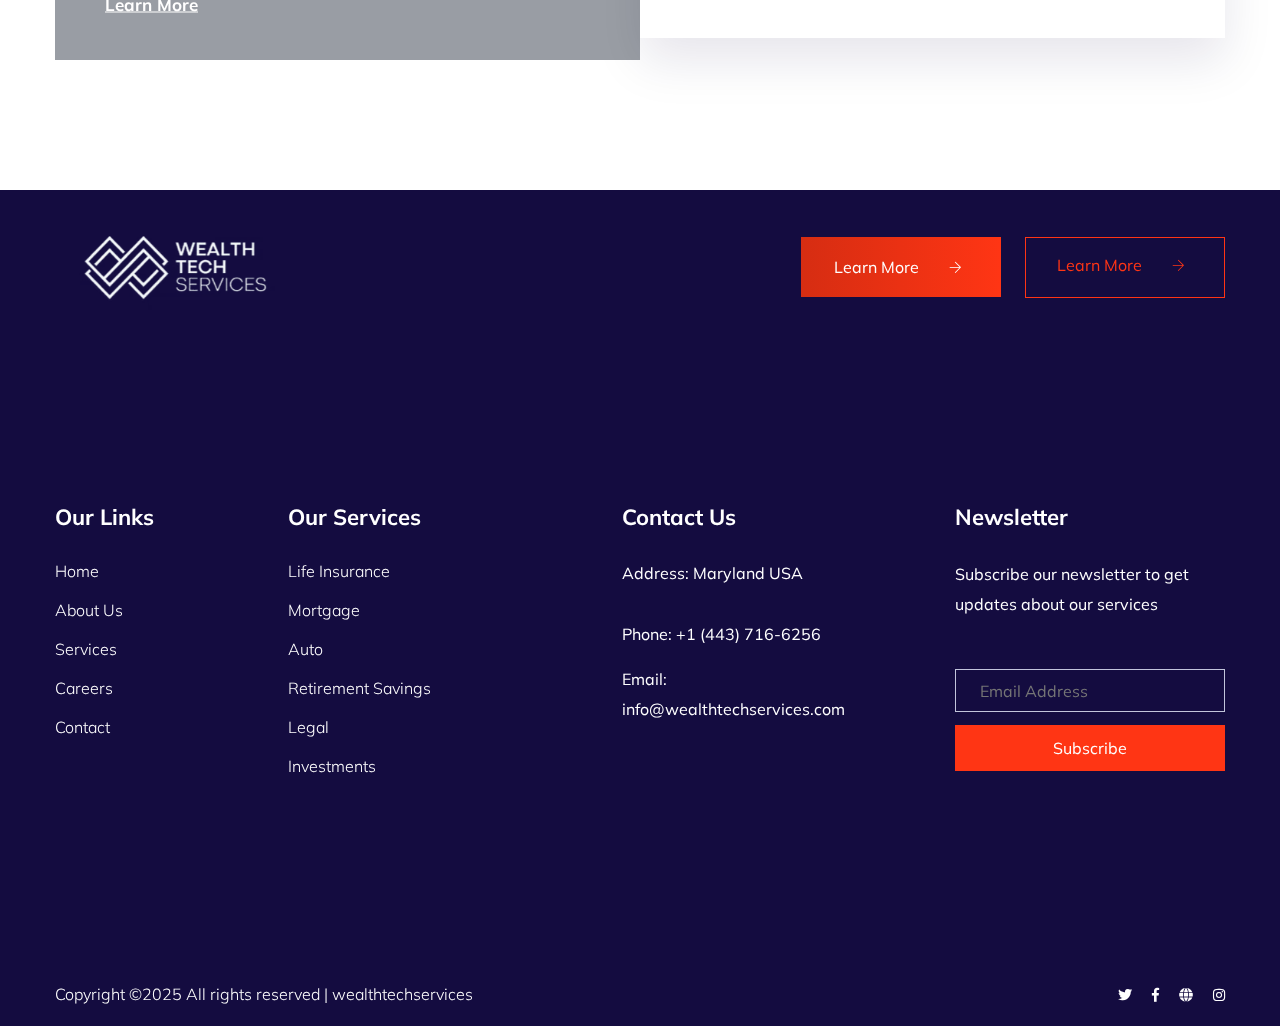
==== commit 90d4865f: "newpush" ====
--- a/index.html
+++ b/index.html
@@ -76,7 +76,7 @@
                                             <ul id="navigation">                                                                                          
                                                 <li class="active"><a href="index.html" class="text-white">Home</a></li>
                                                 <li><a href="about.html" class="text-white">About Us</a></li>
-                                                <li><a href="services.html" class="text-white">Services</a></li>
+                                                <!-- <li><a href="services.html" class="text-white">Services</a></li> -->
                                                 <li><a href="project.html" class="text-white">Our Careers</a></li>
                                                 <!-- <li><a href="blog.html" class="text-white">Blog</a>
                                                     <ul class="submenu">
@@ -121,6 +121,7 @@
         </div>
         <!-- Header End -->
     </header>
+
     <main>
         
         <!--? slider Area Start-->
@@ -132,9 +133,9 @@
                         <div class="row">
                             <div class="col-xl-7 col-lg-9 col-md-8 col-sm-9">
                                 <div class="hero__caption">
-                                    <h1 data-animation="fadeInLeft" data-delay="0.2s">Welcome to<span>Wealth Tech Services</span></h1>
-                                    <p data-animation="fadeInLeft" data-delay="0.4s">The right candidate may exist, but talented people</p>
-                                    <a href="#" class="btn hero-btn" data-animation="fadeInLeft" data-delay="0.7s">Learn More <i class="ti-arrow-right"></i></a>
+                                    <h1 data-animation="fadeInLeft" data-delay="0.2s"><b class="text-white">Protecting Your Financial Future</b></span></h1>
+                                    <p data-animation="fadeInLeft" data-delay="0.4s">Your Trusted Insurance Partner</p>
+                                    <a href="#" class="btn hero-btn" data-animation="fadeInLeft" data-delay="0.7s">Get a Quote <i class="ti-arrow-right"></i></a>
                                 </div>
                             </div>
                         </div>
@@ -146,9 +147,9 @@
                         <div class="row">
                             <div class="col-xl-7 col-lg-9 col-md-8 col-sm-9">
                                 <div class="hero__caption">
-                                    <h1 data-animation="fadeInLeft" data-delay="0.2s">Market leading <span>Manufacturer</span></h1>
-                                    <p data-animation="fadeInLeft" data-delay="0.4s">The right candidate may exist, but talented people</p>
-                                    <a href="#" class="btn hero-btn" data-animation="fadeInLeft" data-delay="0.7s">Learn More <i class="ti-arrow-right"></i></a>
+                                    <h1 data-animation="fadeInLeft" data-delay="0.2s"><b class="text-white">Protecting Your Financial Future</b></span></h1>
+                                    <p data-animation="fadeInLeft" data-delay="0.4s">Your Trusted Insurance Partner</p>
+                                    <a href="#" class="btn hero-btn" data-animation="fadeInLeft" data-delay="0.7s">Get a Quote <i class="ti-arrow-right"></i></a>
                                 </div>
                             </div>
                         </div>
@@ -172,19 +173,25 @@
                                 <span class="element">About Our CEO's</span>
                                 <h2>With A Combined Experience Of 10+ Years</h2>
                             </div>
-                            <p>We collect and analyze information about your general usage of the website, products, services, and courses. We might track your usage patterns to see what features of the website you commonly use, website traffic volume, frequency of visits, type and time of transactions, type of browser, browser language.</p>
+                            <p>WealthTechServices is committed to delivering tailored financial solutions that guarantee financial security and peace of mind for individuals and families. Our dedicated team of experts strives to secure the best coverage at optimal rates, specializing in life insurance, auto insurance, home insurance, and investments/mortgage insurance.</p>
                         </div>
                         <div class="row">
-                            <div class="col-xl-6 col-lg-6 col-md-6 col-sm-6">
+                            <div class="col-xl-4 col-lg-4 col-md-4 col-sm-4">
                                 <div class="experience">
-                                    <span>454 m</span>
-                                    <p>Delivery Packages</p>
-                                </div>
-                            </div>
-                            <div class="col-xl-6 col-lg-6 col-md-6 col-sm-6">
+                                    <span>95%</span>
+                                    <p>Client Satisfaction</p>
+                                </div>
+                            </div>
+                            <div class="col-xl-4 col-lg-4 col-md-4 col-sm-4">
                                 <div class="experience">
-                                    <span>127</span>
-                                    <p>Countries Covered</p>
+                                    <span>10+</span>
+                                    <p>Years of Experience</p>
+                                </div>
+                            </div>
+                            <div class="col-xl-4 col-lg-4 col-md-4 col-sm-4">
+                                <div class="experience">
+                                    <span>98%</span>
+                                    <p>Claim Approval Rate</p>
                                 </div>
                             </div>
                         </div>
@@ -208,42 +215,46 @@
         <div class="gallery-area">
             <div class="container-fluid p-0 fix">
                 <div class="row no-gutters">
-                    <div class="col-xl-4 col-lg-4 col-md-6">
+                    <div class="col-xl-12 col-lg-12 col-md-12">
                         <div class="single-gallery text-center">
-                            <div class="gallery-img" style="background-image: url(assets/img/gallery/gallery1.png);"></div>
-                            <div class="thumb-content-box">
+                            <div class="gallery-img" style="background-image: url(assets/img/2.png);"></div>
+                            <!-- <div class="thumb-content-box">
                                 <div class="thumb-content">
                                     <h3>Mechanical Engineering</h3>
                                     <p>We collect and analyze information about your general usage of the website, products, services.</p>
                                     <a href="services.html">Learn More</a>
                                 </div>
-                            </div>
-                        </div>
-                    </div>
-                    <div class="col-xl-4 col-lg-4 col-md-6">
+                            </div>  -->
+                        </div>
+                    </div>
+                    <!-- name
+                    number
+                    email -->
+
+                    <!-- <div class="col-xl-4 col-lg-4 col-md-6">
                         <div class="single-gallery no-margin text-center">
-                            <div class="gallery-img" style="background-image: url(assets/img/gallery/gallery2.png);"></div>
-                            <div class="thumb-content-box">
+                            <div class="gallery-img" style="background-image: url(assets/img/3.png);"></div>
+                          <div class="thumb-content-box">
                                 <div class="thumb-content">
                                     <h3>Mechanical Engineering</h3>
                                     <p>We collect and analyze information about your general usage of the website, products, services.</p>
                                     <a href="services.html">Learn More</a>
                                 </div>
-                            </div>
+                            </div> 
                         </div>
                     </div>
                     <div class="col-xl-4 col-lg-4 col-md-6">
                         <div class="single-gallery text-center">
-                            <div class="gallery-img" style="background-image: url(assets/img/gallery/gallery3.png);"></div>
-                            <div class="thumb-content-box">
+                            <div class="gallery-img" style="background-image: url(assets/img/4.png);"></div>
+                           <div class="thumb-content-box">
                                 <div class="thumb-content">
                                     <h3>Mechanical Engineering</h3>
                                     <p>We collect and analyze information about your general usage of the website, products, services.</p>
                                     <a href="services.html">Learn More</a>
                                 </div>
-                            </div>
-                        </div>
-                    </div>
+                            </div> 
+                        </div>
+                    </div> -->
                 </div>
             </div>
         </div>
@@ -253,8 +264,8 @@
                     <div class="row align-items-center justify-content-between">
                         <div class="col-xl-8 col-lg-9 col-md-8">
                             <div class="wantToWork-caption wantToWork-caption2">
-                                <h2>Up to 40% Off</h2>
-                                <p>We collect and analyze information about your general usage of the website, products, services, and courses.</p>
+                                <h2>FINANCIAL NEEDS ANALYSIS (FNA)</h2>
+                                <p>We generate a comprehensive assessment designed to evaluate an individual's or family's financial situation, goals, and future needs. It helps in identifying financial gaps and creating a strategic plan to ensure long-term financial security.</p>
                             </div>
                         </div>
                         <div class="col-xl-2 col-lg-3 col-md-4">
@@ -326,7 +337,7 @@
         </div> -->
         <!-- cat End -->
         <!-- Services Area start -->
-        <div class="service-area section-bg" data-background="assets/img/gallery/section_bg01.png">
+        <!-- <div class="service-area section-bg" data-background="assets/img/gallery/section_bg01.png">
             <div class="container">
                 <div class="row align-items-end no-gutters">
                     <div class="col-lg-4 col-md-6 col-sm-12">
@@ -376,7 +387,7 @@
                     </div>
                 </div>
             </div>
-        </div>
+        </div> -->
         <!-- Services Area End -->
         <!-- Want To work -->
       
@@ -385,65 +396,60 @@
         <div class="contact-form testimonial-area section-padding40 mb-40">
             <div class="container">
                 <!-- Section Tittle -->
-                <div class="row justify-content-center">
+                <!-- <div class="row justify-content-center">
                     <div class="col-xl-5 col-lg-6 col-md-8 col-sm-10">
                         <div class="section-tittle text-center mb-100">
-                            <span class="element">Testimonial</span>
-                            <h2>Some amazing words from our clients</h2>
-                        </div>
-                    </div>
-                </div>
+                            <span class="element">Apply With Us</span>
+                            <h2>Apply Here To Get Started</h2>
+                        </div>
+                    </div>
+                </div> -->
                 <div class="row no-gutters">
-                    <div class="col-lg-6 col-md-12">
-                        <!-- Testimonial Start -->
+                    <!-- <div class="col-lg-6 col-md-12">
+                        <!-- Testimonial Start --
                         <div class="h1-testimonial-active">
-                            <!-- Single Testimonial -->
+                            <!-- Single Testimonial --
                             <div class="single-testimonial">
                                 <div class="testimonial-caption">
-                                    <p>"Working in conjunction with humanitarian aid agencies, we have supported programmes to help alleviate human suffering through.</p>
-                                    <div class="rattiong-caption">
+                                    <p>
+                                        At WealthTechServices, we are committed to revolutionizing the insurance experience. Our goal is to empower individuals and families with the tools and knowledge they need to make informed insurance decisions.</p>
+                                    <!-- <div class="rattiong-caption">
                                         <span>- Micky Mouse,<span>Business Man</span> </span>
-                                    </div>
-                                </div>
-                            </div>
-                            <!-- Single Testimonial -->
+                                    </div> --
+                                </div>
+                            </div>
+                            <!-- Single Testimonial --
                             <div class="single-testimonial">
                                 <div class="testimonial-caption">
-                                    <p>"Working in conjunction with humanitarian aid agencies, we have supported programmes to help alleviate human suffering through.</p>
-                                    <div class="rattiong-caption">
+                                    <p>We protect their assets, and secure their financial future. Join us in our mission to transform the insurance landscape and help everyone achieve financial security and peace of mind.</p>
+                                    <!-- <div class="rattiong-caption">
                                         <span>- Micky Mouse,<span>Business Man</span> </span>
-                                    </div>
-                                </div>
-                            </div>
-                        </div>
-                    </div>
-                    <div class="col-lg-6 col-md-12">
-                        <!-- slider -->
+                                    </div> --
+                                </div>
+                            </div>
+                        </div>
+                    </div> -->
+                    <!-- <div class="col-lg-6 col-md-12">
+                        <!-- slider --
                         <div class="single-man-slider">
                             <div class="man-slider-active">
                                 <div class="single-mam-img">
-                                    <img src="assets/img/gallery/man1.png" alt="">
+                                    <img src="assets/img/11062b_6c65abe3f7874b7480ff561450284bfe~mv2.jpg.avif" alt="">
                                 </div>
                                 <div class="single-mam-img">
-                                    <img src="assets/img/gallery/man1.png" alt="">
-                                </div>
-                                <div class="single-mam-img">
-                                    <img src="assets/img/gallery/man1.png" alt="">
-                                </div>
-                                <div class="single-mam-img">
-                                    <img src="assets/img/gallery/man1.png" alt="">
-                                </div>
-                            </div>
-                        </div>
-                    </div>
+                                    <img src="assets/img/11062b_6c65abe3f7874b7480ff561450284bfe~mv2.jpg.avif" alt="" >
+                                </div>
+                            </div>
+                        </div>
+                    </div> -->
                     <div class="col-lg-6 col-md-12">
                         <!-- galary -->
                         <div class="single-gallery">
-                            <div class="gallery-img" style="background-image: url(assets/img/gallery/gallery2.png);"></div>
+                            <div class="gallery-img" style="background-image: url(https://media.istockphoto.com/id/636210290/photo/business-people-talking.jpg?s=612x612&w=0&k=20&c=hhW32ZZNR3H5eJuVy4vyj9F73j7kPj2A0SnafTtoN7s=);"></div>
                             <div class="thumb-content-box">
                                 <div class="thumb-content">
                                     <h3><a href="#">Need to make<br> an enquiry?</a></h3>
-                                    <p>We collect and analyze information about your general usage of the website products.</p>
+                                    <p>We collect and analyze information about you and your needs.</p>
                                     <a href="services.html">Learn More</a>
                                 </div>
                             </div>
@@ -455,11 +461,23 @@
                             <div class="row ">
                                 <div class="col-xl-12">
                                     <div class="section-tittle section-tittle2 mb-30">
-                                        <h2>Drop your message</h2>
+                                        <h2>Start Your Remote Journey With Just A Click!<br></h2>
+                                    <h4><br>
+                                        WealthTechServices is dedicated to providing financial solutions that ensure financial security and peace of mind for individuals and families. 
+                                        
+                                        <br><br>
+                                        The expert team aims to find the right coverage at the best possible rates, offering services in life insurance, auto insurance, home insurance, and investments/mortgage insurance. 
+                                        <br>The business has assisted over 100 people with finances since its establishment in 2022. 
+                                        <br><br>
+                                        The unique selling point of WealthTechServices lies in its commitment to finding the right coverage at the best rates, ensuring financial security and peace of mind for its clients.
+                                        <br><br> The website's goals include providing financial assistance, targeting financial individuals, and generating leads, bookings, and offering valuable resources.</h4>
                                     </div>
-                                </div>
-                            </div>
-                            <form id="contact-form" action="#" method="POST">
+                                    <!-- radio buton -->
+
+                                    
+                                </div>
+                            </div>
+                            <!-- <form id="contact-form" action="#" method="POST">
                                 <div class="row">
                                     <div class="col-lg-12 col-md-6">
                                         <div class="form-box user-icon mb-15">
@@ -476,7 +494,7 @@
                                             <input type="text" name="email" placeholder="Phone no.">
                                         </div>
                                     </div>
-                                    <div class="col-lg-12 col-md-6 mb-15">
+                                  <div class="col-lg-12 col-md-6 mb-15">
                                         <div class="select-itms">
                                             <select name="select" id="select2">
                                                 <option value="">Topic</option>
@@ -485,17 +503,18 @@
                                                 <option value="">Topic Three</option>
                                             </select>
                                         </div>
-                                    </div>
+                                    </div> 
                                     <div class="col-lg-12">
                                         <div class="form-box message-icon mb-15">
-                                            <textarea name="message" id="message" placeholder="Message"></textarea>
+                                            <textarea name="message" id="message" placeholder="Leave a Message"></textarea>
                                         </div>
-                                        <div class="submit-info">
-                                            <button class="submit-btn2" type="submit">Send Message</button>
-                                        </div>
+                                       
                                     </div>
                                 </div>
-                            </form> 
+                            </form>  -->
+                            <div class="submit-info">
+                                <button class="submit-btn2" type="submit">Apply Here</button>
+                            </div>
                         </div>
                     </div>
                 </div>
@@ -503,7 +522,7 @@
         </div>
         <!-- Contact form End -->
         <!--? Blog Area Start -->
-        <section class="home-blog-area pb-bottom">
+        <!-- <section class="home-blog-area pb-bottom">
             <div class="container">
                 <div class="row">
                     <div class="col-lg-4 col-md-6">
@@ -542,7 +561,7 @@
                     </div>
                 </div>
             </div>
-        </section>
+        </section> -->
         <!-- Blog Area End -->
 
         <!-- Map Area End -->
@@ -579,13 +598,13 @@
                     <div class="col-xl-2 col-lg-2 col-md-4 col-sm-5">
                         <div class="single-footer-caption mb-50">
                             <div class="footer-tittle ">
-                                <h4 class="text-white">Company</h4>
+                                <h4 class="text-white">Our Links</h4>
                                 <ul>
-                                    <li><a href="#" class="text-white">Why choose us</a></li>
-                                    <li><a href="#" class="text-white"> Review</a></li>
-                                    <li><a href="#" class="text-white">Customers</a></li>
-                                    <li><a href="#" class="text-white">Blog</a></li>
-                                    <li><a href="#" class="text-white">Carrier</a></li>
+                                    <li><a href="#" class="text-white">Home</a></li>
+                                    <li><a href="#" class="text-white"> About Us</a></li>
+                                    <li><a href="#" class="text-white">Services</a></li>
+                                    <li><a href="#" class="text-white">Careers</a></li>
+                                    <li><a href="#" class="text-white">Contact</a></li>
                                 </ul>
                             </div>
                         </div>
@@ -593,12 +612,14 @@
                     <div class="col-xl-3 col-lg-3 col-md-4 col-sm-7">
                         <div class="single-footer-caption mb-50">
                             <div class="footer-tittle">
-                                <h4 class="text-white">Production</h4>
+                                <h4 class="text-white">Our Services</h4>
                                 <ul>
-                                    <li><a href="#" class="text-white">Technology</a></li>
-                                    <li><a href="#" class="text-white">Products</a></li>
-                                    <li><a href="#" class="text-white">Quality</a></li>
-                                    <li><a href="#" class="text-white">Sales geography</a></li>
+                                    <li><a href="#" class="text-white">Life Insurance</a></li>
+                                    <li><a href="#" class="text-white">Mortgage</a></li>
+                                    <li><a href="#" class="text-white">Auto</a></li>
+                                    <li><a href="#" class="text-white">Retirement Savings</a></li>
+                                    <li><a href="#" class="text-white">Legal</a></li>
+                                    <li><a href="#" class="text-white">Investments</a></li>
                                 </ul>
                             </div>
                         </div>
@@ -608,12 +629,12 @@
                             <div class="footer-tittle">
                                 <h4 class="text-white">Contact Us</h4>
                                 <div class="footer-pera" >
-                                    <p class="info1 text-white">Address: 789/A green avenue Dhanmondi, Dhaka</p>
+                                    <p class="info1 text-white">Address: Maryland USA</p>
                                 </div>
                             </div>
                             <div class="footer-number">
-                                <p class="text-white">Phone: +10 783 3674 356</p>
-                                <p class="text-white">Email: company@gmail.com</p>
+                                <p class="text-white">Phone: +1 (443) 716-6256 </p>
+                                <p class="text-white">Email: info@wealthtechservices.com</p>
                             </div>
                         </div>
                     </div>
--- a/assets/css/style.css
+++ b/assets/css/style.css
@@ -3654,7 +3654,7 @@
 /* line 37, C:/Users/HP/Desktop/jun-2020/280.Industrial_HTML/assets/scss/_h1-hero.scss */
 .slider-area {
   margin-top: -1px;
-  background-image: url(../img/11062b_a589c14aacf94dcbbfa50db333ad3975~mv2.jpg.avif);
+  background-image: url(../img/11062b_cc0d7d210e5b47e68fa18e65689136bd~mv2.avif);
   background-repeat: no-repeat;
   background-position: top center;
   background-size: cover;
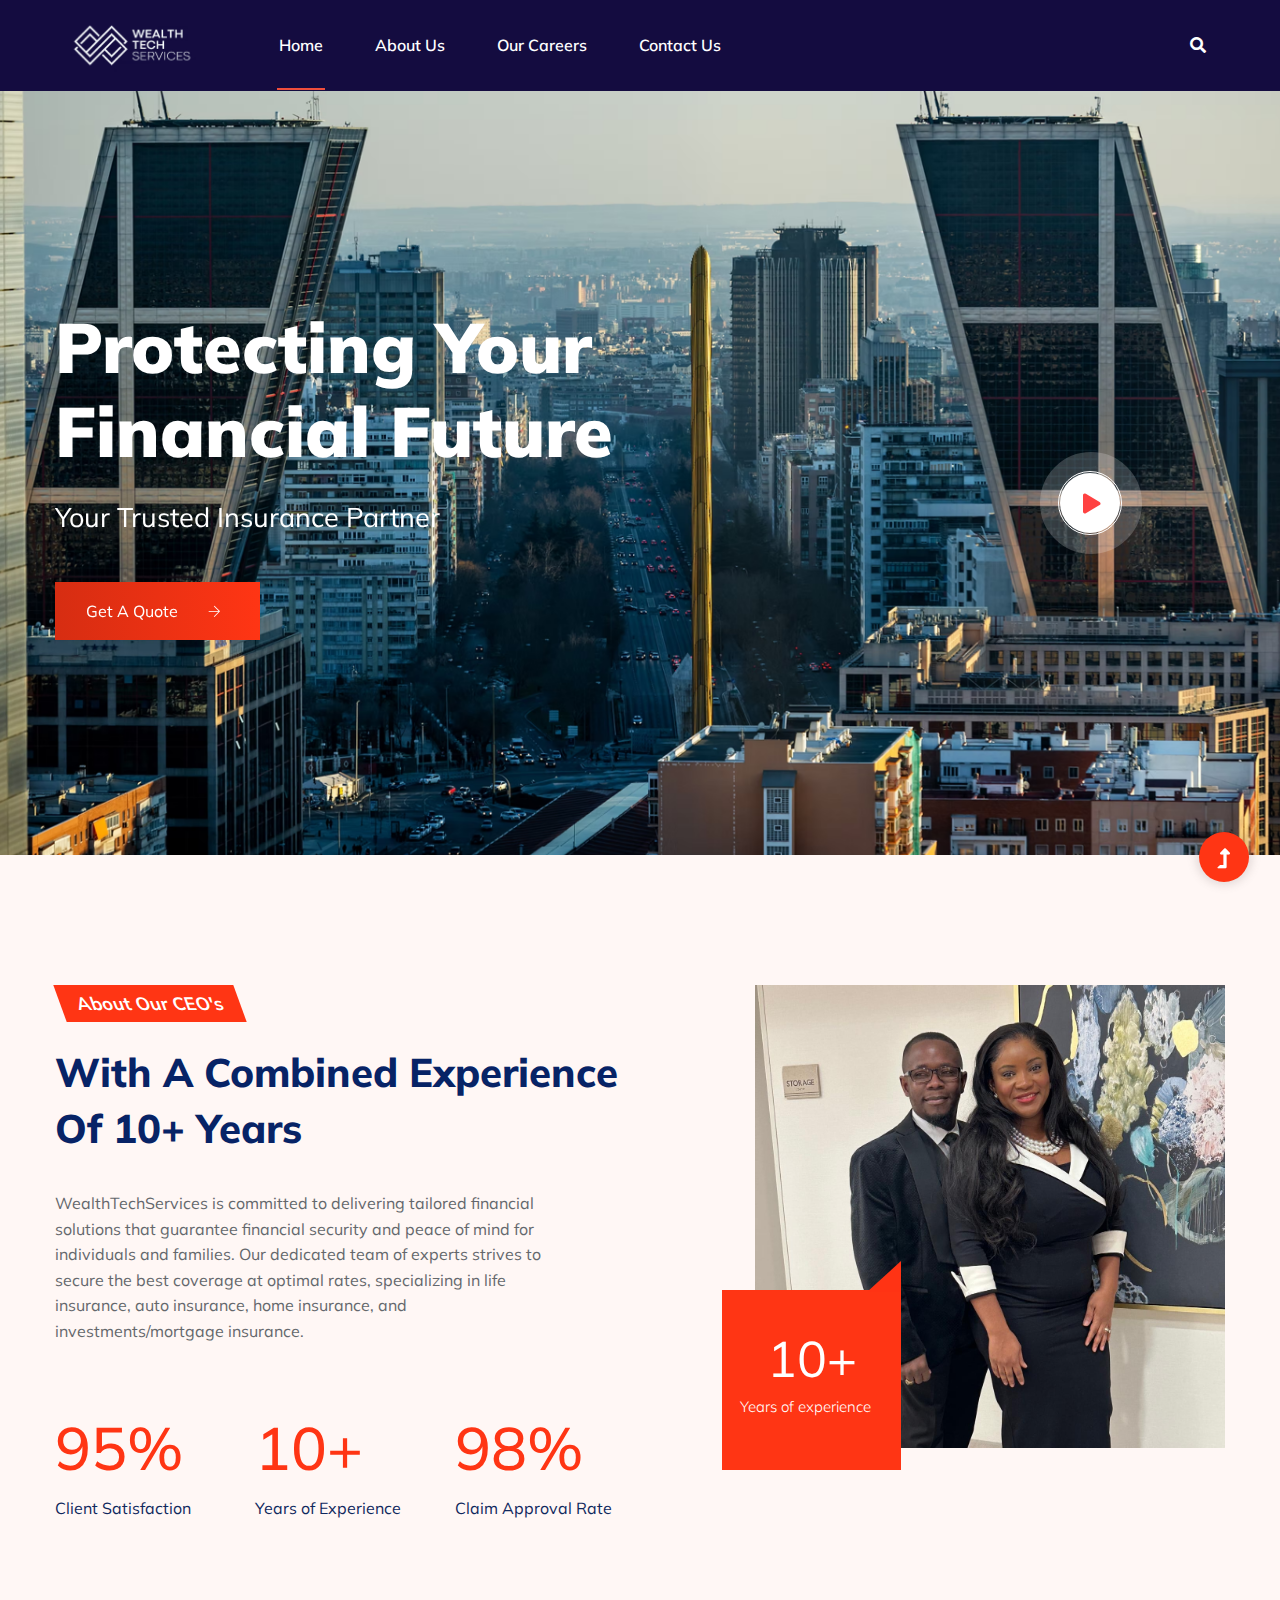
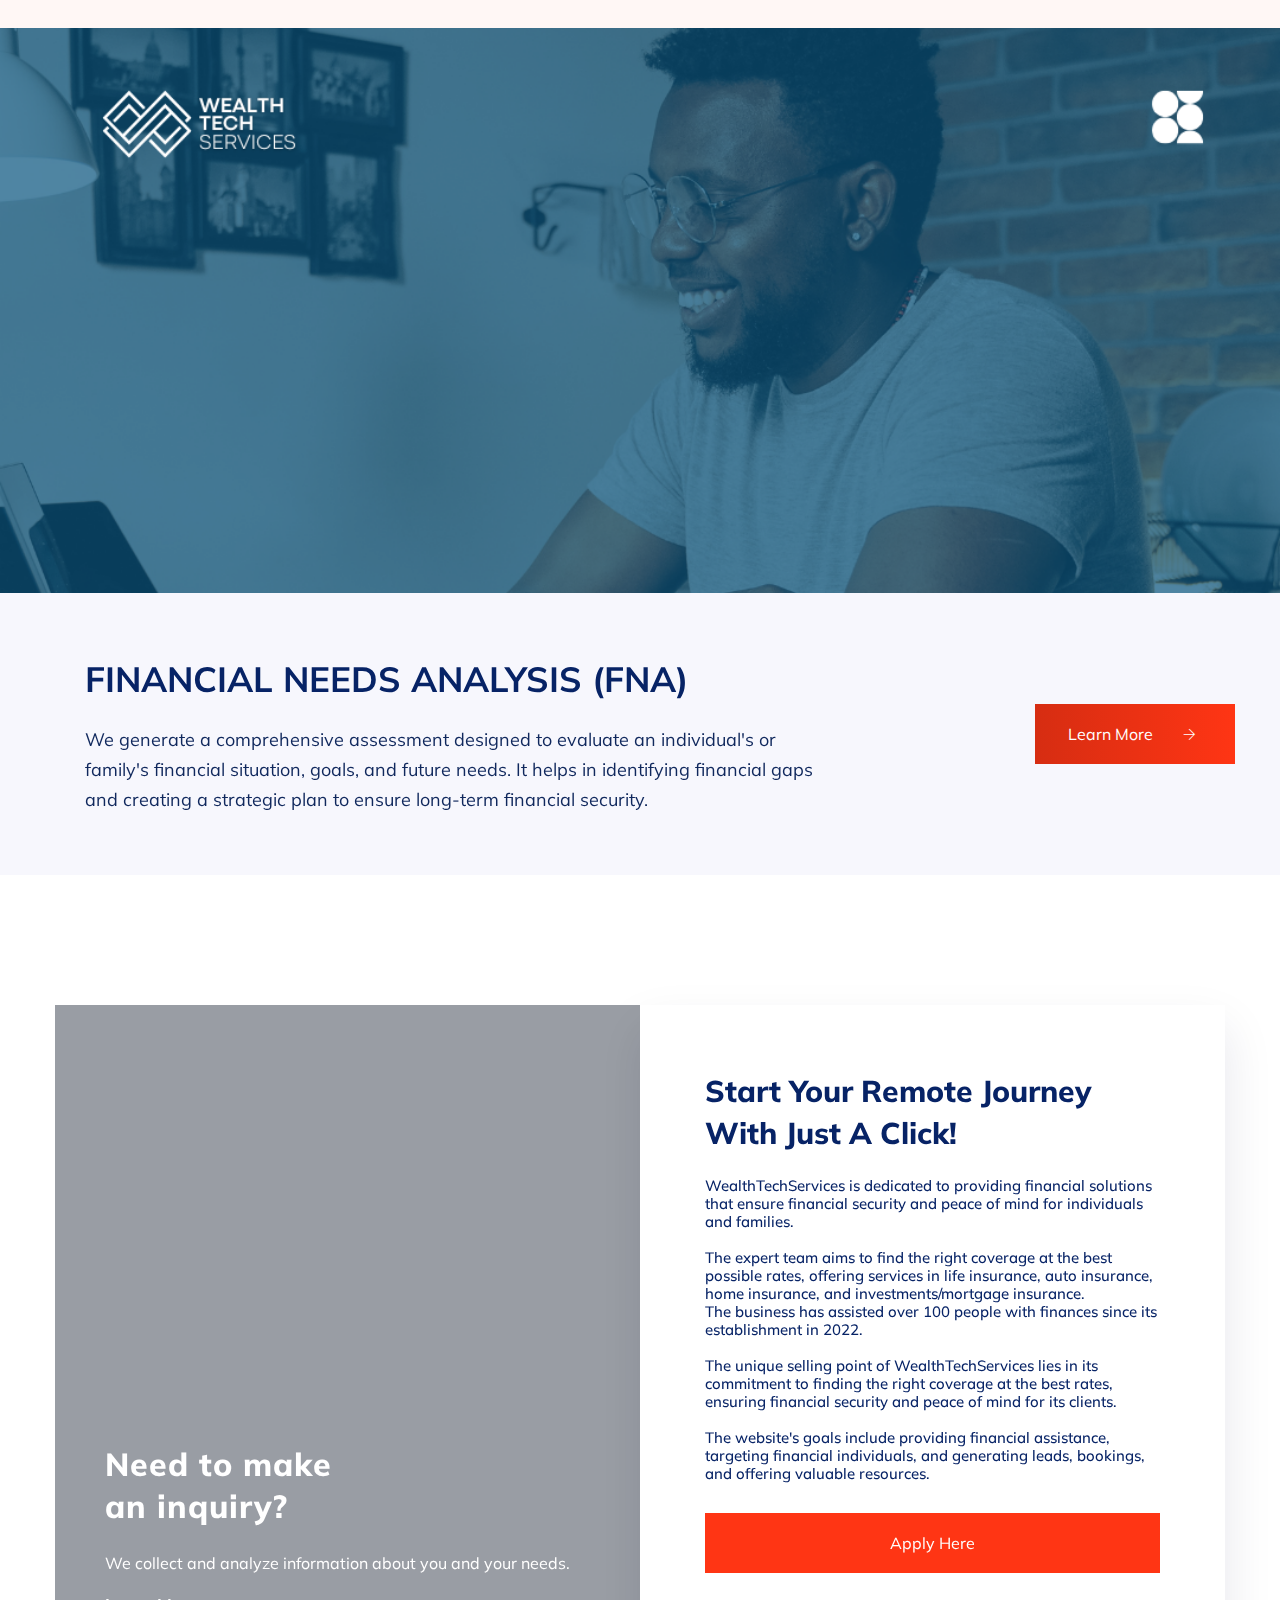
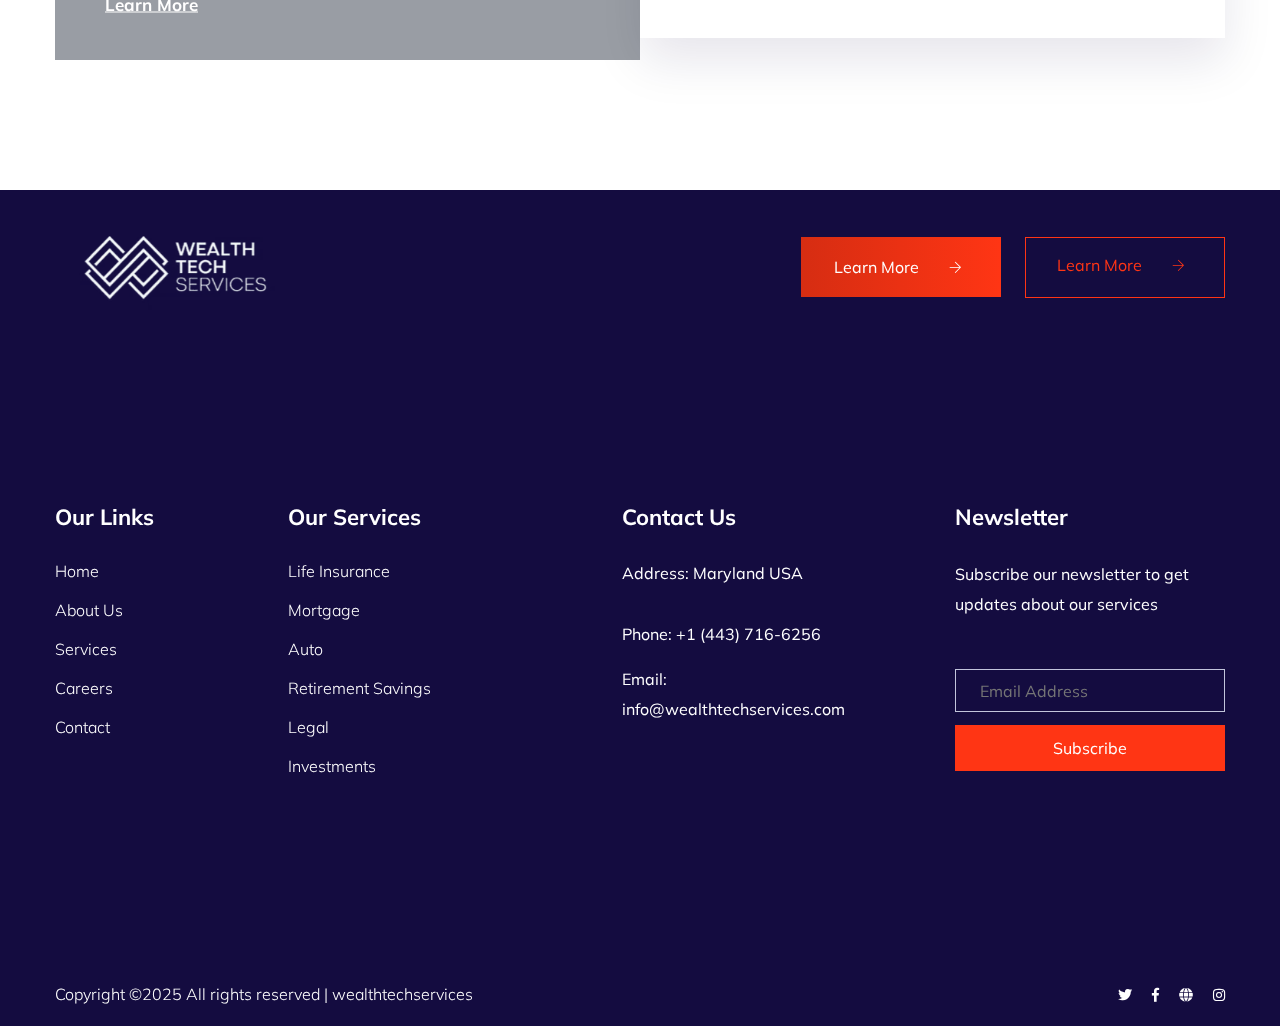
==== commit f485cc83: "nepwush" ====
--- a/index.html
+++ b/index.html
@@ -448,7 +448,7 @@
                             <div class="gallery-img" style="background-image: url(https://media.istockphoto.com/id/636210290/photo/business-people-talking.jpg?s=612x612&w=0&k=20&c=hhW32ZZNR3H5eJuVy4vyj9F73j7kPj2A0SnafTtoN7s=);"></div>
                             <div class="thumb-content-box">
                                 <div class="thumb-content">
-                                    <h3><a href="#">Need to make<br> an enquiry?</a></h3>
+                                    <h3><a href="#">Need to make<br> an inquiry?</a></h3>
                                     <p>We collect and analyze information about you and your needs.</p>
                                     <a href="services.html">Learn More</a>
                                 </div>
@@ -493,7 +493,7 @@
                                         <div class="form-box email-icon mb-15">
                                             <input type="text" name="email" placeholder="Phone no.">
                                         </div>
-                                    </div>
+                                    </div>®
                                   <div class="col-lg-12 col-md-6 mb-15">
                                         <div class="select-itms">
                                             <select name="select" id="select2">
@@ -513,7 +513,7 @@
                                 </div>
                             </form>  -->
                             <div class="submit-info">
-                                <button class="submit-btn2" type="submit">Apply Here</button>
+                                <a href="https://wts11-a70c0397340a.herokuapp.com"><button class="submit-btn2" >Apply Here</button></a>
                             </div>
                         </div>
                     </div>
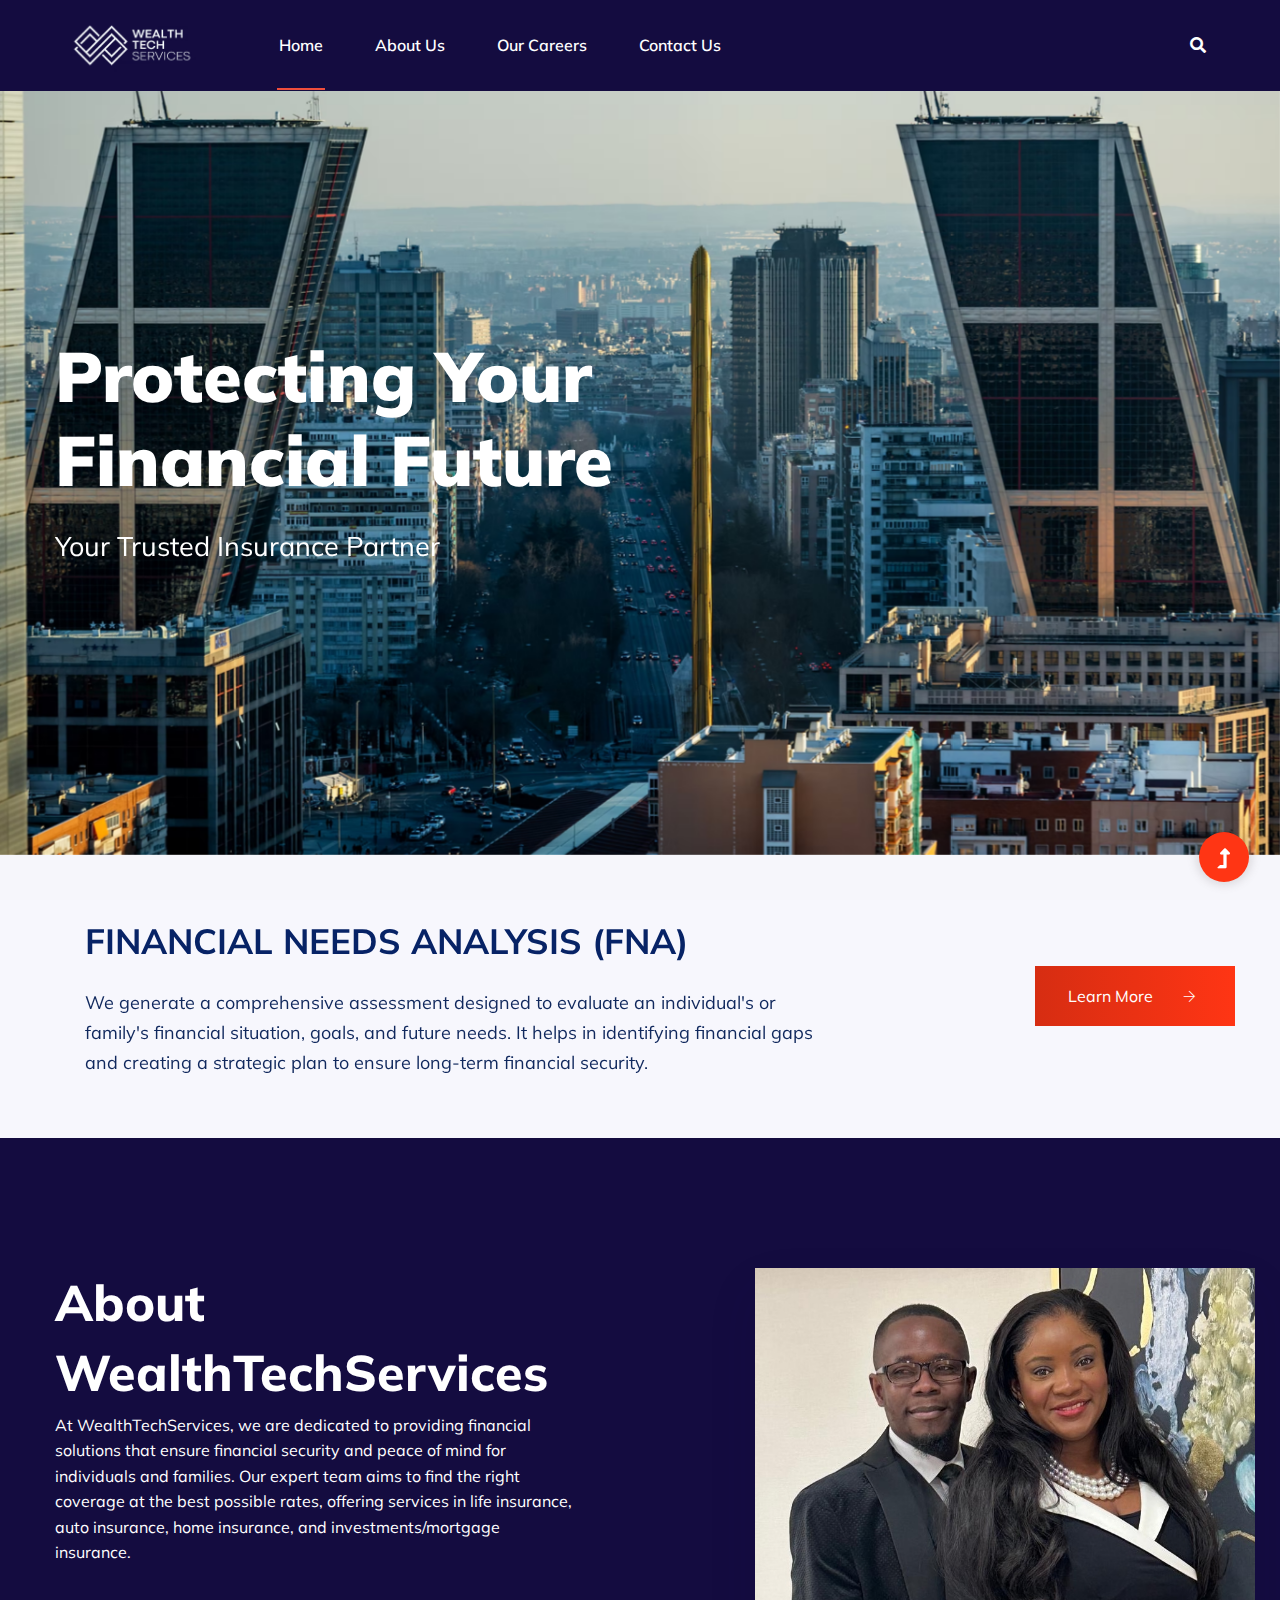
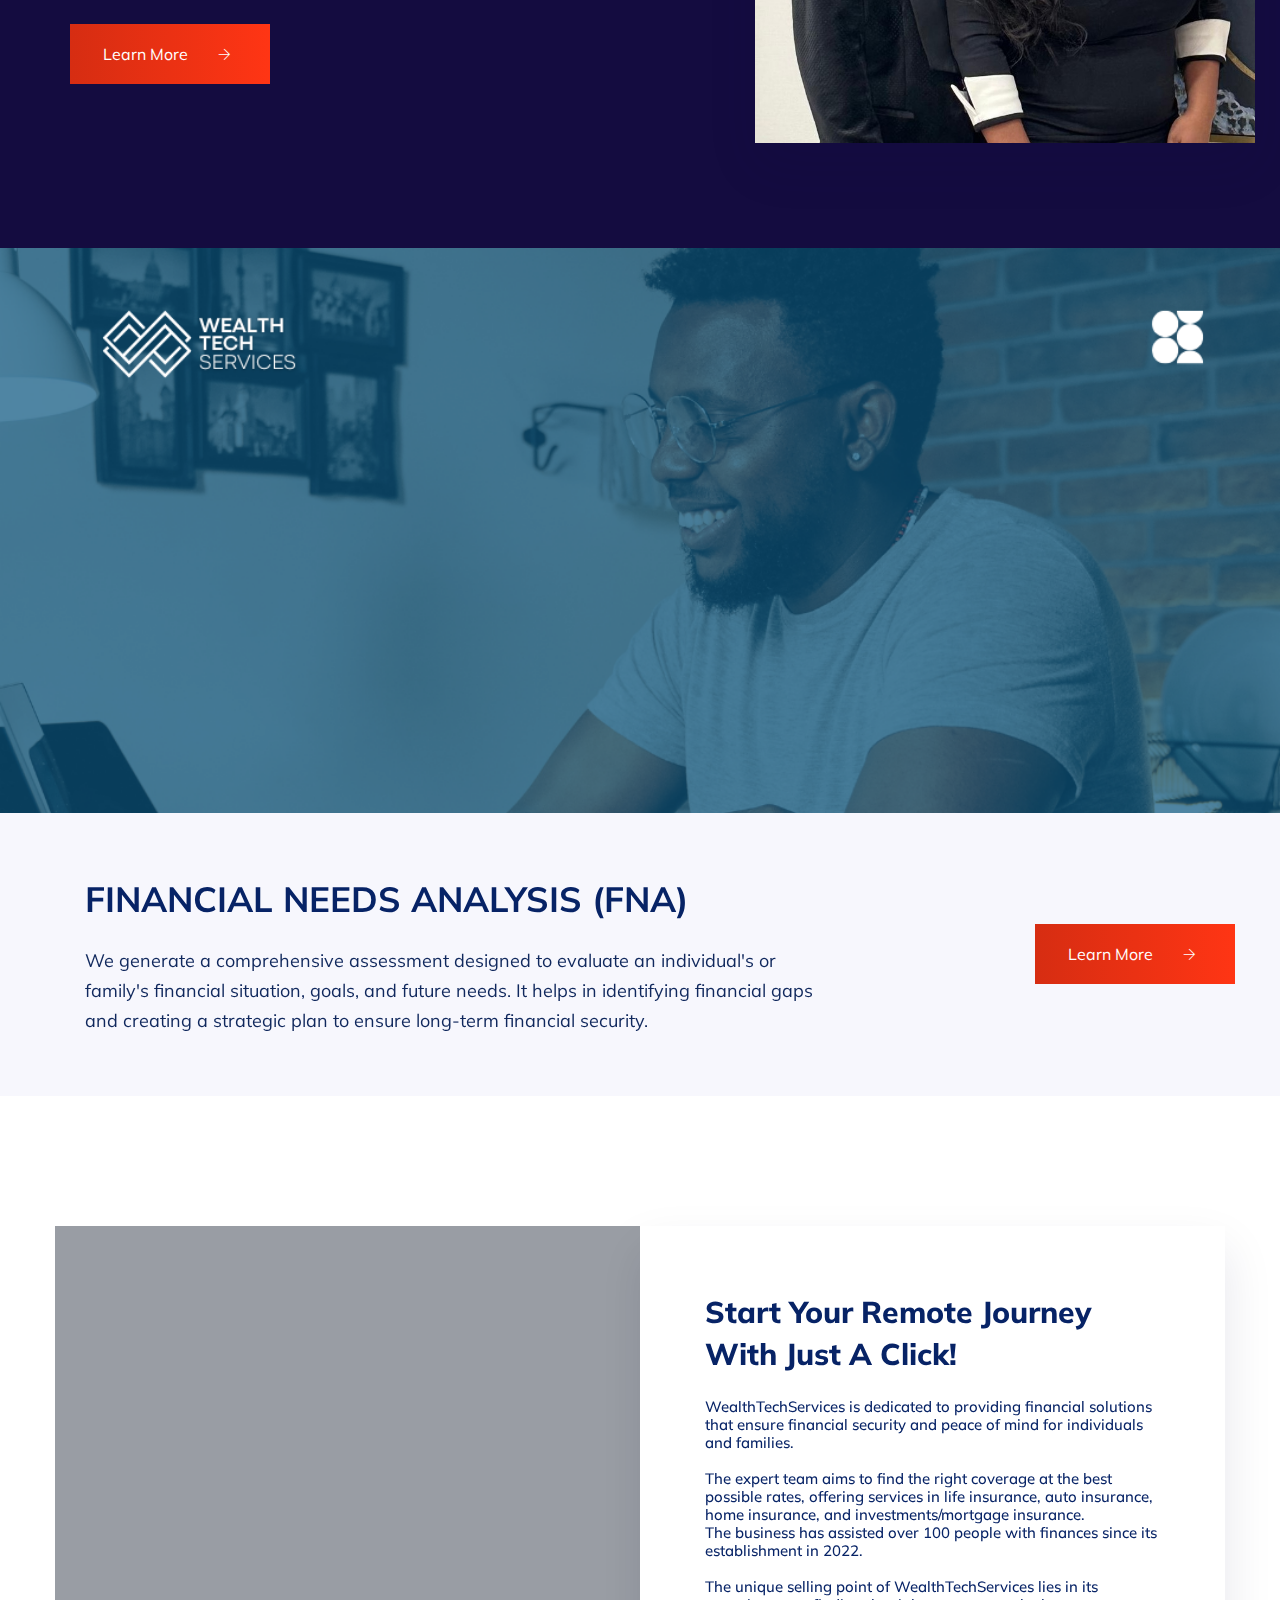
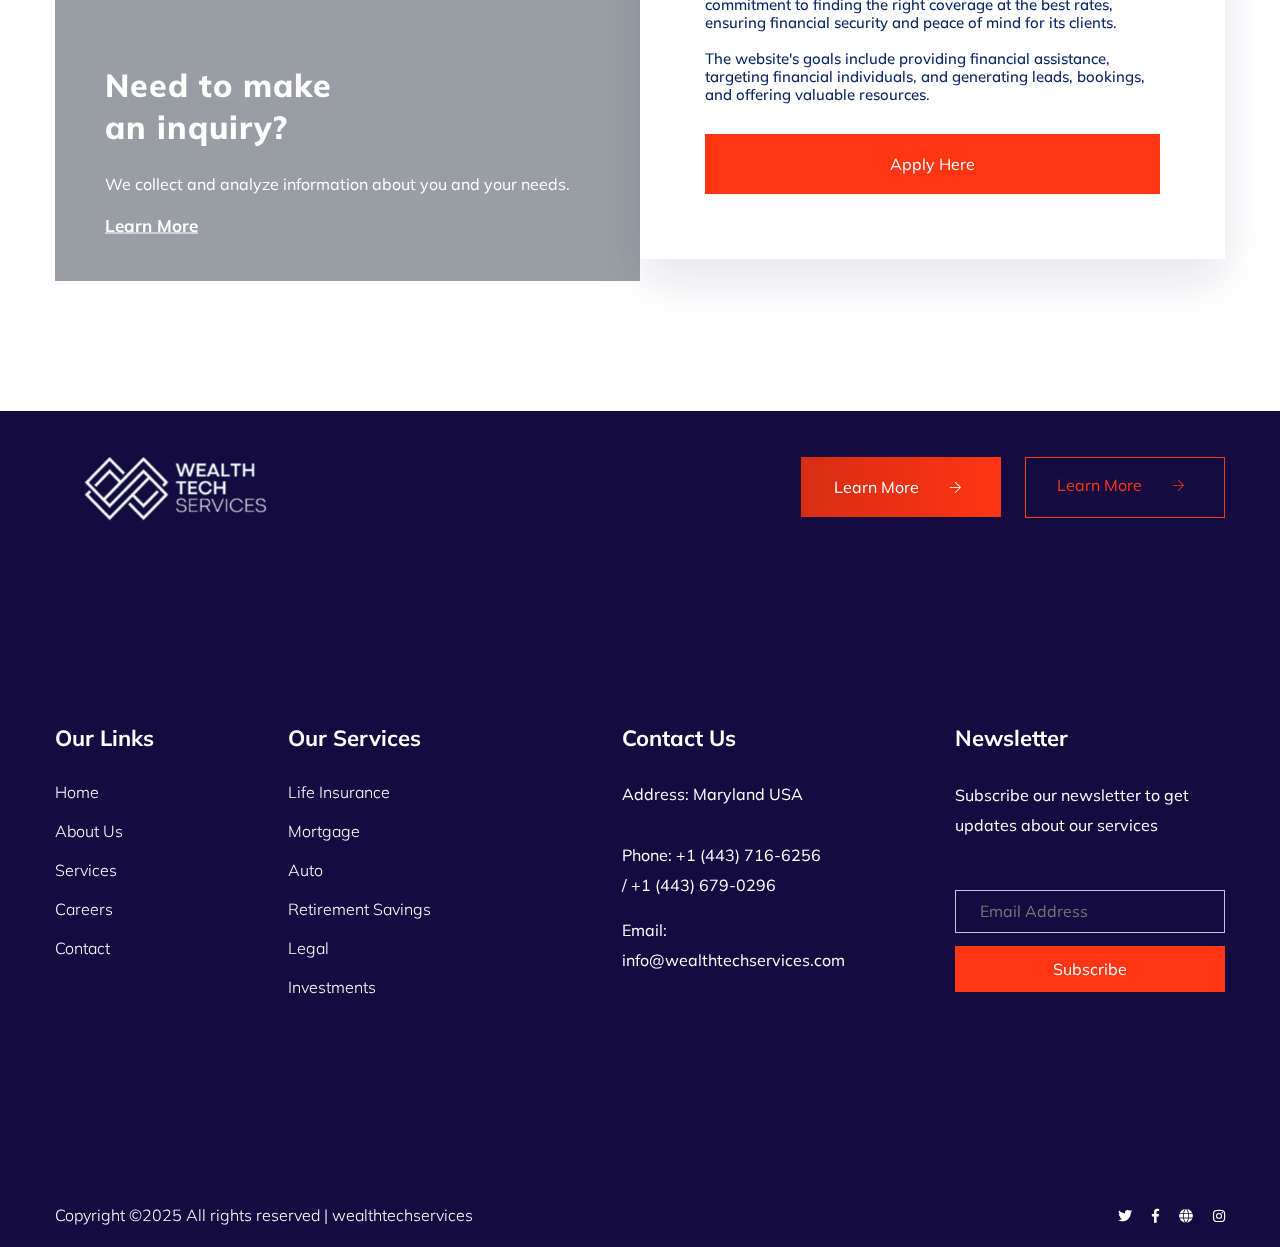
==== commit cb36a104: "newpush" ====
--- a/index.html
+++ b/index.html
@@ -135,7 +135,6 @@
                                 <div class="hero__caption">
                                     <h1 data-animation="fadeInLeft" data-delay="0.2s"><b class="text-white">Protecting Your Financial Future</b></span></h1>
                                     <p data-animation="fadeInLeft" data-delay="0.4s">Your Trusted Insurance Partner</p>
-                                    <a href="#" class="btn hero-btn" data-animation="fadeInLeft" data-delay="0.7s">Get a Quote <i class="ti-arrow-right"></i></a>
                                 </div>
                             </div>
                         </div>
@@ -149,7 +148,6 @@
                                 <div class="hero__caption">
                                     <h1 data-animation="fadeInLeft" data-delay="0.2s"><b class="text-white">Protecting Your Financial Future</b></span></h1>
                                     <p data-animation="fadeInLeft" data-delay="0.4s">Your Trusted Insurance Partner</p>
-                                    <a href="#" class="btn hero-btn" data-animation="fadeInLeft" data-delay="0.7s">Get a Quote <i class="ti-arrow-right"></i></a>
                                 </div>
                             </div>
                         </div>
@@ -157,25 +155,49 @@
                 </div>
             </div>
             <!-- Video icon -->
-            <div class="video-icon">
+            <!-- <div class="video-icon">
                 <a class="popup-video btn-icon" href="https://www.youtube.com/watch?v=up68UAfH0d0" data-animation="bounceIn" data-delay=".4s"><i class="fas fa-play"></i></a>
-            </div>
+            </div> -->
         </div>
         <!-- slider Area End-->
         <!--? About 1 Start-->
+        <section class="wantToWork-area gray-bg ">
+            <div class="container">
+                <div class="wants-wrapper w-padding2">
+                    <div class="row align-items-center justify-content-between">
+                        <div class="col-xl-8 col-lg-9 col-md-8">
+                            <div class="wantToWork-caption wantToWork-caption2">
+                                <h2>FINANCIAL NEEDS ANALYSIS (FNA)</h2>
+                                <p>We generate a comprehensive assessment designed to evaluate an individual's or family's financial situation, goals, and future needs. It helps in identifying financial gaps and creating a strategic plan to ensure long-term financial security.</p>
+                            </div>
+                        </div>
+                        <div class="col-xl-2 col-lg-3 col-md-4">
+                            <a href="#" class="btn w-btn wantToWork-btn">Learn More <i class="ti-arrow-right"></i></a>
+                        </div>
+                    </div>
+                </div>
+            </div>
+        </section>
         <section class="about-low-area section-padding40">
             <div class="container">
                 <div class="row justify-content-between">
                     <div class="col-xl-6 col-lg-6 col-md-10">
-                        <div class="about-caption mb-50">
+                        <div class="about-caption mb-1">
                             <!-- Section Tittle -->
-                            <div class="section-tittle mb-35">
-                                <span class="element">About Our CEO's</span>
-                                <h2>With A Combined Experience Of 10+ Years</h2>
-                            </div>
-                            <p>WealthTechServices is committed to delivering tailored financial solutions that guarantee financial security and peace of mind for individuals and families. Our dedicated team of experts strives to secure the best coverage at optimal rates, specializing in life insurance, auto insurance, home insurance, and investments/mortgage insurance.</p>
-                        </div>
-                        <div class="row">
+                            <div class="section-tittle mb-2">
+                                <h2 style="font-size: 50px;" class="text-white">About WealthTechServices</h2>
+                            </div>
+                            <p class="text-white">At WealthTechServices, we are dedicated to providing financial solutions that ensure financial security and peace of mind for individuals and families. Our expert team aims to find the right coverage at the best possible rates, offering services in life insurance, auto insurance, home insurance, and investments/mortgage insurance.</p>
+                            <div class="col-xl-2 col-lg-3 col-md-4">
+                                <a href="#" class="btn w-btn wantToWork-btn">Learn More <i class="ti-arrow-right"></i></a>
+                            </div>
+                            <!-- <div>
+                                <img src="assets/img/WhatsApp Image 2025-02-20 at 00.27.02.jpeg" alt="" style="width: 500px;  box-shadow: 0 23px 46px rgba(20, 12, 64, 0.1);">
+                            </div> -->
+                        </div>
+
+                        
+                        <!-- <div class="row">
                             <div class="col-xl-4 col-lg-4 col-md-4 col-sm-4">
                                 <div class="experience">
                                     <span>95%</span>
@@ -194,16 +216,12 @@
                                     <p>Claim Approval Rate</p>
                                 </div>
                             </div>
-                        </div>
+                        </div> -->
                     </div>
                     <div class="col-xl-5 col-lg-6 col-md-9 offset-md-1 offset-sm-1">
                         <div class="about-right-cap">
                             <div class="about-right-img">
-                                <img src="assets/img/WhatsApp Image 2025-02-20 at 00.27.02.jpeg" alt="">
-                            </div>
-                            <div class="img-cap">
-                                <span>10+</span>
-                                <p>Years of experience</p>
+                                <img src="assets/img/WhatsApp Image 2025-02-20 at 00.27.02.jpeg" alt="" style="width: 500px;  box-shadow: 0 23px 46px rgba(20, 12, 64, 0.1);">
                             </div>
                         </div>
                     </div>
@@ -513,7 +531,7 @@
                                 </div>
                             </form>  -->
                             <div class="submit-info">
-                                <a href="https://wts11-a70c0397340a.herokuapp.com"><button class="submit-btn2" >Apply Here</button></a>
+                                <a href="https://wts11-a70c0397340a.herokuapp.com/"><button class="submit-btn2" >Apply Here</button></a>
                             </div>
                         </div>
                     </div>
@@ -633,7 +651,7 @@
                                 </div>
                             </div>
                             <div class="footer-number">
-                                <p class="text-white">Phone: +1 (443) 716-6256 </p>
+                                <p class="text-white">Phone: +1 (443) 716-6256 <br>/ +1 (443) 679-0296 </p>
                                 <p class="text-white">Email: info@wealthtechservices.com</p>
                             </div>
                         </div>
--- a/assets/css/style.css
+++ b/assets/css/style.css
@@ -3940,7 +3940,7 @@
 
 /* line 1, C:/Users/HP/Desktop/jun-2020/280.Industrial_HTML/assets/scss/_about.scss */
 .about-low-area {
-  background: #FFF7F5;
+  background: #140C40;
   position: relative;
 }
 
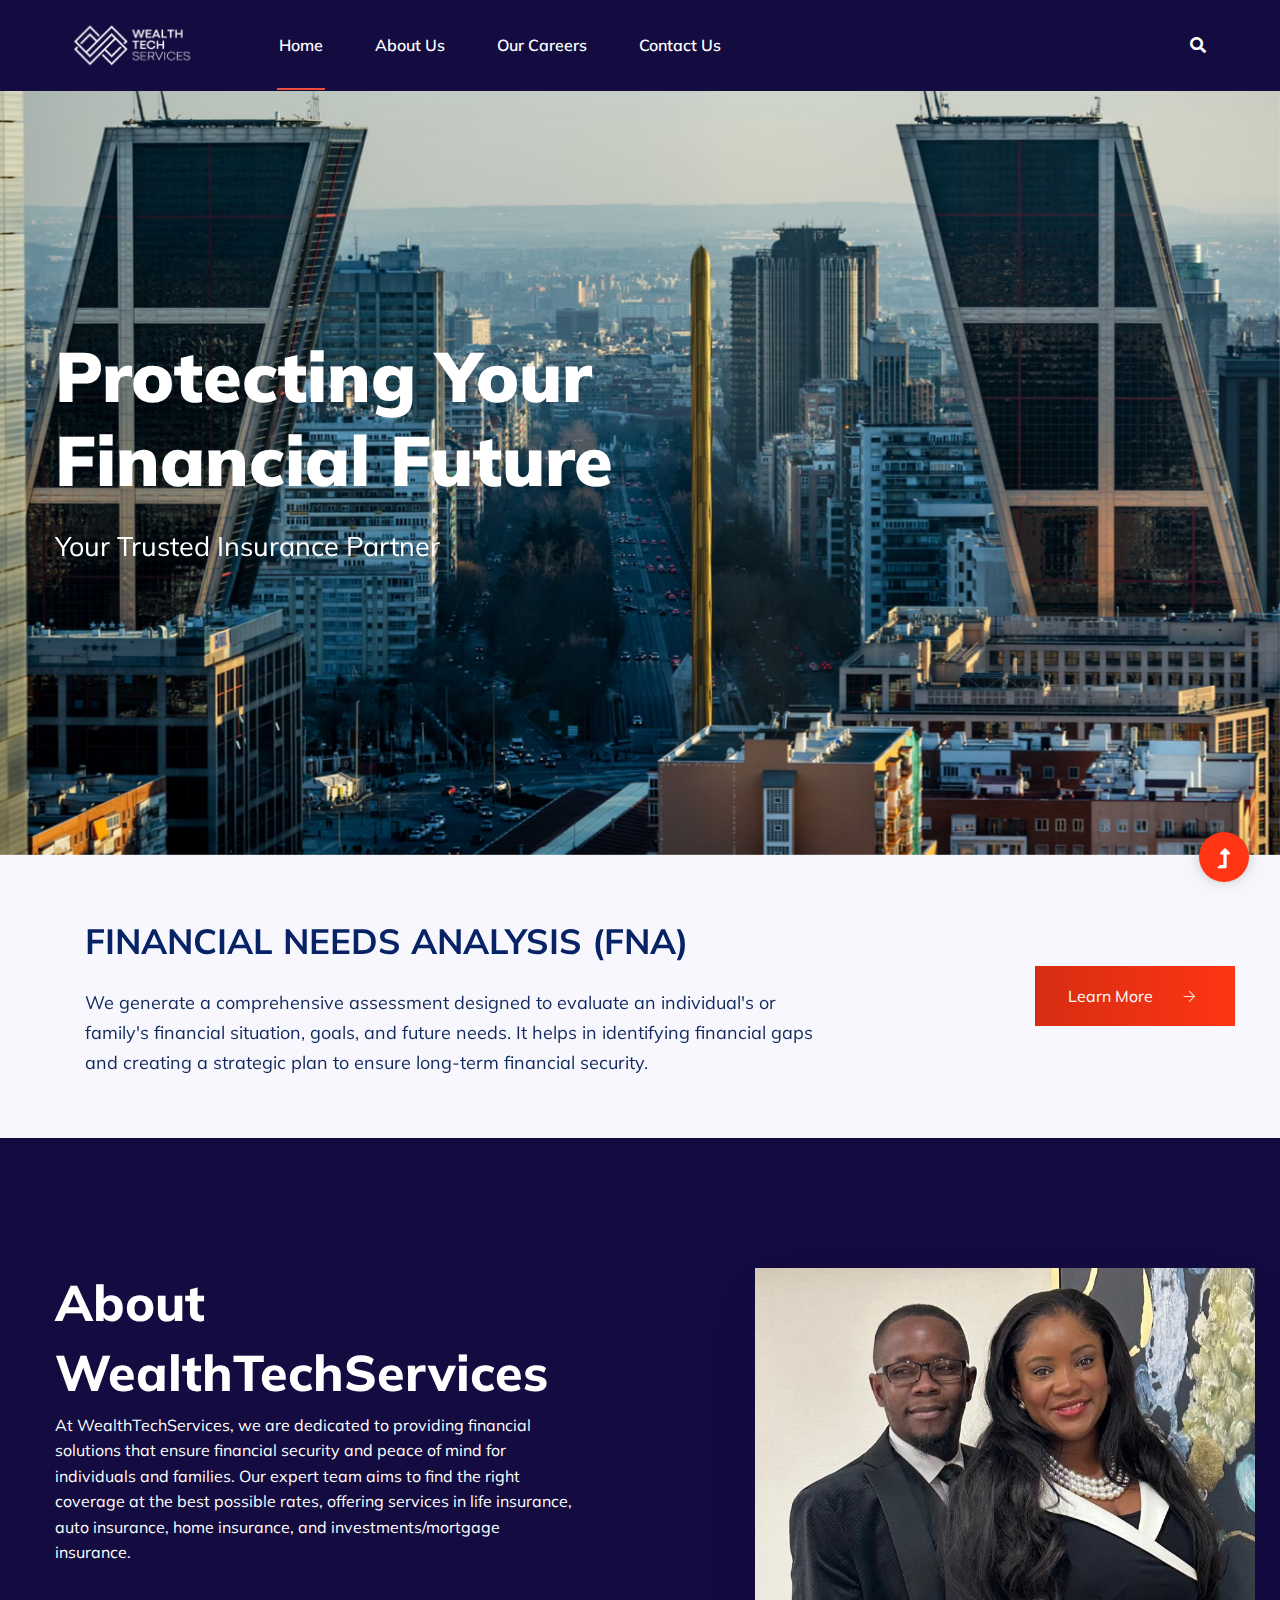
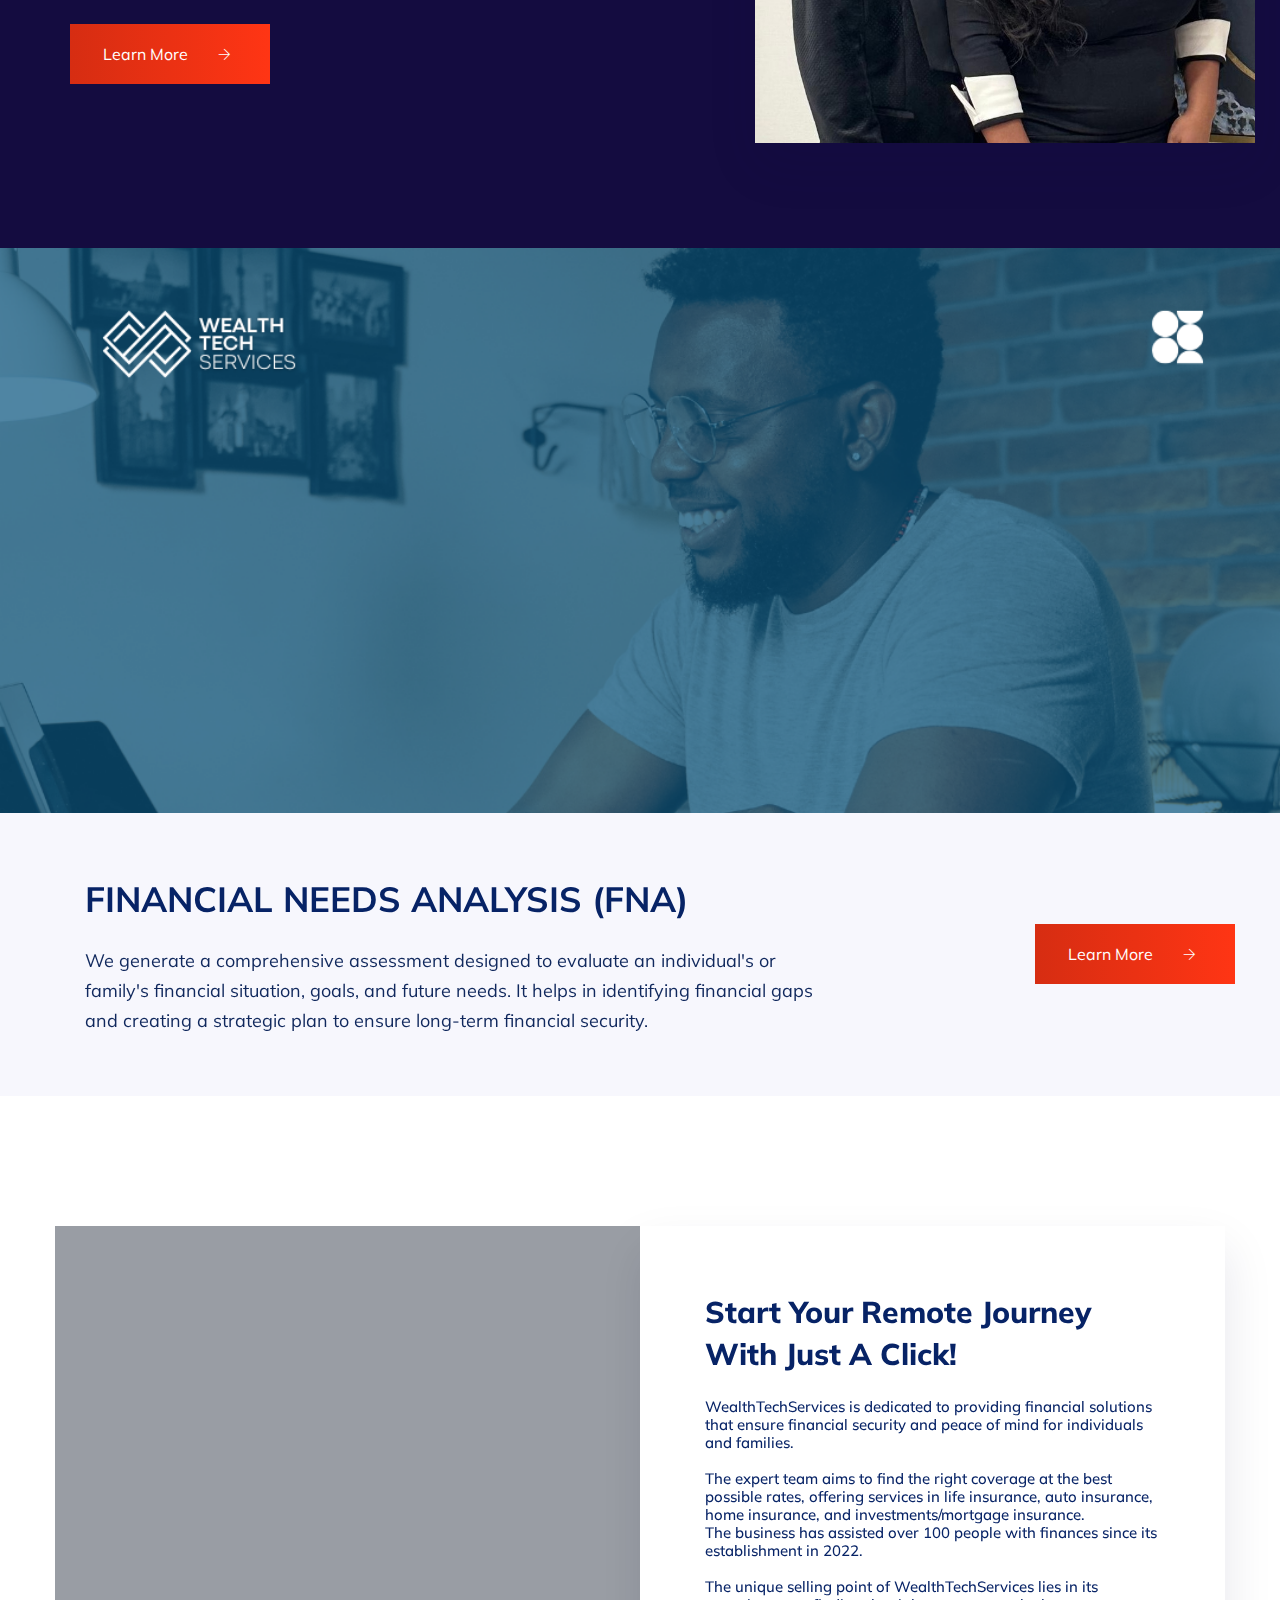
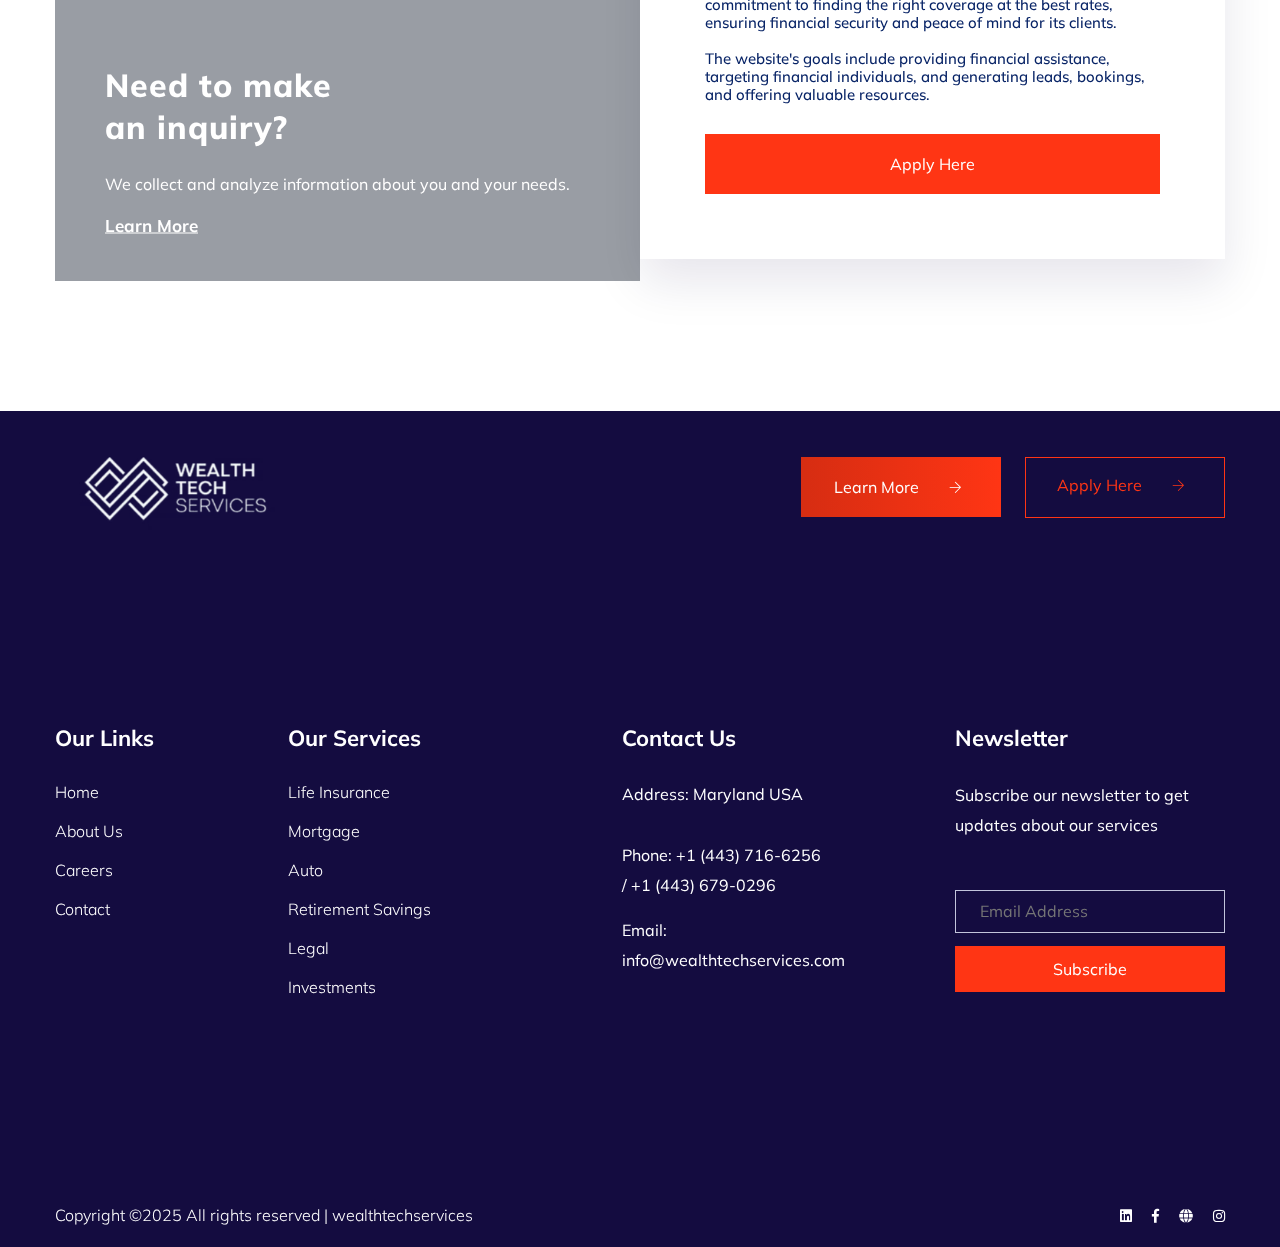
==== commit b1116026: "newpush" ====
--- a/index.html
+++ b/index.html
@@ -172,7 +172,7 @@
                             </div>
                         </div>
                         <div class="col-xl-2 col-lg-3 col-md-4">
-                            <a href="#" class="btn w-btn wantToWork-btn">Learn More <i class="ti-arrow-right"></i></a>
+                            <a href="project.html" class="btn w-btn wantToWork-btn">Learn More <i class="ti-arrow-right"></i></a>
                         </div>
                     </div>
                 </div>
@@ -189,7 +189,7 @@
                             </div>
                             <p class="text-white">At WealthTechServices, we are dedicated to providing financial solutions that ensure financial security and peace of mind for individuals and families. Our expert team aims to find the right coverage at the best possible rates, offering services in life insurance, auto insurance, home insurance, and investments/mortgage insurance.</p>
                             <div class="col-xl-2 col-lg-3 col-md-4">
-                                <a href="#" class="btn w-btn wantToWork-btn">Learn More <i class="ti-arrow-right"></i></a>
+                                <a href="about.html" class="btn w-btn wantToWork-btn">Learn More <i class="ti-arrow-right"></i></a>
                             </div>
                             <!-- <div>
                                 <img src="assets/img/WhatsApp Image 2025-02-20 at 00.27.02.jpeg" alt="" style="width: 500px;  box-shadow: 0 23px 46px rgba(20, 12, 64, 0.1);">
@@ -276,6 +276,7 @@
                 </div>
             </div>
         </div>
+        
         <section class="wantToWork-area gray-bg ">
             <div class="container">
                 <div class="wants-wrapper w-padding2">
@@ -468,7 +469,7 @@
                                 <div class="thumb-content">
                                     <h3><a href="#">Need to make<br> an inquiry?</a></h3>
                                     <p>We collect and analyze information about you and your needs.</p>
-                                    <a href="services.html">Learn More</a>
+                                    <a href="project.html">Learn More</a>
                                 </div>
                             </div>
                         </div>
@@ -540,46 +541,7 @@
         </div>
         <!-- Contact form End -->
         <!--? Blog Area Start -->
-        <!-- <section class="home-blog-area pb-bottom">
-            <div class="container">
-                <div class="row">
-                    <div class="col-lg-4 col-md-6">
-                        <div class="section-tittle mb-100">
-                            <span class="element">From News</span>
-                            <h2>News & Media center</h2>
-                            <p>We collect and analyze information about your general usage of the website products services and courses.</p>
-                            <a href="blog_details.html" class="all-btn">View All</a>
-                        </div>
-                    </div>
-                    <div class="col-lg-4 col-md-6">
-                        <div class="home-blog-single mb-30">
-                            <div class="blog-img-cap">
-                                <div class="blog-img">
-                                    <img src="assets/img/gallery/home-blog1.png" alt="">
-                                </div>
-                                <div class="blog-cap">
-                                    <p>22 Apr 2020</p>
-                                    <h3><a href="blog_details.html">We might track your usage patterns to see</a></h3>
-                                </div>
-                            </div>
-                        </div>
-                    </div>
-                    <div class="col-lg-4 col-md-6">
-                        <div class="home-blog-single mb-30">
-                            <div class="blog-img-cap">
-                                <div class="blog-img">
-                                    <img src="assets/img/gallery/home-blog2.png" alt="">
-                                </div>
-                                <div class="blog-cap">
-                                    <p>22 Apr 2020</p>
-                                    <h3><a href="blog_details.html">The massive stadium screens at the MCG</a></h3>
-                                </div>
-                            </div>
-                        </div>
-                    </div>
-                </div>
-            </div>
-        </section> -->
+       
         <!-- Blog Area End -->
 
         <!-- Map Area End -->
@@ -598,8 +560,8 @@
                         </div>
                         <div class="col-xl-8 col-lg-8 col-md-8">
                             <div class="double-btn f-right ">
-                                <a href="#" class="btn w-btn wantToWork-btn mr-20">Learn More <i class="ti-arrow-right"></i></a>
-                                <a href="#" class="btn2 w-btn wantToWork-btn">Learn More <i class="ti-arrow-right"></i></a>
+                                <a href="about.html" class="btn w-btn wantToWork-btn mr-20">Learn More <i class="ti-arrow-right"></i></a>
+                                <a href="project.html" class="btn2 w-btn wantToWork-btn">Apply Here <i class="ti-arrow-right"></i></a>
                             </div>
                         </div>
                     </div>
@@ -608,6 +570,7 @@
         </section>
         <!-- Want To work End 2-->
     </main>
+
     <footer>
         <!-- Footer Start-->
         <div class="footer-area footer-padding" style="background-color: #140C40;">
@@ -618,11 +581,10 @@
                             <div class="footer-tittle ">
                                 <h4 class="text-white">Our Links</h4>
                                 <ul>
-                                    <li><a href="#" class="text-white">Home</a></li>
-                                    <li><a href="#" class="text-white"> About Us</a></li>
-                                    <li><a href="#" class="text-white">Services</a></li>
-                                    <li><a href="#" class="text-white">Careers</a></li>
-                                    <li><a href="#" class="text-white">Contact</a></li>
+                                    <li><a href="index.html" class="text-white">Home</a></li>
+                                    <li><a href="about.html" class="text-white"> About Us</a></li>
+                                    <li><a href="project.html" class="text-white">Careers</a></li>
+                                    <li><a href="contact.html" class="text-white">Contact</a></li>
                                 </ul>
                             </div>
                         </div>
@@ -632,12 +594,12 @@
                             <div class="footer-tittle">
                                 <h4 class="text-white">Our Services</h4>
                                 <ul>
-                                    <li><a href="#" class="text-white">Life Insurance</a></li>
-                                    <li><a href="#" class="text-white">Mortgage</a></li>
-                                    <li><a href="#" class="text-white">Auto</a></li>
-                                    <li><a href="#" class="text-white">Retirement Savings</a></li>
-                                    <li><a href="#" class="text-white">Legal</a></li>
-                                    <li><a href="#" class="text-white">Investments</a></li>
+                                    <li><a href="about.html" class="text-white">Life Insurance</a></li>
+                                    <li><a href="about.html" class="text-white">Mortgage</a></li>
+                                    <li><a href="about.html" class="text-white">Auto</a></li>
+                                    <li><a href="about.html" class="text-white">Retirement Savings</a></li>
+                                    <li><a href="about.html" class="text-white">Legal</a></li>
+                                    <li><a href="about.html" class="text-white">Investments</a></li>
                                 </ul>
                             </div>
                         </div>
@@ -697,10 +659,10 @@
                         <div class="col-xl-3 col-lg-4">
                             <!-- Footer Social -->
                             <div class="footer-social f-right">
-                                <a href="#" class="text-white"><i class="fab fa-twitter"></i></a>
-                                <a href="https://bit.ly/sai4ull" class="text-white"><i class="fab fa-facebook-f"></i></a>
-                                <a href="#" class="text-white"><i class="fas fa-globe"></i></a>
-                                <a href="#" class="text-white"><i class="fab fa-instagram"></i></a>
+                                <a href="https://wealthtecservice.com" class="text-white"><i class="fab fa-linkedin"></i></a>
+                                <a href="https://wealthtecservice.com" class="text-white"><i class="fab fa-facebook-f"></i></a>
+                                <a href="https://wealthtecservice.com" class="text-white"><i class="fas fa-globe"></i></a>
+                                <a href="https://wealthtecservice.com" class="text-white"><i class="fab fa-instagram"></i></a>
                             </div>
                         </div>
                     </div>
